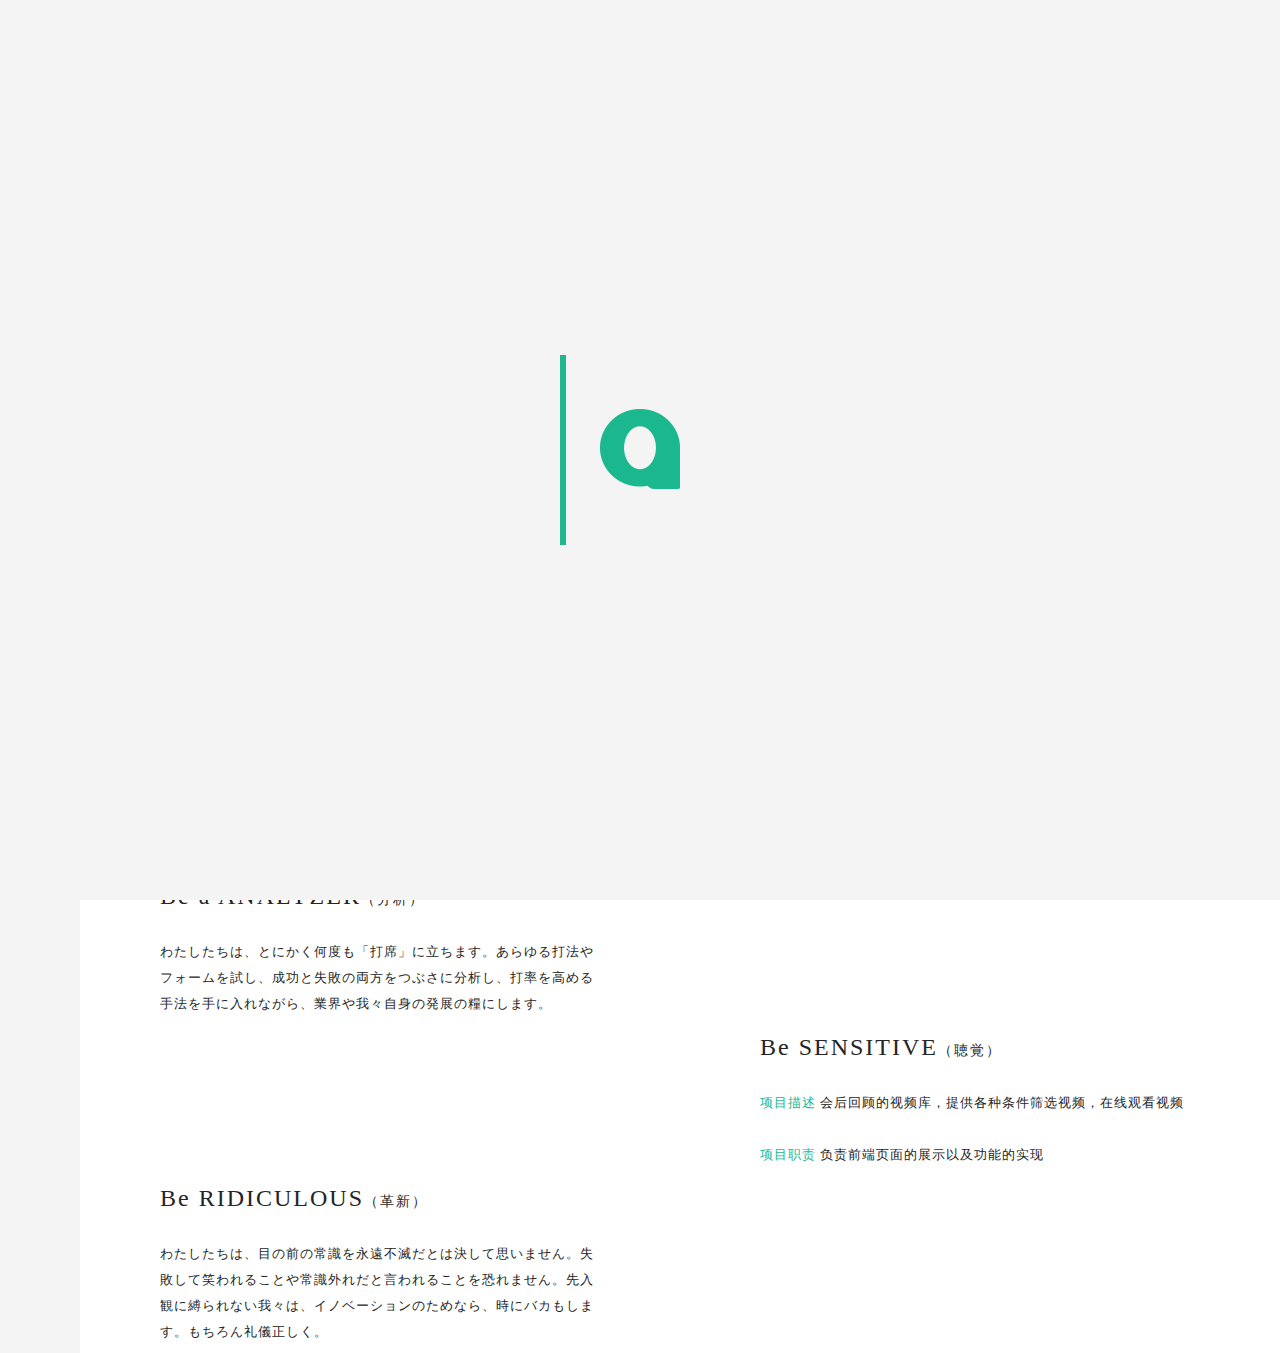
==== experience.html @ 64245abb "init" ====
<!DOCTYPE html>
<html>

	<head>
		<meta charset="UTF-8">
		<title>仇学宁的个人网站</title>
		<link rel="icon" href="img/favicon.ico" />
		<script src="js/jquery-2.1.1.min.js" type="text/javascript"></script>
		<link href="css/common.min.css" rel="stylesheet" />
		<link href="css/reset.min.css" rel="stylesheet" />
		<link href="css/experience.min.css" rel="stylesheet" />

	</head>

	<body>
		<!--loader-->
		<div class="m-loader" id="m-loader">
			<div class="loader_img-outer">
				<p class="loader_img loader_img--first">
					<img src="img/logo_g.png" width="80" height="80" alt="">
				</p>
				<p class="loader_img loader_img--last" style="">
					<img src="img/logo_w.png" width="80" height="80" alt="">
				</p>
			</div>
		</div>
		<!--/loader-->
		<!--g-content-->
		<div class="g-wrap">
			<!--site-content-->
			<div class="site-content">
				<!--sec-->
				<section id="04" class="sec">
					<div class="sec_inner">

						<!--sec_head-->
						<div class="js-lazy sec_head" style="transition-timing-function: cubic-bezier(0.41, 0, 0.18, 1); -webkit-transition-timing-function: cubic-bezier(0.41, 0, 0.18, 1); transition-property: opacity, transform; -webkit-transition-property: opacity, transform; opacity: 1; transform: translateY(0px) scale(1);">
							<p class="sec_ttl">2015~2016年</p>
							<h2 class="sec_subttl">从实习到工作的项目经验</h2>
						</div>
						<!--/sec_head-->

						<!--sec_body-->
						<div class="sec_body">
							<!--<p class="js-lazy philosophy_ttl philosophy_ttl--credo" style="transition-timing-function: cubic-bezier(0.41, 0, 0.18, 1); -webkit-transition-timing-function: cubic-bezier(0.41, 0, 0.18, 1); transition-property: opacity, transform; -webkit-transition-property: opacity, transform; opacity: 1; transform: translateY(0px) scale(1);">
							わたしたちは、こう生きる。
						</p>-->

							<div class="featrue">

								<div id="kv01" class="credo_row">
									<div class="js-lazy credo_img" data-delay="0.00" style="transition-timing-function: cubic-bezier(0.41, 0, 0.18, 1); -webkit-transition-timing-function: cubic-bezier(0.41, 0, 0.18, 1); transition-property: opacity, transform; -webkit-transition-property: opacity, transform; opacity: 1; transform: translateY(0px) scale(1);"><img src="http://unimedia.co.jp/wp_corporate/wp-content/themes/unimedia/assets/images/philosophy/credo01.jpg" alt=""></div>
									<div class="js-lazy credo_caption" data-delay="0.1" style="transition-timing-function: cubic-bezier(0.41, 0, 0.18, 1); -webkit-transition-timing-function: cubic-bezier(0.41, 0, 0.18, 1); transition-property: opacity, transform; -webkit-transition-property: opacity, transform; opacity: 1; transform: translateY(0px) scale(1); transition-delay: 0.1s; -webkit-transition-delay: 0.1s;">

										<h3 class="credo_ttl">视频网站<span>（2016.05）</span></h3>
										<p class="credo_txt">
											<span>项目描述</span>&nbsp;会后回顾的视频库，提供各种条件筛选视频，在线观看视频<br><br>
											<span>项目职责</span>&nbsp;负责前端页面的展示以及功能的实现
										</p>
									</div>
								</div>
								<div id="kv02" class="credo_row">
									<div class="js-lazy credo_caption" data-delay="0.00" style="transition-timing-function: cubic-bezier(0.41, 0, 0.18, 1); -webkit-transition-timing-function: cubic-bezier(0.41, 0, 0.18, 1); transition-property: opacity, transform; -webkit-transition-property: opacity, transform; opacity: 1; transform: translateY(0px) scale(1);">
										<h3 class="credo_ttl">CIT App<span>（2015.12~2016.03）</span></h3>
										<p class="credo_txt">
											<span>项目描述</span>&nbsp;CIT App<br><br>
											<span>项目职责</span>&nbsp; a).项目核心开发人员，采用Android WebView + HTML5 + JavaScript混合开发模式开发学会易APP； b).Android与JavaScript之间互相调用，实现页面UI使用HTML5+CSS3，接口调用、部分功能实现采用Android原生； c).JavaScript + Ajax，实现客户录入信息的校验、友善地用户操作提示； d).以Ajax + JSON调用服务端数据，完成和服务器端的数据交互，根据后台数据和业务逻辑将数据展示到手机端；
										</p>
									</div>
									<div class="js-lazy credo_img" data-delay="0.1" style="transition-timing-function: cubic-bezier(0.41, 0, 0.18, 1); -webkit-transition-timing-function: cubic-bezier(0.41, 0, 0.18, 1); transition-property: opacity, transform; -webkit-transition-property: opacity, transform; opacity: 1; transform: translateY(0px) scale(1); transition-delay: 0.1s; -webkit-transition-delay: 0.1s;"><img src="http://unimedia.co.jp/wp_corporate/wp-content/themes/unimedia/assets/images/philosophy/credo02.jpg" alt=""></div>
								</div>
								<div id="kv03" class="credo_row">
									<div class="js-lazy credo_img" data-delay="0.00" style="transition-timing-function: cubic-bezier(0.41, 0, 0.18, 1); -webkit-transition-timing-function: cubic-bezier(0.41, 0, 0.18, 1); transition-property: opacity, transform; -webkit-transition-property: opacity, transform; opacity: 1; transform: translateY(0px) scale(1);"><img src="http://unimedia.co.jp/wp_corporate/wp-content/themes/unimedia/assets/images/philosophy/credo03.jpg" alt=""></div>
									<div class="js-lazy credo_caption" data-delay="0.1" style="transition-timing-function: cubic-bezier(0.41, 0, 0.18, 1); -webkit-transition-timing-function: cubic-bezier(0.41, 0, 0.18, 1); transition-property: opacity, transform; -webkit-transition-property: opacity, transform; opacity: 1; transform: translateY(0px) scale(1); transition-delay: 0.1s; -webkit-transition-delay: 0.1s;">
										<h3 class="credo_ttl">参会易微网站<span>（2016.04）</span></h3>
										<p class="credo_txt">
											<span>项目描述</span>&nbsp;会后回顾的视频库，提供各种条件筛选视频，在线观看视频<br><br>
											<span>项目职责</span>&nbsp;负责前端页面的展示以及功能的实现
										</p>
									</div>
								</div>
								<div id="kv04" class="credo_row">
									<div class="js-lazy credo_caption" data-delay="0.00" style="transition-timing-function: cubic-bezier(0.41, 0, 0.18, 1); -webkit-transition-timing-function: cubic-bezier(0.41, 0, 0.18, 1); transition-property: opacity, transform; -webkit-transition-property: opacity, transform; opacity: 1; transform: translateY(0px) scale(1);">
										<h3 class="credo_ttl">Be a ANALYZER<span>（分析）</span></h3>
										<p class="credo_txt">わたしたちは、とにかく何度も「打席」に立ちます。あらゆる打法やフォームを試し、成功と失敗の両方をつぶさに分析し、打率を高める手法を手に入れながら、業界や我々自身の発展の糧にします。</p>
									</div>
									<div class="js-lazy credo_img" data-delay="0.1" style="transition-timing-function: cubic-bezier(0.41, 0, 0.18, 1); -webkit-transition-timing-function: cubic-bezier(0.41, 0, 0.18, 1); transition-property: opacity, transform; -webkit-transition-property: opacity, transform; opacity: 1; transform: translateY(0px) scale(1); transition-delay: 0.1s; -webkit-transition-delay: 0.1s;"><img src="http://unimedia.co.jp/wp_corporate/wp-content/themes/unimedia/assets/images/philosophy/credo04.jpg" alt=""></div>
								</div>
								<div id="kv05" class="credo_row">
									<div class="js-lazy credo_img" data-delay="0.00" style="transition-timing-function: cubic-bezier(0.41, 0, 0.18, 1); -webkit-transition-timing-function: cubic-bezier(0.41, 0, 0.18, 1); transition-property: opacity, transform; -webkit-transition-property: opacity, transform; opacity: 1; transform: translateY(0px) scale(1);"><img src="http://unimedia.co.jp/wp_corporate/wp-content/themes/unimedia/assets/images/philosophy/credo05.jpg" alt=""></div>
									<div class="js-lazy credo_caption" data-delay="0.1" style="transition-timing-function: cubic-bezier(0.41, 0, 0.18, 1); -webkit-transition-timing-function: cubic-bezier(0.41, 0, 0.18, 1); transition-property: opacity, transform; -webkit-transition-property: opacity, transform; opacity: 1; transform: translateY(0px) scale(1); transition-delay: 0.1s; -webkit-transition-delay: 0.1s;">
										<h3 class="credo_ttl">Be SENSITIVE<span>（聴覚）</span></h3>
										<p class="credo_txt">
											<span>项目描述</span>&nbsp;会后回顾的视频库，提供各种条件筛选视频，在线观看视频<br><br>
											<span>项目职责</span>&nbsp;负责前端页面的展示以及功能的实现
										</p>
									</div>
								</div>
								<div id="kv06" class="credo_row">
									<div class="js-lazy credo_caption" data-delay="0.00" style="transition-timing-function: cubic-bezier(0.41, 0, 0.18, 1); -webkit-transition-timing-function: cubic-bezier(0.41, 0, 0.18, 1); transition-property: opacity, transform; -webkit-transition-property: opacity, transform; opacity: 1; transform: translateY(0px) scale(1);">
										<h3 class="credo_ttl">Be RIDICULOUS<span>（革新）</span></h3>
										<p class="credo_txt">
											わたしたちは、目の前の常識を永遠不滅だとは決して思いません。失敗して笑われることや常識外れだと言われることを恐れません。先入観に縛られない我々は、イノベーションのためなら、時にバカもします。もちろん礼儀正しく。
										</p>
									</div>
									<div class="js-lazy credo_img" data-delay="0.1" style="transition-timing-function: cubic-bezier(0.41, 0, 0.18, 1); -webkit-transition-timing-function: cubic-bezier(0.41, 0, 0.18, 1); transition-property: opacity, transform; -webkit-transition-property: opacity, transform; opacity: 1; transform: translateY(0px) scale(1); transition-delay: 0.1s; -webkit-transition-delay: 0.1s;"><img src="http://unimedia.co.jp/wp_corporate/wp-content/themes/unimedia/assets/images/philosophy/credo06.jpg" alt=""></div>
								</div>

							</div>

						</div>

						<!--/sec_body-->
					</div>
				</section>
				<!--/sec-->
			</div>
			<!--/site-content-->
			<!--site-header-->
			<header class="site-header" style="">

				<a href="index.html" class="h_logo">
					<span class="h_logo_img"></span>
				</a>

				<div class="h_nav-outer">
					<nav class="h_nav ">
						<a href="#" class="h_link " style="transition-delay: 0ms; -webkit-transition-delay: 0ms;">个人简介</a>
						<a href="experience.html" class="h_link " style="transition-delay: 22ms; -webkit-transition-delay: 22ms;">工作经历</a>
						<a href="javascript:void(0)" class="js-h-link h_link" data-target=".nav--01" style="transition-delay: 44ms; -webkit-transition-delay: 44ms;">专业技能</a>
						<!--<a href="http://unimedia.co.jp/news/" class="h_link " style="transition-delay: 66ms; -webkit-transition-delay: 66ms;">ニュース</a>
				<a href="http://unimedia.co.jp/csr/" class="h_link " style="transition-delay: 88ms; -webkit-transition-delay: 88ms;">CSR活動</a>
				<a href="javascript:void(0)" class="js-h-link h_link " data-target=".nav--recruit" style="transition-delay: 110ms; -webkit-transition-delay: 110ms;">採用情報</a>
				<a href="https://ssl.unimedia.co.jp/contact/inquiry/" class="js-nopjax h_link " style="transition-delay: 132ms; -webkit-transition-delay: 132ms;">お問合せ</a>-->
					</nav>
				</div>

			</header>
			<!--/site-header-->
		</div>
		<!--/g-content-->
		<!--side_contact-->
		<aside class="g-contact show" style="">
			<a href="#contact" class="js-side-contact side_btn side_btn-contact" data-open=".search">
				<div class="i_contact">
					<p>联系我</p>
					<p>contact</p>
				</div>
			</a>
			<div class="contact_info-outer">

			</div>
		</aside>
		<!--/side_contact-->
		<!--side_overlay-->
		<div class="js-side-overlay side_overlay"></div>
		<!--/side_overlay-->
		<script>
			/**
			 * Created by QiuXuening on 2016/5/16.
			 */

			$(function() {
				//loading
				loading('5%');
				loading('20%');
				loading('40%');
				loading('70%');
				loading('100%');
				setTimeout(function() {
					$(".m-kv-caption").addClass("show");
					$(".js-kv-slide").addClass("show");
					$(".site-header").css({
						'opacity': 1,
						'transform': 'matrix(1, 0, 0, 1, 0, 0)'
					})
					$(".g-contact").css({
						'opacity': 1,
						'transform': 'matrix(1, 0, 0, 1, 0, 0)'
					})
				}, 6800);
				var h_height = $(window).height();
				var h_width = $(window).width();
				var top_halfheight = h_height / 2 + "px";
				$(".m-kv,.js-kv-slide").height(h_height);
				$(".m-kv,.js-kv-slide").width(h_width);
				$(".m-kv-caption").css("top", top_halfheight);
				//展开联系我
				$(".js-side-contact").click(function() {
					$(".g-wrap").toggleClass("overlay");
					$(".g-wrap").css("transform-origin","50% 13% 0px");
					$(".g-contact").toggleClass("open");
					$(".js-side-overlay").toggleClass("open");
					$(".g-contact").css({
						'z-index': 2200,
					});
				})
				//关闭遮罩层
				$(".js-side-overlay").click(function() {
					$(".g-wrap").removeClass("overlay");
					$(".g-contact").removeClass("open");
					$(".js-side-overlay").removeClass("open");
					setTimeout(function() {
						$(".g-contact").css({
							'z-index': 2100,
						});
					}, 1000);
				})
				//resize
				$(window).resize(function () {
					init();
				})
			})
			function loading(percent) {
				$('.loader_img--last').animate({
					width: percent
				}, 1000, function() {
					if (percent == '100%') {
						setTimeout(function() {
							$('.loader_img--last').animate({
								opacity: "0"
							}, 100);
							$("#m-loader").addClass("hide");
							$('.loader_img--last').css("width", "0");
						}, 1000);
					}
				})
			}
			function init() {
				var h_height = $(window).height();
				var h_width = $(window).width();
				var top_halfheight = h_height / 2 + "px";
				$(".m-kv,.js-kv-slide").height(h_height);
				$(".m-kv,.js-kv-slide").width(h_width);
				$(".m-kv-caption").css("top", top_halfheight);
			}
		</script>
	</body>

</html>
---- css/common.min.css ----
.loader,.m-loader,.side_overlay{min-width:100%;min-height:100%}.loader,.loader_img--last,.nav_btn_border,.search,.side_overlay,.side_page-nav{-webkit-backface-visibility:hidden}.active .h_logo_ttl02,.active .h_nav-outer,.hide,.loader.hide,.side_overlay,.sns-expand{visibility:hidden}.side_btn-contact,a{text-decoration:none}.m-loader{z-index:9999;width:100%;height:100%;position:fixed;top:0;left:0;background-color:#f4f4f4}.m-loader .loader_img-outer .loader_img{overflow:hidden}.m-loader .loader_img-outer .loader_img img{position:relative;top:54px;left:40px;-webkit-transition:opacity .15s cubic-bezier(.5,0,1,.6);transition:opacity .15s cubic-bezier(.5,0,1,.6)}.m-loader .loader_img-outer .loader_img--first{position:absolute;left:0;width:160px;height:190px}.m-loader .loader_img-outer .loader_img--last{position:absolute;left:0;width:0;height:190px;background-color:#21b78e}.loader_img-outer{background:#f4f4f4;position:absolute;top:0;left:0;bottom:0;right:0;width:160px;height:190px;margin:auto;text-align:left;opacity:1}.hide .loader_img-outer{height:1px;width:80%;opacity:0;-webkit-transition:height .33s cubic-bezier(.5,0,1,.6),width .26s cubic-bezier(.755,0,.8,1) .4s,opacity .3s ease .56s;transition:height .33s cubic-bezier(.5,0,1,.6),width .26s cubic-bezier(.755,0,.8,1) .4s,opacity .3s ease .56s}.hide .loader_img-outer .loader_img img{opacity:0}.hide .loader_img-outer .loader_img--last{width:0}.m-loader.hide{opacity:0;-webkit-transition:.3s cubic-bezier(.9,.1,0,1) .66s;transition:.3s cubic-bezier(.9,.1,0,1) .66s}.site-header{z-index:2100;position:fixed;width:100%;top:0;left:0;height:0}.h_logo{z-index:30;position:absolute;top:0;left:0;display:block;width:160px;height:190px;line-height:1;text-align:left;-webkit-transition:height .22s cubic-bezier(.77,0,.175,1) 0s,width .14s cubic-bezier(.77,0,.175,1) .18s;transition:height .22s cubic-bezier(.77,0,.175,1) 0s,width .14s cubic-bezier(.77,0,.175,1) .18s}.h_logo,.hide .loader_img-outer,.loader_img--last{background-color:#21b78e;color:#fff}.h_logo_img{left:50%;top:54px;margin-left:-25px;width:50px;height:58px;background:url(../img/logo_w.png) 50% no-repeat;background-size:contain;-webkit-transition:.16s cubic-bezier(.785,.135,.15,.86) .12s;transition:.16s cubic-bezier(.785,.135,.15,.86) .12s}.h_logo_ttl{font-size:14px;left:50%;margin-left:-44px;bottom:54px;width:90px;height:10px;-webkit-transition:.4s ease .5s;transition:.4s ease .5s}.h_nav{background-color:transparent;display:block;padding-right:60px;width:100%;text-align:right;height:80px;line-height:80px;-webkit-transform-origin:100%;-ms-transform-origin:100%;transform-origin:100%}.h_link,.side_btn{display:inline-block}.h_link{position:relative;margin:0 13px;color:#252525;font-size:13px;-webkit-transition:-webkit-transform .4s cubic-bezier(.77,0,.175,1),opacity .4s cubic-bezier(.77,0,.175,1);-webkit-transition:opacity .4s cubic-bezier(.77,0,.175,1),-webkit-transform .4s cubic-bezier(.77,0,.175,1);transition:opacity .4s cubic-bezier(.77,0,.175,1),-webkit-transform .4s cubic-bezier(.77,0,.175,1);transition:transform .4s cubic-bezier(.77,0,.175,1),opacity .4s cubic-bezier(.77,0,.175,1);transition:transform .4s cubic-bezier(.77,0,.175,1),opacity .4s cubic-bezier(.77,0,.175,1),-webkit-transform .4s cubic-bezier(.77,0,.175,1)}.h_link:before{-webkit-transform-origin:0;-ms-transform-origin:0;transform-origin:0;backface-visibility:hidden;-webkit-transform:scaleX(0);-ms-transform:scaleX(0);transform:scaleX(0);filter:alpha(opacity=000);-webkit-transition:-webkit-transform .9s cubic-bezier(.075,.82,.165,1);transition:-webkit-transform .9s cubic-bezier(.075,.82,.165,1);transition:transform .9s cubic-bezier(.075,.82,.165,1);transition:transform .9s cubic-bezier(.075,.82,.165,1),-webkit-transform .9s cubic-bezier(.075,.82,.165,1)}.h_link:after{-webkit-transform-origin:100%;-ms-transform-origin:100%;transform-origin:100%;backface-visibility:hidden;-webkit-transform:scaleX(0);-ms-transform:scaleX(0);transform:scaleX(0);-webkit-transition:-webkit-transform .5s cubic-bezier(.075,.82,.165,1);transition:-webkit-transform .5s cubic-bezier(.075,.82,.165,1);transition:transform .5s cubic-bezier(.075,.82,.165,1);transition:transform .5s cubic-bezier(.075,.82,.165,1),-webkit-transform .5s cubic-bezier(.075,.82,.165,1)}.g-contact,.h_link:after,.h_link:before{-webkit-backface-visibility:hidden;left:0}.h_link:after,.h_link:before{content:'';width:100%;height:1px;bottom:50%;margin-bottom:-1.4em;background-color:#252525;position:absolute}.g-contact,.side_btn{width:80px;height:80px}.h_link.active:after,.h_link:hover:after{-webkit-transform:scaleX(1);-ms-transform:scaleX(1);transform:scaleX(1);filter:alpha(opacity=100)}.h_nav.white .h_link{color:#fff}.h_nav.white .h_link:after{background-color:#fff}.h_logo_img,.h_logo_ttl,.h_logo_ttl02{position:absolute;display:inline-block}.g-contact{z-index:2100;position:fixed;bottom:0;backface-visibility:hidden;-webkit-transform:translateZ(0);-webkit-transition:height .16s cubic-bezier(.67,.01,.18,.99) .24s,width .24s cubic-bezier(.67,.01,.18,.99);transition:height .16s cubic-bezier(.67,.01,.18,.99) .24s,width .24s cubic-bezier(.67,.01,.18,.99)}.side_btn{z-index:100;position:relative}.side_btn-contact{font-family:"微软雅黑";background-color:#21b78e;position:absolute;top:0;left:0;height:100%;-webkit-transition:.2s ease;transition:.2s ease}.side_btn-contact .i_contact{color:#fff;font-size:14px;line-height:18px;text-align:center;height:36px;position:relative;top:50%;margin-top:-18px}.i_contact{-webkit-transition:.2s ease;transition:.2s ease}.open.g-contact{width:100%;height:160px;-webkit-transition:height .18s cubic-bezier(.67,.01,.18,.99),width .22s cubic-bezier(.67,.01,.18,.99) .14s;transition:height .18s cubic-bezier(.67,.01,.18,.99),width .22s cubic-bezier(.67,.01,.18,.99) .14s}.contact_info-outer{background-color:#F4F4F4;padding-left:80px;vertical-align:bottom;width:100%;height:100%}.open .contact_info-outer{display:block;width:100%}.overlay.g-wrap{-webkit-transform:scale(.9) translateZ(0);transform:scale(.9) translateZ(0)}.open.side_overlay{visibility:visible;display:block;opacity:1;filter:alpha(opacity=100)}.side_overlay{z-index:2100;position:fixed;top:0;left:0;width:100%;height:100%;background:rgba(0,0,0,.8);cursor:url(../img/cursor_close.png),auto;opacity:0;filter:alpha(opacity=0);-webkit-transform:translateZ(0);transform:translateZ(0);-webkit-backface-visibility:hidden;backface-visibility:hidden;-webkit-transition:.6s ease;transition:.6s ease}
---- css/experience.min.css ----
.sec_subttl,.sec_ttl{line-height:1.2;font-size:20px}body{overflow:auto}.g-wrap{overflow:hidden;-webkit-transform-origin:50% 50% 0;-ms-transform-origin:50% 50% 0;transform-origin:50% 50% 0;-webkit-transition:-webkit-transform .5s cubic-bezier(.67,.01,.18,.99) 0s;transition:-webkit-transform .5s cubic-bezier(.67,.01,.18,.99) 0s;transition:transform .5s cubic-bezier(.67,.01,.18,.99) 0s;transition:transform .5s cubic-bezier(.67,.01,.18,.99) 0s,-webkit-transform .5s cubic-bezier(.67,.01,.18,.99) 0s}.site-content{margin:0 auto;padding-left:80px;background:#F4F4F4}.sec{clear:both;text-align:center;background-color:#fff}.sec_inner{padding-top:120px}.sec_head{margin-bottom:92px}.sec_ttl{margin-bottom:32px}.sec_subttl{letter-spacing:2px}.philosophy_ttl--credo{padding-bottom:100px}.philosophy_ttl{padding-bottom:20px;line-height:1.92;font-size:40px}.credo_row{display:table-row}.credo_img{width:50%;display:table-cell;vertical-align:top;font-size:0}.credo_img img{width:100%;height:auto}.js-lazy{opacity:0;-webkit-transform:translateY(50px) scale(.94);-ms-transform:translateY(50px) scale(.94);transform:translateY(50px) scale(.94);-webkit-transition-timing-function:cubic-bezier(.41,0,.18,1);transition-timing-function:cubic-bezier(.41,0,.18,1);-webkit-transition-property:opacity,-webkit-transform;transition-property:opacity,-webkit-transform;transition-property:opacity,transform;transition-property:opacity,transform,-webkit-transform;-webkit-transition-duration:.8s;transition-duration:.8s}.credo_caption{padding:8px 80px;width:50%;display:table-cell;vertical-align:middle;text-align:left}.credo_ttl{margin-bottom:28px;font-size:24px;line-height:1.2;letter-spacing:2px}.credo_ttl span{font-size:14px}.credo_txt{line-height:2;font-size:13px}.credo_txt span{color:#21b78e}.h_logo{width:80px;height:80px}.h_logo .h_logo_img{top:25px;margin-left:-15px;width:30px;height:30px}.g-contact,.side_btn{width:80px;height:80px}.g-contact{z-index:2100;position:fixed;left:0;bottom:0;-webkit-backface-visibility:hidden;backface-visibility:hidden;-webkit-transform:translateZ(0);-webkit-transition:height .16s cubic-bezier(.67,.01,.18,.99) .24s,width .24s cubic-bezier(.67,.01,.18,.99);transition:height .16s cubic-bezier(.67,.01,.18,.99) .24s,width .24s cubic-bezier(.67,.01,.18,.99)}.side_btn{z-index:100;position:relative;display:inline-block}.side_btn-contact{font-family:"微软雅黑";text-decoration:none;background-color:#21b78e;position:absolute;top:0;left:0;height:100%;-webkit-transition:.2s ease;transition:.2s ease}.side_btn-contact .i_contact{color:#fff;font-size:14px;line-height:18px;text-align:center;height:36px;position:relative;top:50%;margin-top:-18px}.i_contact{-webkit-transition:.2s ease;transition:.2s ease}.open.g-contact{width:100%;height:160px;-webkit-transition:height .18s cubic-bezier(.67,.01,.18,.99),width .22s cubic-bezier(.67,.01,.18,.99) .14s;transition:height .18s cubic-bezier(.67,.01,.18,.99),width .22s cubic-bezier(.67,.01,.18,.99) .14s}.contact_info-outer{background-color:#F4F4F4;padding-left:80px;vertical-align:bottom;width:100%;height:100%}.open .contact_info-outer{display:block;width:100%}.overlay.g-wrap{-webkit-transform:scale(.9) translateZ(0);transform:scale(.9) translateZ(0)}.open.side_overlay{visibility:visible;display:block;opacity:1;filter:alpha(opacity=100)}.side_overlay{z-index:2100;position:fixed;top:0;left:0;width:100%;height:100%;background:rgba(0,0,0,.8);cursor:url(../img/cursor_close.png),auto;opacity:0;filter:alpha(opacity=0);-webkit-transform:translateZ(0);transform:translateZ(0);-webkit-backface-visibility:hidden;backface-visibility:hidden;-webkit-transition:.6s ease;transition:.6s ease}
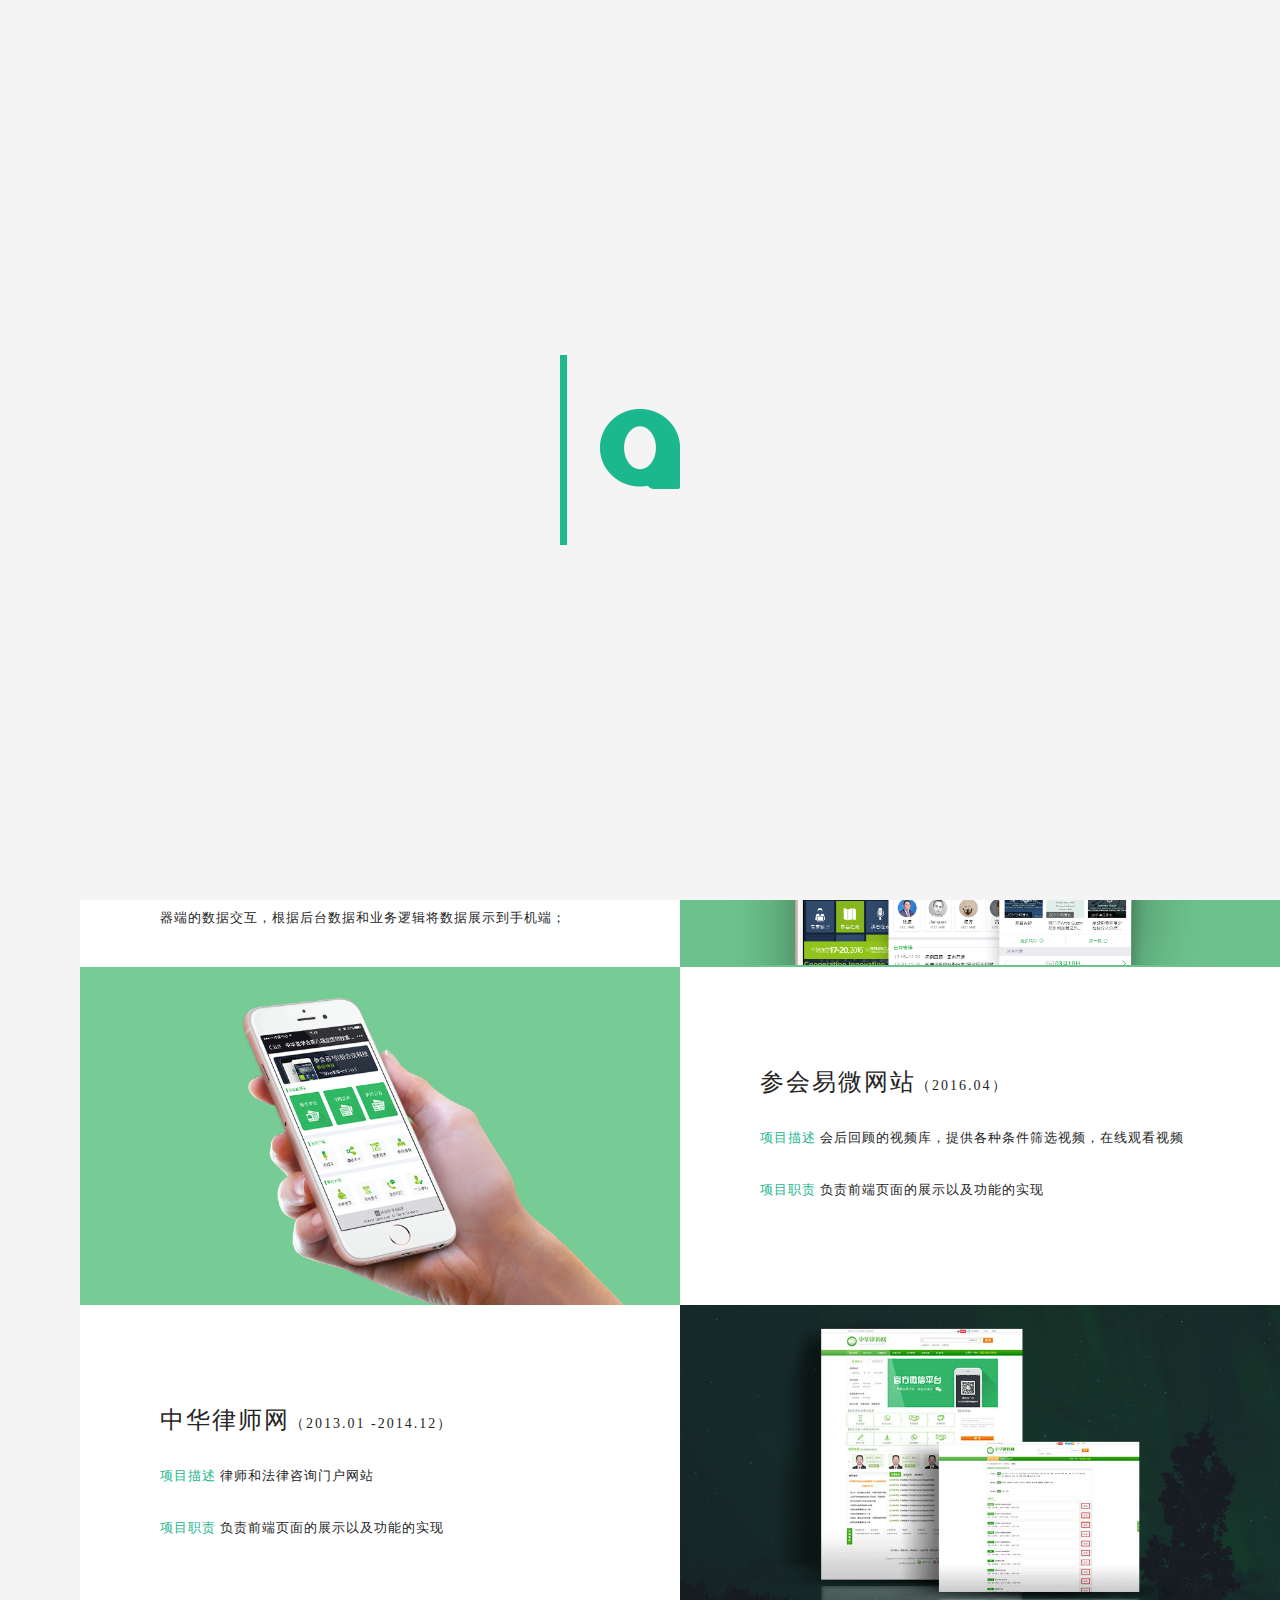
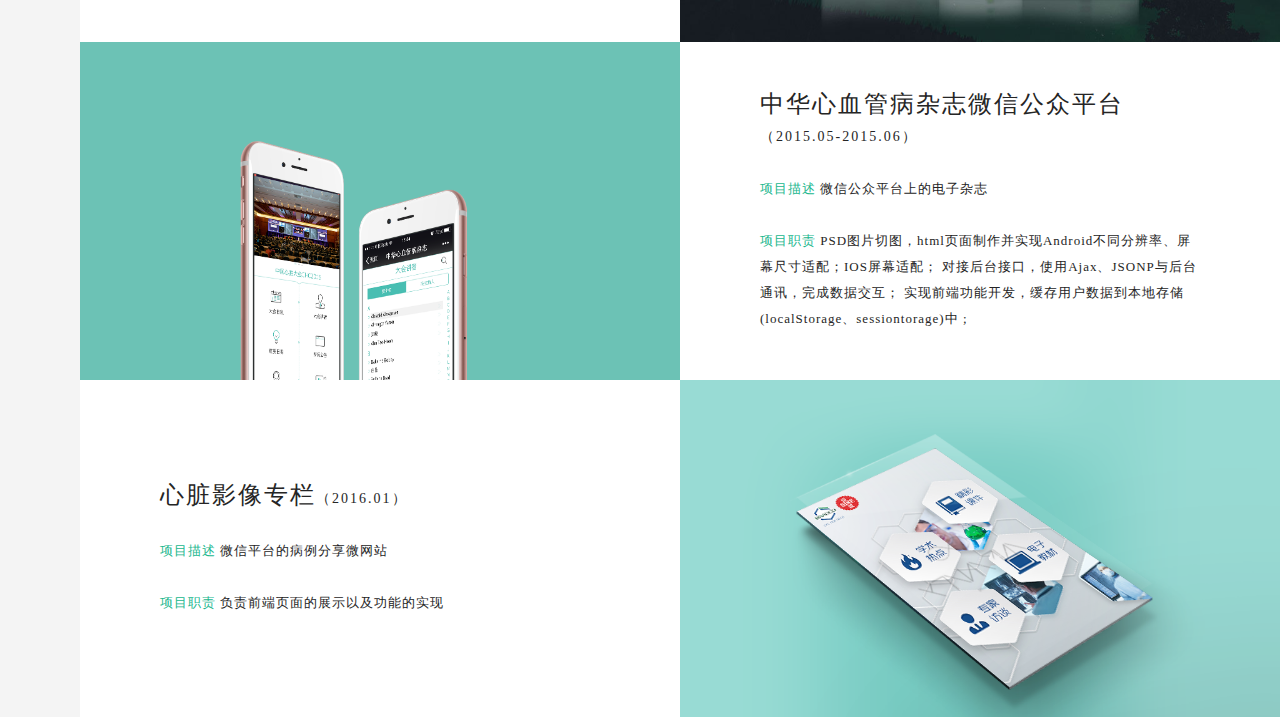
==== commit 646ea472: "init" ====
--- a/experience.html
+++ b/experience.html
@@ -1,240 +1 @@
-<!DOCTYPE html>
-<html>
-
-	<head>
-		<meta charset="UTF-8">
-		<title>仇学宁的个人网站</title>
-		<link rel="icon" href="img/favicon.ico" />
-		<script src="js/jquery-2.1.1.min.js" type="text/javascript"></script>
-		<link href="css/common.min.css" rel="stylesheet" />
-		<link href="css/reset.min.css" rel="stylesheet" />
-		<link href="css/experience.min.css" rel="stylesheet" />
-
-	</head>
-
-	<body>
-		<!--loader-->
-		<div class="m-loader" id="m-loader">
-			<div class="loader_img-outer">
-				<p class="loader_img loader_img--first">
-					<img src="img/logo_g.png" width="80" height="80" alt="">
-				</p>
-				<p class="loader_img loader_img--last" style="">
-					<img src="img/logo_w.png" width="80" height="80" alt="">
-				</p>
-			</div>
-		</div>
-		<!--/loader-->
-		<!--g-content-->
-		<div class="g-wrap">
-			<!--site-content-->
-			<div class="site-content">
-				<!--sec-->
-				<section id="04" class="sec">
-					<div class="sec_inner">
-
-						<!--sec_head-->
-						<div class="js-lazy sec_head" style="transition-timing-function: cubic-bezier(0.41, 0, 0.18, 1); -webkit-transition-timing-function: cubic-bezier(0.41, 0, 0.18, 1); transition-property: opacity, transform; -webkit-transition-property: opacity, transform; opacity: 1; transform: translateY(0px) scale(1);">
-							<p class="sec_ttl">2015~2016年</p>
-							<h2 class="sec_subttl">从实习到工作的项目经验</h2>
-						</div>
-						<!--/sec_head-->
-
-						<!--sec_body-->
-						<div class="sec_body">
-							<!--<p class="js-lazy philosophy_ttl philosophy_ttl--credo" style="transition-timing-function: cubic-bezier(0.41, 0, 0.18, 1); -webkit-transition-timing-function: cubic-bezier(0.41, 0, 0.18, 1); transition-property: opacity, transform; -webkit-transition-property: opacity, transform; opacity: 1; transform: translateY(0px) scale(1);">
-							わたしたちは、こう生きる。
-						</p>-->
-
-							<div class="featrue">
-
-								<div id="kv01" class="credo_row">
-									<div class="js-lazy credo_img" data-delay="0.00" style="transition-timing-function: cubic-bezier(0.41, 0, 0.18, 1); -webkit-transition-timing-function: cubic-bezier(0.41, 0, 0.18, 1); transition-property: opacity, transform; -webkit-transition-property: opacity, transform; opacity: 1; transform: translateY(0px) scale(1);"><img src="http://unimedia.co.jp/wp_corporate/wp-content/themes/unimedia/assets/images/philosophy/credo01.jpg" alt=""></div>
-									<div class="js-lazy credo_caption" data-delay="0.1" style="transition-timing-function: cubic-bezier(0.41, 0, 0.18, 1); -webkit-transition-timing-function: cubic-bezier(0.41, 0, 0.18, 1); transition-property: opacity, transform; -webkit-transition-property: opacity, transform; opacity: 1; transform: translateY(0px) scale(1); transition-delay: 0.1s; -webkit-transition-delay: 0.1s;">
-
-										<h3 class="credo_ttl">视频网站<span>（2016.05）</span></h3>
-										<p class="credo_txt">
-											<span>项目描述</span>&nbsp;会后回顾的视频库，提供各种条件筛选视频，在线观看视频<br><br>
-											<span>项目职责</span>&nbsp;负责前端页面的展示以及功能的实现
-										</p>
-									</div>
-								</div>
-								<div id="kv02" class="credo_row">
-									<div class="js-lazy credo_caption" data-delay="0.00" style="transition-timing-function: cubic-bezier(0.41, 0, 0.18, 1); -webkit-transition-timing-function: cubic-bezier(0.41, 0, 0.18, 1); transition-property: opacity, transform; -webkit-transition-property: opacity, transform; opacity: 1; transform: translateY(0px) scale(1);">
-										<h3 class="credo_ttl">CIT App<span>（2015.12~2016.03）</span></h3>
-										<p class="credo_txt">
-											<span>项目描述</span>&nbsp;CIT App<br><br>
-											<span>项目职责</span>&nbsp; a).项目核心开发人员，采用Android WebView + HTML5 + JavaScript混合开发模式开发学会易APP； b).Android与JavaScript之间互相调用，实现页面UI使用HTML5+CSS3，接口调用、部分功能实现采用Android原生； c).JavaScript + Ajax，实现客户录入信息的校验、友善地用户操作提示； d).以Ajax + JSON调用服务端数据，完成和服务器端的数据交互，根据后台数据和业务逻辑将数据展示到手机端；
-										</p>
-									</div>
-									<div class="js-lazy credo_img" data-delay="0.1" style="transition-timing-function: cubic-bezier(0.41, 0, 0.18, 1); -webkit-transition-timing-function: cubic-bezier(0.41, 0, 0.18, 1); transition-property: opacity, transform; -webkit-transition-property: opacity, transform; opacity: 1; transform: translateY(0px) scale(1); transition-delay: 0.1s; -webkit-transition-delay: 0.1s;"><img src="http://unimedia.co.jp/wp_corporate/wp-content/themes/unimedia/assets/images/philosophy/credo02.jpg" alt=""></div>
-								</div>
-								<div id="kv03" class="credo_row">
-									<div class="js-lazy credo_img" data-delay="0.00" style="transition-timing-function: cubic-bezier(0.41, 0, 0.18, 1); -webkit-transition-timing-function: cubic-bezier(0.41, 0, 0.18, 1); transition-property: opacity, transform; -webkit-transition-property: opacity, transform; opacity: 1; transform: translateY(0px) scale(1);"><img src="http://unimedia.co.jp/wp_corporate/wp-content/themes/unimedia/assets/images/philosophy/credo03.jpg" alt=""></div>
-									<div class="js-lazy credo_caption" data-delay="0.1" style="transition-timing-function: cubic-bezier(0.41, 0, 0.18, 1); -webkit-transition-timing-function: cubic-bezier(0.41, 0, 0.18, 1); transition-property: opacity, transform; -webkit-transition-property: opacity, transform; opacity: 1; transform: translateY(0px) scale(1); transition-delay: 0.1s; -webkit-transition-delay: 0.1s;">
-										<h3 class="credo_ttl">参会易微网站<span>（2016.04）</span></h3>
-										<p class="credo_txt">
-											<span>项目描述</span>&nbsp;会后回顾的视频库，提供各种条件筛选视频，在线观看视频<br><br>
-											<span>项目职责</span>&nbsp;负责前端页面的展示以及功能的实现
-										</p>
-									</div>
-								</div>
-								<div id="kv04" class="credo_row">
-									<div class="js-lazy credo_caption" data-delay="0.00" style="transition-timing-function: cubic-bezier(0.41, 0, 0.18, 1); -webkit-transition-timing-function: cubic-bezier(0.41, 0, 0.18, 1); transition-property: opacity, transform; -webkit-transition-property: opacity, transform; opacity: 1; transform: translateY(0px) scale(1);">
-										<h3 class="credo_ttl">Be a ANALYZER<span>（分析）</span></h3>
-										<p class="credo_txt">わたしたちは、とにかく何度も「打席」に立ちます。あらゆる打法やフォームを試し、成功と失敗の両方をつぶさに分析し、打率を高める手法を手に入れながら、業界や我々自身の発展の糧にします。</p>
-									</div>
-									<div class="js-lazy credo_img" data-delay="0.1" style="transition-timing-function: cubic-bezier(0.41, 0, 0.18, 1); -webkit-transition-timing-function: cubic-bezier(0.41, 0, 0.18, 1); transition-property: opacity, transform; -webkit-transition-property: opacity, transform; opacity: 1; transform: translateY(0px) scale(1); transition-delay: 0.1s; -webkit-transition-delay: 0.1s;"><img src="http://unimedia.co.jp/wp_corporate/wp-content/themes/unimedia/assets/images/philosophy/credo04.jpg" alt=""></div>
-								</div>
-								<div id="kv05" class="credo_row">
-									<div class="js-lazy credo_img" data-delay="0.00" style="transition-timing-function: cubic-bezier(0.41, 0, 0.18, 1); -webkit-transition-timing-function: cubic-bezier(0.41, 0, 0.18, 1); transition-property: opacity, transform; -webkit-transition-property: opacity, transform; opacity: 1; transform: translateY(0px) scale(1);"><img src="http://unimedia.co.jp/wp_corporate/wp-content/themes/unimedia/assets/images/philosophy/credo05.jpg" alt=""></div>
-									<div class="js-lazy credo_caption" data-delay="0.1" style="transition-timing-function: cubic-bezier(0.41, 0, 0.18, 1); -webkit-transition-timing-function: cubic-bezier(0.41, 0, 0.18, 1); transition-property: opacity, transform; -webkit-transition-property: opacity, transform; opacity: 1; transform: translateY(0px) scale(1); transition-delay: 0.1s; -webkit-transition-delay: 0.1s;">
-										<h3 class="credo_ttl">Be SENSITIVE<span>（聴覚）</span></h3>
-										<p class="credo_txt">
-											<span>项目描述</span>&nbsp;会后回顾的视频库，提供各种条件筛选视频，在线观看视频<br><br>
-											<span>项目职责</span>&nbsp;负责前端页面的展示以及功能的实现
-										</p>
-									</div>
-								</div>
-								<div id="kv06" class="credo_row">
-									<div class="js-lazy credo_caption" data-delay="0.00" style="transition-timing-function: cubic-bezier(0.41, 0, 0.18, 1); -webkit-transition-timing-function: cubic-bezier(0.41, 0, 0.18, 1); transition-property: opacity, transform; -webkit-transition-property: opacity, transform; opacity: 1; transform: translateY(0px) scale(1);">
-										<h3 class="credo_ttl">Be RIDICULOUS<span>（革新）</span></h3>
-										<p class="credo_txt">
-											わたしたちは、目の前の常識を永遠不滅だとは決して思いません。失敗して笑われることや常識外れだと言われることを恐れません。先入観に縛られない我々は、イノベーションのためなら、時にバカもします。もちろん礼儀正しく。
-										</p>
-									</div>
-									<div class="js-lazy credo_img" data-delay="0.1" style="transition-timing-function: cubic-bezier(0.41, 0, 0.18, 1); -webkit-transition-timing-function: cubic-bezier(0.41, 0, 0.18, 1); transition-property: opacity, transform; -webkit-transition-property: opacity, transform; opacity: 1; transform: translateY(0px) scale(1); transition-delay: 0.1s; -webkit-transition-delay: 0.1s;"><img src="http://unimedia.co.jp/wp_corporate/wp-content/themes/unimedia/assets/images/philosophy/credo06.jpg" alt=""></div>
-								</div>
-
-							</div>
-
-						</div>
-
-						<!--/sec_body-->
-					</div>
-				</section>
-				<!--/sec-->
-			</div>
-			<!--/site-content-->
-			<!--site-header-->
-			<header class="site-header" style="">
-
-				<a href="index.html" class="h_logo">
-					<span class="h_logo_img"></span>
-				</a>
-
-				<div class="h_nav-outer">
-					<nav class="h_nav ">
-						<a href="#" class="h_link " style="transition-delay: 0ms; -webkit-transition-delay: 0ms;">个人简介</a>
-						<a href="experience.html" class="h_link " style="transition-delay: 22ms; -webkit-transition-delay: 22ms;">工作经历</a>
-						<a href="javascript:void(0)" class="js-h-link h_link" data-target=".nav--01" style="transition-delay: 44ms; -webkit-transition-delay: 44ms;">专业技能</a>
-						<!--<a href="http://unimedia.co.jp/news/" class="h_link " style="transition-delay: 66ms; -webkit-transition-delay: 66ms;">ニュース</a>
-				<a href="http://unimedia.co.jp/csr/" class="h_link " style="transition-delay: 88ms; -webkit-transition-delay: 88ms;">CSR活動</a>
-				<a href="javascript:void(0)" class="js-h-link h_link " data-target=".nav--recruit" style="transition-delay: 110ms; -webkit-transition-delay: 110ms;">採用情報</a>
-				<a href="https://ssl.unimedia.co.jp/contact/inquiry/" class="js-nopjax h_link " style="transition-delay: 132ms; -webkit-transition-delay: 132ms;">お問合せ</a>-->
-					</nav>
-				</div>
-
-			</header>
-			<!--/site-header-->
-		</div>
-		<!--/g-content-->
-		<!--side_contact-->
-		<aside class="g-contact show" style="">
-			<a href="#contact" class="js-side-contact side_btn side_btn-contact" data-open=".search">
-				<div class="i_contact">
-					<p>联系我</p>
-					<p>contact</p>
-				</div>
-			</a>
-			<div class="contact_info-outer">
-
-			</div>
-		</aside>
-		<!--/side_contact-->
-		<!--side_overlay-->
-		<div class="js-side-overlay side_overlay"></div>
-		<!--/side_overlay-->
-		<script>
-			/**
-			 * Created by QiuXuening on 2016/5/16.
-			 */
-
-			$(function() {
-				//loading
-				loading('5%');
-				loading('20%');
-				loading('40%');
-				loading('70%');
-				loading('100%');
-				setTimeout(function() {
-					$(".m-kv-caption").addClass("show");
-					$(".js-kv-slide").addClass("show");
-					$(".site-header").css({
-						'opacity': 1,
-						'transform': 'matrix(1, 0, 0, 1, 0, 0)'
-					})
-					$(".g-contact").css({
-						'opacity': 1,
-						'transform': 'matrix(1, 0, 0, 1, 0, 0)'
-					})
-				}, 6800);
-				var h_height = $(window).height();
-				var h_width = $(window).width();
-				var top_halfheight = h_height / 2 + "px";
-				$(".m-kv,.js-kv-slide").height(h_height);
-				$(".m-kv,.js-kv-slide").width(h_width);
-				$(".m-kv-caption").css("top", top_halfheight);
-				//展开联系我
-				$(".js-side-contact").click(function() {
-					$(".g-wrap").toggleClass("overlay");
-					$(".g-wrap").css("transform-origin","50% 13% 0px");
-					$(".g-contact").toggleClass("open");
-					$(".js-side-overlay").toggleClass("open");
-					$(".g-contact").css({
-						'z-index': 2200,
-					});
-				})
-				//关闭遮罩层
-				$(".js-side-overlay").click(function() {
-					$(".g-wrap").removeClass("overlay");
-					$(".g-contact").removeClass("open");
-					$(".js-side-overlay").removeClass("open");
-					setTimeout(function() {
-						$(".g-contact").css({
-							'z-index': 2100,
-						});
-					}, 1000);
-				})
-				//resize
-				$(window).resize(function () {
-					init();
-				})
-			})
-			function loading(percent) {
-				$('.loader_img--last').animate({
-					width: percent
-				}, 1000, function() {
-					if (percent == '100%') {
-						setTimeout(function() {
-							$('.loader_img--last').animate({
-								opacity: "0"
-							}, 100);
-							$("#m-loader").addClass("hide");
-							$('.loader_img--last').css("width", "0");
-						}, 1000);
-					}
-				})
-			}
-			function init() {
-				var h_height = $(window).height();
-				var h_width = $(window).width();
-				var top_halfheight = h_height / 2 + "px";
-				$(".m-kv,.js-kv-slide").height(h_height);
-				$(".m-kv,.js-kv-slide").width(h_width);
-				$(".m-kv-caption").css("top", top_halfheight);
-			}
-		</script>
-	</body>
-
-</html>+<!DOCTYPE html><html><head><meta charset="UTF-8"><title>仇学宁的个人网站</title><link rel="icon" href="img/favicon.ico"><script src="js/jquery-2.1.1.min.js" type="text/javascript"></script><script src="js/experience.min.js" type="text/javascript"></script><link href="css/common.min.css" rel="stylesheet"><link href="css/reset.min.css" rel="stylesheet"><link href="css/experience.min.css" rel="stylesheet"></head><body><div class="m-loader" id="m-loader"><div class="loader_img-outer"><p class="loader_img loader_img--first"><img src="img/logo_g.png" width="80" height="80" alt=""></p><p class="loader_img loader_img--last" style=""><img src="img/logo_w.png" width="80" height="80" alt=""></p></div></div><div class="g-wrap"><div class="site-content"><section id="04" class="sec"><div class="sec_inner"><div class="js-lazy sec_head" style="transition-timing-function: cubic-bezier(0.41, 0, 0.18, 1); -webkit-transition-timing-function: cubic-bezier(0.41, 0, 0.18, 1); transition-property: opacity, transform; -webkit-transition-property: opacity, transform; opacity: 1; transform: translateY(0px) scale(1)"><p class="sec_ttl">2015~2016年</p><h2 class="sec_subttl">从实习到工作的部分项目经验</h2></div><div class="sec_body"><div class="featrue"><div id="kv01" class="credo_row"><div class="js-lazy credo_img" data-delay="0.00" style="transition-timing-function: cubic-bezier(0.41, 0, 0.18, 1); -webkit-transition-timing-function: cubic-bezier(0.41, 0, 0.18, 1); transition-property: opacity, transform; -webkit-transition-property: opacity, transform; opacity: 1; transform: translateY(0px) scale(1)"><img src="img/credo01.jpg" alt=""></div><div class="js-lazy credo_caption" data-delay="0.1" style="transition-timing-function: cubic-bezier(0.41, 0, 0.18, 1); -webkit-transition-timing-function: cubic-bezier(0.41, 0, 0.18, 1); transition-property: opacity, transform; -webkit-transition-property: opacity, transform; opacity: 1; transform: translateY(0px) scale(1); transition-delay: 0.1s; -webkit-transition-delay: 0.1s"><h3 class="credo_ttl">视频网站<span>（2016.05）</span></h3><p class="credo_txt"><span>项目描述</span>&nbsp;会后回顾的视频库，提供各种条件筛选视频，在线观看视频<br><br><span>项目职责</span>&nbsp;负责前端页面的展示以及功能的实现</p></div></div><div id="kv02" class="credo_row"><div class="js-lazy credo_caption" data-delay="0.00" style="transition-timing-function: cubic-bezier(0.41, 0, 0.18, 1); -webkit-transition-timing-function: cubic-bezier(0.41, 0, 0.18, 1); transition-property: opacity, transform; -webkit-transition-property: opacity, transform; opacity: 1; transform: translateY(0px) scale(1)"><h3 class="credo_ttl">CIT App<span>（2015.12~2016.03）</span></h3><p class="credo_txt"><span>项目描述</span>&nbsp;CIT App<br><br><span>项目职责</span>&nbsp; a).项目核心开发人员，采用Android WebView + HTML5 + JavaScript混合开发模式开发学会易APP； b).Android与JavaScript之间互相调用，实现页面UI使用HTML5+CSS3，接口调用、部分功能实现采用Android原生； c).JavaScript + Ajax，实现客户录入信息的校验、友善地用户操作提示； d).以Ajax + JSON调用服务端数据，完成和服务器端的数据交互，根据后台数据和业务逻辑将数据展示到手机端；</p></div><div class="js-lazy credo_img" data-delay="0.1" style="transition-timing-function: cubic-bezier(0.41, 0, 0.18, 1); -webkit-transition-timing-function: cubic-bezier(0.41, 0, 0.18, 1); transition-property: opacity, transform; -webkit-transition-property: opacity, transform; opacity: 1; transform: translateY(0px) scale(1); transition-delay: 0.1s; -webkit-transition-delay: 0.1s"><img src="img/kv02.png" alt=""></div></div><div id="kv03" class="credo_row"><div class="js-lazy credo_img" data-delay="0.00" style="transition-timing-function: cubic-bezier(0.41, 0, 0.18, 1); -webkit-transition-timing-function: cubic-bezier(0.41, 0, 0.18, 1); transition-property: opacity, transform; -webkit-transition-property: opacity, transform; opacity: 1; transform: translateY(0px) scale(1)"><img src="img/kv03.png" alt=""></div><div class="js-lazy credo_caption" data-delay="0.1" style="transition-timing-function: cubic-bezier(0.41, 0, 0.18, 1); -webkit-transition-timing-function: cubic-bezier(0.41, 0, 0.18, 1); transition-property: opacity, transform; -webkit-transition-property: opacity, transform; opacity: 1; transform: translateY(0px) scale(1); transition-delay: 0.1s; -webkit-transition-delay: 0.1s"><h3 class="credo_ttl">参会易微网站<span>（2016.04）</span></h3><p class="credo_txt"><span>项目描述</span>&nbsp;会后回顾的视频库，提供各种条件筛选视频，在线观看视频<br><br><span>项目职责</span>&nbsp;负责前端页面的展示以及功能的实现</p></div></div><div id="kv04" class="credo_row"><div class="js-lazy credo_caption" data-delay="0.00" style="transition-timing-function: cubic-bezier(0.41, 0, 0.18, 1); -webkit-transition-timing-function: cubic-bezier(0.41, 0, 0.18, 1); transition-property: opacity, transform; -webkit-transition-property: opacity, transform; opacity: 1; transform: translateY(0px) scale(1)"><h3 class="credo_ttl">中华律师网<span>（2013.01 -2014.12）</span></h3><p class="credo_txt"><span>项目描述</span>&nbsp;律师和法律咨询门户网站<br><br><span>项目职责</span>&nbsp;负责前端页面的展示以及功能的实现</p></div><div class="js-lazy credo_img" data-delay="0.1" style="transition-timing-function: cubic-bezier(0.41, 0, 0.18, 1); -webkit-transition-timing-function: cubic-bezier(0.41, 0, 0.18, 1); transition-property: opacity, transform; -webkit-transition-property: opacity, transform; opacity: 1; transform: translateY(0px) scale(1); transition-delay: 0.1s; -webkit-transition-delay: 0.1s"><img src="img/credo04.jpg" alt=""></div></div><div id="kv05" class="credo_row"><div class="js-lazy credo_img" data-delay="0.00" style="transition-timing-function: cubic-bezier(0.41, 0, 0.18, 1); -webkit-transition-timing-function: cubic-bezier(0.41, 0, 0.18, 1); transition-property: opacity, transform; -webkit-transition-property: opacity, transform; opacity: 1; transform: translateY(0px) scale(1)"><img src="img/kv05.png" alt=""></div><div class="js-lazy credo_caption" data-delay="0.1" style="transition-timing-function: cubic-bezier(0.41, 0, 0.18, 1); -webkit-transition-timing-function: cubic-bezier(0.41, 0, 0.18, 1); transition-property: opacity, transform; -webkit-transition-property: opacity, transform; opacity: 1; transform: translateY(0px) scale(1); transition-delay: 0.1s; -webkit-transition-delay: 0.1s"><h3 class="credo_ttl">中华心血管病杂志微信公众平台<span>（2015.05-2015.06）</span></h3><p class="credo_txt"><span>项目描述</span>&nbsp;微信公众平台上的电子杂志<br><br><span>项目职责</span>&nbsp;PSD图片切图，html页面制作并实现Android不同分辨率、屏幕尺寸适配；IOS屏幕适配； 对接后台接口，使用Ajax、JSONP与后台通讯，完成数据交互； 实现前端功能开发，缓存用户数据到本地存储(localStorage、sessiontorage)中 ;</p></div></div><div id="kv06" class="credo_row"><div class="js-lazy credo_caption" data-delay="0.00" style="transition-timing-function: cubic-bezier(0.41, 0, 0.18, 1); -webkit-transition-timing-function: cubic-bezier(0.41, 0, 0.18, 1); transition-property: opacity, transform; -webkit-transition-property: opacity, transform; opacity: 1; transform: translateY(0px) scale(1)"><h3 class="credo_ttl">心脏影像专栏<span>（2016.01）</span></h3><p class="credo_txt"><span>项目描述</span>&nbsp;微信平台的病例分享微网站<br><br><span>项目职责</span>&nbsp;负责前端页面的展示以及功能的实现</p></div><div class="js-lazy credo_img" data-delay="0.1" style="transition-timing-function: cubic-bezier(0.41, 0, 0.18, 1); -webkit-transition-timing-function: cubic-bezier(0.41, 0, 0.18, 1); transition-property: opacity, transform; -webkit-transition-property: opacity, transform; opacity: 1; transform: translateY(0px) scale(1); transition-delay: 0.1s; -webkit-transition-delay: 0.1s"><img src="img/kv06.png" alt=""></div></div></div></div></div></section></div><header class="site-header" style=""><a href="index.html" class="h_logo"><span class="h_logo_img"></span></a><div class="h_nav-outer"><nav class="h_nav"><a href="#" class="h_link" style="transition-delay: 0ms; -webkit-transition-delay: 0ms">个人简介</a> <a href="experience.html" class="h_link" style="transition-delay: 22ms; -webkit-transition-delay: 22ms">工作经历</a> <a href="#" class="js-h-link h_link" data-target=".nav--01" style="transition-delay: 44ms; -webkit-transition-delay: 44ms">专业技能</a></nav></div></header></div><aside class="g-contact show" style=""><a href="#contact" class="js-side-contact side_btn side_btn-contact" data-open=".contact"><div class="i_contact"><p>联系我</p><p>contact</p></div></a><div class="contact_info-outer"><div class="contact_info contact_info-inner"><p class="contact_info-title">01/<span>工作地点</span></p><p class="contact_info-msg">仅限杭州市区</p></div><div class="contact_info contact_info-inner"><p class="contact_info-title">02/<span>邮箱地址</span></p><p class="contact_info-msg">499561967@qq.com</p></div><div class="contact_info contact_info-inner"><p class="contact_info-title">03/<span>手机号</span></p><p class="contact_info-msg">18268932173</p></div></div></aside><div class="js-side-overlay side_overlay"></div></body></html>--- a/css/common.min.css
+++ b/css/common.min.css
@@ -1 +1 @@
-.loader,.m-loader,.side_overlay{min-width:100%;min-height:100%}.loader,.loader_img--last,.nav_btn_border,.search,.side_overlay,.side_page-nav{-webkit-backface-visibility:hidden}.active .h_logo_ttl02,.active .h_nav-outer,.hide,.loader.hide,.side_overlay,.sns-expand{visibility:hidden}.side_btn-contact,a{text-decoration:none}.m-loader{z-index:9999;width:100%;height:100%;position:fixed;top:0;left:0;background-color:#f4f4f4}.m-loader .loader_img-outer .loader_img{overflow:hidden}.m-loader .loader_img-outer .loader_img img{position:relative;top:54px;left:40px;-webkit-transition:opacity .15s cubic-bezier(.5,0,1,.6);transition:opacity .15s cubic-bezier(.5,0,1,.6)}.m-loader .loader_img-outer .loader_img--first{position:absolute;left:0;width:160px;height:190px}.m-loader .loader_img-outer .loader_img--last{position:absolute;left:0;width:0;height:190px;background-color:#21b78e}.loader_img-outer{background:#f4f4f4;position:absolute;top:0;left:0;bottom:0;right:0;width:160px;height:190px;margin:auto;text-align:left;opacity:1}.hide .loader_img-outer{height:1px;width:80%;opacity:0;-webkit-transition:height .33s cubic-bezier(.5,0,1,.6),width .26s cubic-bezier(.755,0,.8,1) .4s,opacity .3s ease .56s;transition:height .33s cubic-bezier(.5,0,1,.6),width .26s cubic-bezier(.755,0,.8,1) .4s,opacity .3s ease .56s}.hide .loader_img-outer .loader_img img{opacity:0}.hide .loader_img-outer .loader_img--last{width:0}.m-loader.hide{opacity:0;-webkit-transition:.3s cubic-bezier(.9,.1,0,1) .66s;transition:.3s cubic-bezier(.9,.1,0,1) .66s}.site-header{z-index:2100;position:fixed;width:100%;top:0;left:0;height:0}.h_logo{z-index:30;position:absolute;top:0;left:0;display:block;width:160px;height:190px;line-height:1;text-align:left;-webkit-transition:height .22s cubic-bezier(.77,0,.175,1) 0s,width .14s cubic-bezier(.77,0,.175,1) .18s;transition:height .22s cubic-bezier(.77,0,.175,1) 0s,width .14s cubic-bezier(.77,0,.175,1) .18s}.h_logo,.hide .loader_img-outer,.loader_img--last{background-color:#21b78e;color:#fff}.h_logo_img{left:50%;top:54px;margin-left:-25px;width:50px;height:58px;background:url(../img/logo_w.png) 50% no-repeat;background-size:contain;-webkit-transition:.16s cubic-bezier(.785,.135,.15,.86) .12s;transition:.16s cubic-bezier(.785,.135,.15,.86) .12s}.h_logo_ttl{font-size:14px;left:50%;margin-left:-44px;bottom:54px;width:90px;height:10px;-webkit-transition:.4s ease .5s;transition:.4s ease .5s}.h_nav{background-color:transparent;display:block;padding-right:60px;width:100%;text-align:right;height:80px;line-height:80px;-webkit-transform-origin:100%;-ms-transform-origin:100%;transform-origin:100%}.h_link,.side_btn{display:inline-block}.h_link{position:relative;margin:0 13px;color:#252525;font-size:13px;-webkit-transition:-webkit-transform .4s cubic-bezier(.77,0,.175,1),opacity .4s cubic-bezier(.77,0,.175,1);-webkit-transition:opacity .4s cubic-bezier(.77,0,.175,1),-webkit-transform .4s cubic-bezier(.77,0,.175,1);transition:opacity .4s cubic-bezier(.77,0,.175,1),-webkit-transform .4s cubic-bezier(.77,0,.175,1);transition:transform .4s cubic-bezier(.77,0,.175,1),opacity .4s cubic-bezier(.77,0,.175,1);transition:transform .4s cubic-bezier(.77,0,.175,1),opacity .4s cubic-bezier(.77,0,.175,1),-webkit-transform .4s cubic-bezier(.77,0,.175,1)}.h_link:before{-webkit-transform-origin:0;-ms-transform-origin:0;transform-origin:0;backface-visibility:hidden;-webkit-transform:scaleX(0);-ms-transform:scaleX(0);transform:scaleX(0);filter:alpha(opacity=000);-webkit-transition:-webkit-transform .9s cubic-bezier(.075,.82,.165,1);transition:-webkit-transform .9s cubic-bezier(.075,.82,.165,1);transition:transform .9s cubic-bezier(.075,.82,.165,1);transition:transform .9s cubic-bezier(.075,.82,.165,1),-webkit-transform .9s cubic-bezier(.075,.82,.165,1)}.h_link:after{-webkit-transform-origin:100%;-ms-transform-origin:100%;transform-origin:100%;backface-visibility:hidden;-webkit-transform:scaleX(0);-ms-transform:scaleX(0);transform:scaleX(0);-webkit-transition:-webkit-transform .5s cubic-bezier(.075,.82,.165,1);transition:-webkit-transform .5s cubic-bezier(.075,.82,.165,1);transition:transform .5s cubic-bezier(.075,.82,.165,1);transition:transform .5s cubic-bezier(.075,.82,.165,1),-webkit-transform .5s cubic-bezier(.075,.82,.165,1)}.g-contact,.h_link:after,.h_link:before{-webkit-backface-visibility:hidden;left:0}.h_link:after,.h_link:before{content:'';width:100%;height:1px;bottom:50%;margin-bottom:-1.4em;background-color:#252525;position:absolute}.g-contact,.side_btn{width:80px;height:80px}.h_link.active:after,.h_link:hover:after{-webkit-transform:scaleX(1);-ms-transform:scaleX(1);transform:scaleX(1);filter:alpha(opacity=100)}.h_nav.white .h_link{color:#fff}.h_nav.white .h_link:after{background-color:#fff}.h_logo_img,.h_logo_ttl,.h_logo_ttl02{position:absolute;display:inline-block}.g-contact{z-index:2100;position:fixed;bottom:0;backface-visibility:hidden;-webkit-transform:translateZ(0);-webkit-transition:height .16s cubic-bezier(.67,.01,.18,.99) .24s,width .24s cubic-bezier(.67,.01,.18,.99);transition:height .16s cubic-bezier(.67,.01,.18,.99) .24s,width .24s cubic-bezier(.67,.01,.18,.99)}.side_btn{z-index:100;position:relative}.side_btn-contact{font-family:"微软雅黑";background-color:#21b78e;position:absolute;top:0;left:0;height:100%;-webkit-transition:.2s ease;transition:.2s ease}.side_btn-contact .i_contact{color:#fff;font-size:14px;line-height:18px;text-align:center;height:36px;position:relative;top:50%;margin-top:-18px}.i_contact{-webkit-transition:.2s ease;transition:.2s ease}.open.g-contact{width:100%;height:160px;-webkit-transition:height .18s cubic-bezier(.67,.01,.18,.99),width .22s cubic-bezier(.67,.01,.18,.99) .14s;transition:height .18s cubic-bezier(.67,.01,.18,.99),width .22s cubic-bezier(.67,.01,.18,.99) .14s}.contact_info-outer{background-color:#F4F4F4;padding-left:80px;vertical-align:bottom;width:100%;height:100%}.open .contact_info-outer{display:block;width:100%}.overlay.g-wrap{-webkit-transform:scale(.9) translateZ(0);transform:scale(.9) translateZ(0)}.open.side_overlay{visibility:visible;display:block;opacity:1;filter:alpha(opacity=100)}.side_overlay{z-index:2100;position:fixed;top:0;left:0;width:100%;height:100%;background:rgba(0,0,0,.8);cursor:url(../img/cursor_close.png),auto;opacity:0;filter:alpha(opacity=0);-webkit-transform:translateZ(0);transform:translateZ(0);-webkit-backface-visibility:hidden;backface-visibility:hidden;-webkit-transition:.6s ease;transition:.6s ease}+.loader,.m-loader,.side_overlay{min-width:100%;min-height:100%}.loader,.loader_img--last,.nav_btn_border,.search,.side_overlay,.side_page-nav{-webkit-backface-visibility:hidden}.active .h_logo_ttl02,.active .h_nav-outer,.hide,.loader.hide,.side_overlay,.sns-expand{visibility:hidden}.side_btn-contact,a{text-decoration:none}.m-loader{z-index:9999;width:100%;height:100%;position:fixed;top:0;left:0;background-color:#f4f4f4}.m-loader .loader_img-outer .loader_img{overflow:hidden}.m-loader .loader_img-outer .loader_img img{position:relative;top:54px;left:40px;-webkit-transition:opacity .15s cubic-bezier(.5,0,1,.6);transition:opacity .15s cubic-bezier(.5,0,1,.6)}.m-loader .loader_img-outer .loader_img--first{position:absolute;left:0;width:160px;height:190px}.m-loader .loader_img-outer .loader_img--last{position:absolute;left:0;width:0;height:190px;background-color:#21b78e}.loader_img-outer{background:#f4f4f4;position:absolute;top:0;left:0;bottom:0;right:0;width:160px;height:190px;margin:auto;text-align:left;opacity:1}.hide .loader_img-outer{height:1px;width:80%;opacity:0;-webkit-transition:height .33s cubic-bezier(.5,0,1,.6),width .26s cubic-bezier(.755,0,.8,1) .4s,opacity .3s ease .56s;transition:height .33s cubic-bezier(.5,0,1,.6),width .26s cubic-bezier(.755,0,.8,1) .4s,opacity .3s ease .56s}.hide .loader_img-outer .loader_img img{opacity:0}.hide .loader_img-outer .loader_img--last{width:0}.m-loader.hide{opacity:0;-webkit-transition:.3s cubic-bezier(.9,.1,0,1) .66s;transition:.3s cubic-bezier(.9,.1,0,1) .66s}.site-header{z-index:2100;position:fixed;width:100%;top:0;left:0;height:0}.h_logo{z-index:30;position:absolute;top:0;left:0;display:block;width:160px;height:190px;line-height:1;text-align:left;-webkit-transition:height .22s cubic-bezier(.77,0,.175,1) 0s,width .14s cubic-bezier(.77,0,.175,1) .18s;transition:height .22s cubic-bezier(.77,0,.175,1) 0s,width .14s cubic-bezier(.77,0,.175,1) .18s}.h_logo,.hide .loader_img-outer,.loader_img--last{background-color:#21b78e;color:#fff}.h_logo_img{left:50%;top:54px;margin-left:-25px;width:50px;height:58px;background:url(../img/logo_w.png) 50% no-repeat;background-size:contain;-webkit-transition:.16s cubic-bezier(.785,.135,.15,.86) .12s;transition:.16s cubic-bezier(.785,.135,.15,.86) .12s}.h_logo_ttl{font-size:14px;left:50%;margin-left:-44px;bottom:54px;width:90px;height:10px;-webkit-transition:.4s ease .5s;transition:.4s ease .5s}.h_nav{background-color:transparent;display:block;padding-right:60px;width:100%;text-align:right;height:80px;line-height:80px;-webkit-transform-origin:100%;-ms-transform-origin:100%;transform-origin:100%}.h_link,.side_btn{display:inline-block}.h_link{position:relative;margin:0 13px;color:#252525;font-size:13px;-webkit-transition:-webkit-transform .4s cubic-bezier(.77,0,.175,1),opacity .4s cubic-bezier(.77,0,.175,1);-webkit-transition:opacity .4s cubic-bezier(.77,0,.175,1),-webkit-transform .4s cubic-bezier(.77,0,.175,1);transition:opacity .4s cubic-bezier(.77,0,.175,1),-webkit-transform .4s cubic-bezier(.77,0,.175,1);transition:transform .4s cubic-bezier(.77,0,.175,1),opacity .4s cubic-bezier(.77,0,.175,1);transition:transform .4s cubic-bezier(.77,0,.175,1),opacity .4s cubic-bezier(.77,0,.175,1),-webkit-transform .4s cubic-bezier(.77,0,.175,1)}.h_link:before{-webkit-transform-origin:0;-ms-transform-origin:0;transform-origin:0;backface-visibility:hidden;-webkit-transform:scaleX(0);-ms-transform:scaleX(0);transform:scaleX(0);filter:alpha(opacity=000);-webkit-transition:-webkit-transform .9s cubic-bezier(.075,.82,.165,1);transition:-webkit-transform .9s cubic-bezier(.075,.82,.165,1);transition:transform .9s cubic-bezier(.075,.82,.165,1);transition:transform .9s cubic-bezier(.075,.82,.165,1),-webkit-transform .9s cubic-bezier(.075,.82,.165,1)}.h_link:after{-webkit-transform-origin:100%;-ms-transform-origin:100%;transform-origin:100%;backface-visibility:hidden;-webkit-transform:scaleX(0);-ms-transform:scaleX(0);transform:scaleX(0);-webkit-transition:-webkit-transform .5s cubic-bezier(.075,.82,.165,1);transition:-webkit-transform .5s cubic-bezier(.075,.82,.165,1);transition:transform .5s cubic-bezier(.075,.82,.165,1);transition:transform .5s cubic-bezier(.075,.82,.165,1),-webkit-transform .5s cubic-bezier(.075,.82,.165,1)}.g-contact,.h_link:after,.h_link:before{-webkit-backface-visibility:hidden;left:0}.h_link:after,.h_link:before{content:'';width:100%;height:1px;bottom:50%;margin-bottom:-1.4em;background-color:#252525;position:absolute}.g-contact,.side_btn{width:80px;height:80px}.h_link.active:after,.h_link:hover:after{-webkit-transform:scaleX(1);-ms-transform:scaleX(1);transform:scaleX(1);filter:alpha(opacity=100)}.h_nav.white .h_link{color:#fff}.h_nav.white .h_link:after{background-color:#fff}.h_logo_img,.h_logo_ttl,.h_logo_ttl02{position:absolute;display:inline-block}.g-contact{z-index:2100;position:fixed;bottom:0;backface-visibility:hidden;-webkit-transform:translateZ(0);-webkit-transition:height .16s cubic-bezier(.67,.01,.18,.99) .24s,width .24s cubic-bezier(.67,.01,.18,.99);transition:height .16s cubic-bezier(.67,.01,.18,.99) .24s,width .24s cubic-bezier(.67,.01,.18,.99)}.side_btn{z-index:100;position:relative}.side_btn-contact{font-family:"微软雅黑";background-color:#21b78e;position:absolute;top:0;left:0;height:100%;-webkit-transition:.2s ease;transition:.2s ease}.side_btn-contact .i_contact{color:#fff;font-size:14px;line-height:18px;text-align:center;height:36px;position:relative;top:50%;margin-top:-18px}.i_contact{-webkit-transition:.2s ease;transition:.2s ease}.open.g-contact{width:100%;height:160px;-webkit-transition:height .18s cubic-bezier(.67,.01,.18,.99),width .22s cubic-bezier(.67,.01,.18,.99) .14s;transition:height .18s cubic-bezier(.67,.01,.18,.99),width .22s cubic-bezier(.67,.01,.18,.99) .14s}.contact_info-outer{background-color:#F4F4F4;padding-left:80px;vertical-align:bottom;width:100%;height:100%;display:-moz-box;display:-webkit-box;display:box}.contact_info{opacity:0;padding:50px;-webkit-transform:translateX(-30%);-ms-transform:translateX(-30%);transform:translateX(-30%);-webkit-box-flex:1;box-flex:1}.contact_info-title{font-size:24px;font-weight:900;color:#21b78e}.contact_info-title span{font-size:16px;font-weight:400}.contact_info-msg{font-size:14px}.open .contact_info-outer{display:block;display:-moz-box;display:-webkit-box;display:box;width:100%}.open .contact_info{opacity:1;-webkit-transform:translateX(0);-ms-transform:translateX(0);transform:translateX(0)}.open .contact_info:nth-child(1){-webkit-transition:.5s cubic-bezier(.85,.01,.26,1.01) .2s;-webkit-transition:.5s cubic-bezier(.85,.01,.26,1.01) .3s;transition:.5s cubic-bezier(.85,.01,.26,1.01) .3s}.open .contact_info:nth-child(2){-webkit-transition:.5s cubic-bezier(.85,.01,.26,1.01) .3s;-webkit-transition:.5s cubic-bezier(.85,.01,.26,1.01) .4s;transition:.5s cubic-bezier(.85,.01,.26,1.01) .4s}.open .contact_info:nth-child(3){-webkit-transition:.5s cubic-bezier(.85,.01,.26,1.01) .4s;-webkit-transition:.5s cubic-bezier(.85,.01,.26,1.01) .5s;transition:.5s cubic-bezier(.85,.01,.26,1.01) .5s}.overlay.g-wrap{-webkit-transform:scale(.9) translateZ(0);transform:scale(.9) translateZ(0)}.open.side_overlay{visibility:visible;display:block;opacity:1;filter:alpha(opacity=100)}.side_overlay{z-index:2100;position:fixed;top:0;left:0;width:100%;height:100%;background:rgba(0,0,0,.8);cursor:url(../img/cursor_close.png),auto;opacity:0;filter:alpha(opacity=0);-webkit-transform:translateZ(0);transform:translateZ(0);-webkit-backface-visibility:hidden;backface-visibility:hidden;-webkit-transition:.6s ease;transition:.6s ease}--- a/css/experience.min.css
+++ b/css/experience.min.css
@@ -1 +1 @@
-.sec_subttl,.sec_ttl{line-height:1.2;font-size:20px}body{overflow:auto}.g-wrap{overflow:hidden;-webkit-transform-origin:50% 50% 0;-ms-transform-origin:50% 50% 0;transform-origin:50% 50% 0;-webkit-transition:-webkit-transform .5s cubic-bezier(.67,.01,.18,.99) 0s;transition:-webkit-transform .5s cubic-bezier(.67,.01,.18,.99) 0s;transition:transform .5s cubic-bezier(.67,.01,.18,.99) 0s;transition:transform .5s cubic-bezier(.67,.01,.18,.99) 0s,-webkit-transform .5s cubic-bezier(.67,.01,.18,.99) 0s}.site-content{margin:0 auto;padding-left:80px;background:#F4F4F4}.sec{clear:both;text-align:center;background-color:#fff}.sec_inner{padding-top:120px}.sec_head{margin-bottom:92px}.sec_ttl{margin-bottom:32px}.sec_subttl{letter-spacing:2px}.philosophy_ttl--credo{padding-bottom:100px}.philosophy_ttl{padding-bottom:20px;line-height:1.92;font-size:40px}.credo_row{display:table-row}.credo_img{width:50%;display:table-cell;vertical-align:top;font-size:0}.credo_img img{width:100%;height:auto}.js-lazy{opacity:0;-webkit-transform:translateY(50px) scale(.94);-ms-transform:translateY(50px) scale(.94);transform:translateY(50px) scale(.94);-webkit-transition-timing-function:cubic-bezier(.41,0,.18,1);transition-timing-function:cubic-bezier(.41,0,.18,1);-webkit-transition-property:opacity,-webkit-transform;transition-property:opacity,-webkit-transform;transition-property:opacity,transform;transition-property:opacity,transform,-webkit-transform;-webkit-transition-duration:.8s;transition-duration:.8s}.credo_caption{padding:8px 80px;width:50%;display:table-cell;vertical-align:middle;text-align:left}.credo_ttl{margin-bottom:28px;font-size:24px;line-height:1.2;letter-spacing:2px}.credo_ttl span{font-size:14px}.credo_txt{line-height:2;font-size:13px}.credo_txt span{color:#21b78e}.h_logo{width:80px;height:80px}.h_logo .h_logo_img{top:25px;margin-left:-15px;width:30px;height:30px}.g-contact,.side_btn{width:80px;height:80px}.g-contact{z-index:2100;position:fixed;left:0;bottom:0;-webkit-backface-visibility:hidden;backface-visibility:hidden;-webkit-transform:translateZ(0);-webkit-transition:height .16s cubic-bezier(.67,.01,.18,.99) .24s,width .24s cubic-bezier(.67,.01,.18,.99);transition:height .16s cubic-bezier(.67,.01,.18,.99) .24s,width .24s cubic-bezier(.67,.01,.18,.99)}.side_btn{z-index:100;position:relative;display:inline-block}.side_btn-contact{font-family:"微软雅黑";text-decoration:none;background-color:#21b78e;position:absolute;top:0;left:0;height:100%;-webkit-transition:.2s ease;transition:.2s ease}.side_btn-contact .i_contact{color:#fff;font-size:14px;line-height:18px;text-align:center;height:36px;position:relative;top:50%;margin-top:-18px}.i_contact{-webkit-transition:.2s ease;transition:.2s ease}.open.g-contact{width:100%;height:160px;-webkit-transition:height .18s cubic-bezier(.67,.01,.18,.99),width .22s cubic-bezier(.67,.01,.18,.99) .14s;transition:height .18s cubic-bezier(.67,.01,.18,.99),width .22s cubic-bezier(.67,.01,.18,.99) .14s}.contact_info-outer{background-color:#F4F4F4;padding-left:80px;vertical-align:bottom;width:100%;height:100%}.open .contact_info-outer{display:block;width:100%}.overlay.g-wrap{-webkit-transform:scale(.9) translateZ(0);transform:scale(.9) translateZ(0)}.open.side_overlay{visibility:visible;display:block;opacity:1;filter:alpha(opacity=100)}.side_overlay{z-index:2100;position:fixed;top:0;left:0;width:100%;height:100%;background:rgba(0,0,0,.8);cursor:url(../img/cursor_close.png),auto;opacity:0;filter:alpha(opacity=0);-webkit-transform:translateZ(0);transform:translateZ(0);-webkit-backface-visibility:hidden;backface-visibility:hidden;-webkit-transition:.6s ease;transition:.6s ease}+.sec_subttl,.sec_ttl{line-height:1.2;font-size:20px}body{overflow:auto}.g-wrap{overflow:hidden;-webkit-transform-origin:50% 50% 0;-ms-transform-origin:50% 50% 0;transform-origin:50% 50% 0;-webkit-transition:-webkit-transform .5s cubic-bezier(.67,.01,.18,.99) 0s;transition:-webkit-transform .5s cubic-bezier(.67,.01,.18,.99) 0s;transition:transform .5s cubic-bezier(.67,.01,.18,.99) 0s;transition:transform .5s cubic-bezier(.67,.01,.18,.99) 0s,-webkit-transform .5s cubic-bezier(.67,.01,.18,.99) 0s}.site-content{margin:0 auto;padding-left:80px;background:#F4F4F4}.sec{clear:both;text-align:center;background-color:#fff}.sec_inner{padding-top:120px}.sec_head{margin-bottom:92px}.sec_ttl{margin-bottom:32px}.sec_subttl{letter-spacing:2px}.philosophy_ttl--credo{padding-bottom:100px}.philosophy_ttl{padding-bottom:20px;line-height:1.92;font-size:40px}.credo_row{display:table-row}.credo_img{width:50%;display:table-cell;vertical-align:top;font-size:0}.credo_img img{width:100%;height:auto}.js-lazy{opacity:0;-webkit-transform:translateY(50px) scale(.94);-ms-transform:translateY(50px) scale(.94);transform:translateY(50px) scale(.94);-webkit-transition-timing-function:cubic-bezier(.41,0,.18,1);transition-timing-function:cubic-bezier(.41,0,.18,1);-webkit-transition-property:opacity,-webkit-transform;transition-property:opacity,-webkit-transform;transition-property:opacity,transform;transition-property:opacity,transform,-webkit-transform;-webkit-transition-duration:.8s;transition-duration:.8s}.credo_caption{padding:8px 80px;width:50%;display:table-cell;vertical-align:middle;text-align:left}.credo_ttl{margin-bottom:28px;font-size:24px;line-height:1.2;letter-spacing:2px}.credo_ttl span{font-size:14px}.credo_txt{line-height:2;font-size:13px}.credo_txt span{color:#21b78e}.h_logo{width:80px;height:80px}.h_logo .h_logo_img{top:25px;margin-left:-15px;width:30px;height:30px}.overlay.g-wrap{-webkit-transform:scale(.9) translateZ(0);transform:scale(.9) translateZ(0)}.open.side_overlay{visibility:visible;display:block;opacity:1;filter:alpha(opacity=100)}.side_overlay{z-index:2100;position:fixed;top:0;left:0;width:100%;height:100%;background:rgba(0,0,0,.8);cursor:url(../img/cursor_close.png),auto;opacity:0;filter:alpha(opacity=0);-webkit-transform:translateZ(0);transform:translateZ(0);-webkit-backface-visibility:hidden;backface-visibility:hidden;-webkit-transition:.6s ease;transition:.6s ease}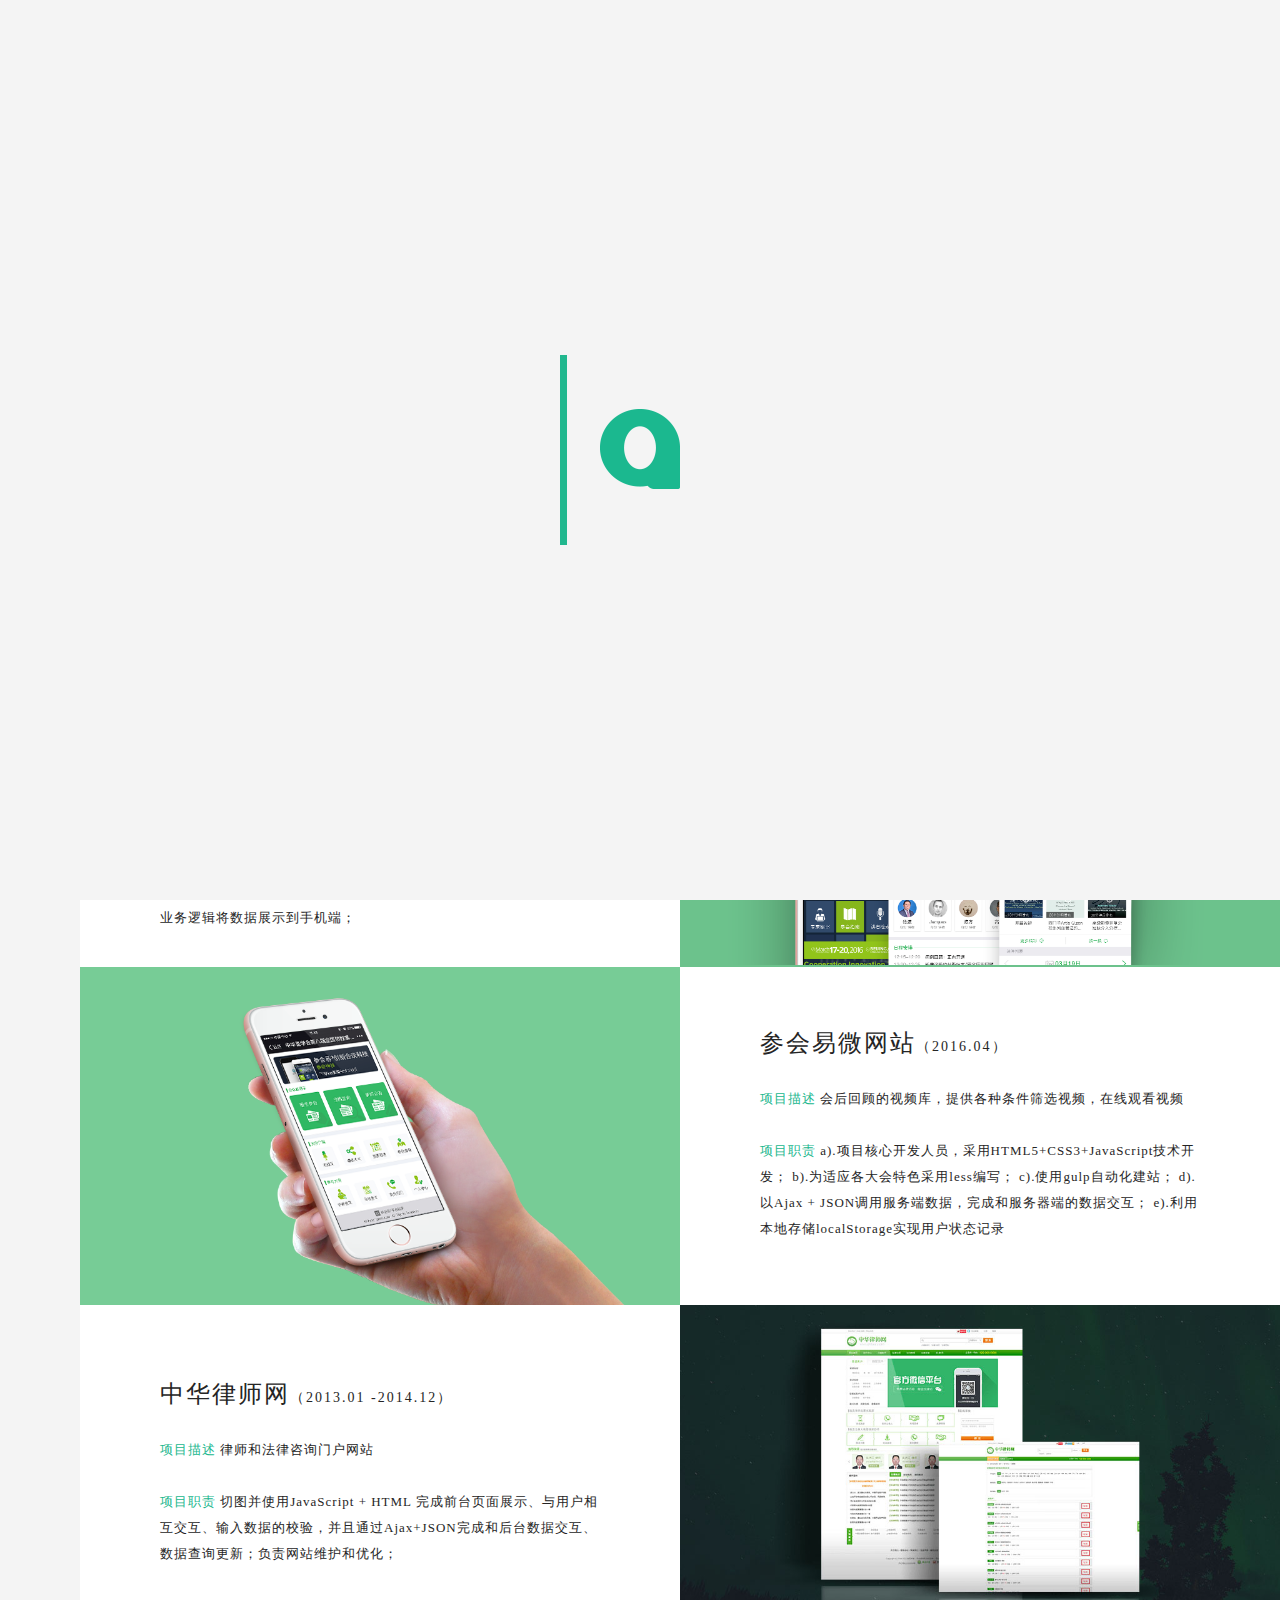
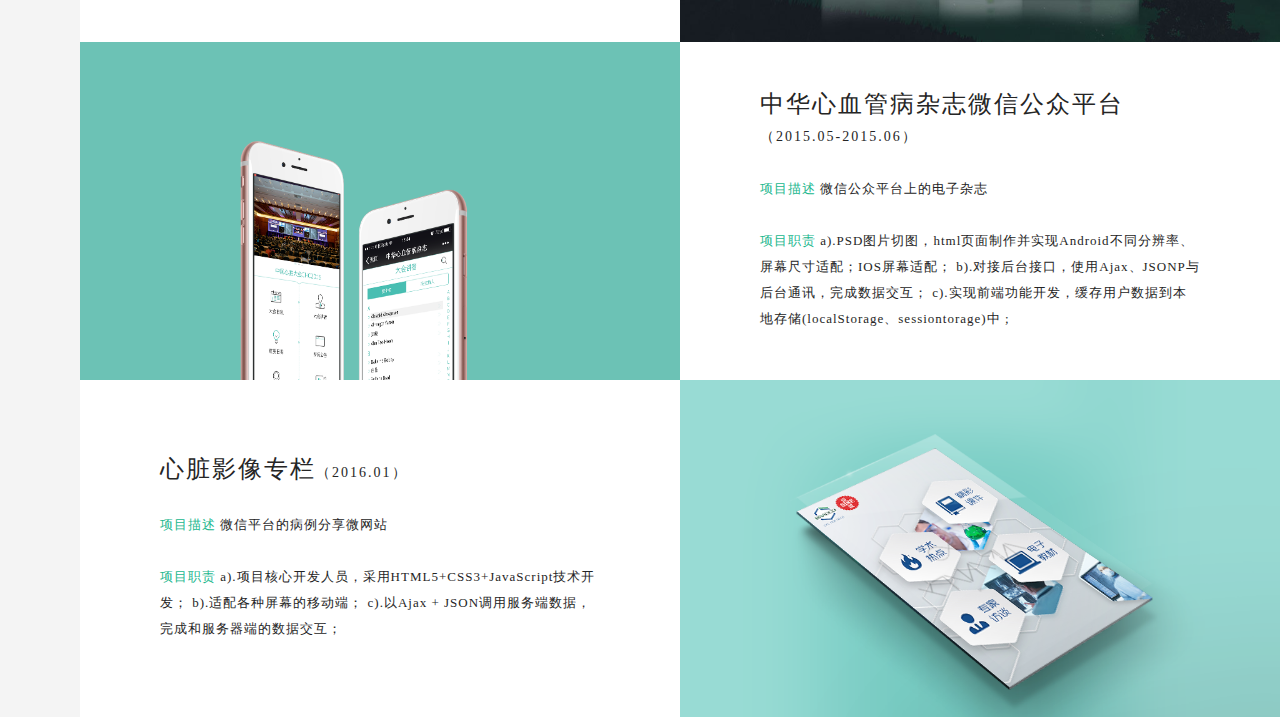
==== commit a357d9ed: "init" ====
--- a/experience.html
+++ b/experience.html
@@ -1 +1 @@
-<!DOCTYPE html><html><head><meta charset="UTF-8"><title>仇学宁的个人网站</title><link rel="icon" href="img/favicon.ico"><script src="js/jquery-2.1.1.min.js" type="text/javascript"></script><script src="js/experience.min.js" type="text/javascript"></script><link href="css/common.min.css" rel="stylesheet"><link href="css/reset.min.css" rel="stylesheet"><link href="css/experience.min.css" rel="stylesheet"></head><body><div class="m-loader" id="m-loader"><div class="loader_img-outer"><p class="loader_img loader_img--first"><img src="img/logo_g.png" width="80" height="80" alt=""></p><p class="loader_img loader_img--last" style=""><img src="img/logo_w.png" width="80" height="80" alt=""></p></div></div><div class="g-wrap"><div class="site-content"><section id="04" class="sec"><div class="sec_inner"><div class="js-lazy sec_head" style="transition-timing-function: cubic-bezier(0.41, 0, 0.18, 1); -webkit-transition-timing-function: cubic-bezier(0.41, 0, 0.18, 1); transition-property: opacity, transform; -webkit-transition-property: opacity, transform; opacity: 1; transform: translateY(0px) scale(1)"><p class="sec_ttl">2015~2016年</p><h2 class="sec_subttl">从实习到工作的部分项目经验</h2></div><div class="sec_body"><div class="featrue"><div id="kv01" class="credo_row"><div class="js-lazy credo_img" data-delay="0.00" style="transition-timing-function: cubic-bezier(0.41, 0, 0.18, 1); -webkit-transition-timing-function: cubic-bezier(0.41, 0, 0.18, 1); transition-property: opacity, transform; -webkit-transition-property: opacity, transform; opacity: 1; transform: translateY(0px) scale(1)"><img src="img/credo01.jpg" alt=""></div><div class="js-lazy credo_caption" data-delay="0.1" style="transition-timing-function: cubic-bezier(0.41, 0, 0.18, 1); -webkit-transition-timing-function: cubic-bezier(0.41, 0, 0.18, 1); transition-property: opacity, transform; -webkit-transition-property: opacity, transform; opacity: 1; transform: translateY(0px) scale(1); transition-delay: 0.1s; -webkit-transition-delay: 0.1s"><h3 class="credo_ttl">视频网站<span>（2016.05）</span></h3><p class="credo_txt"><span>项目描述</span>&nbsp;会后回顾的视频库，提供各种条件筛选视频，在线观看视频<br><br><span>项目职责</span>&nbsp;负责前端页面的展示以及功能的实现</p></div></div><div id="kv02" class="credo_row"><div class="js-lazy credo_caption" data-delay="0.00" style="transition-timing-function: cubic-bezier(0.41, 0, 0.18, 1); -webkit-transition-timing-function: cubic-bezier(0.41, 0, 0.18, 1); transition-property: opacity, transform; -webkit-transition-property: opacity, transform; opacity: 1; transform: translateY(0px) scale(1)"><h3 class="credo_ttl">CIT App<span>（2015.12~2016.03）</span></h3><p class="credo_txt"><span>项目描述</span>&nbsp;CIT App<br><br><span>项目职责</span>&nbsp; a).项目核心开发人员，采用Android WebView + HTML5 + JavaScript混合开发模式开发学会易APP； b).Android与JavaScript之间互相调用，实现页面UI使用HTML5+CSS3，接口调用、部分功能实现采用Android原生； c).JavaScript + Ajax，实现客户录入信息的校验、友善地用户操作提示； d).以Ajax + JSON调用服务端数据，完成和服务器端的数据交互，根据后台数据和业务逻辑将数据展示到手机端；</p></div><div class="js-lazy credo_img" data-delay="0.1" style="transition-timing-function: cubic-bezier(0.41, 0, 0.18, 1); -webkit-transition-timing-function: cubic-bezier(0.41, 0, 0.18, 1); transition-property: opacity, transform; -webkit-transition-property: opacity, transform; opacity: 1; transform: translateY(0px) scale(1); transition-delay: 0.1s; -webkit-transition-delay: 0.1s"><img src="img/kv02.png" alt=""></div></div><div id="kv03" class="credo_row"><div class="js-lazy credo_img" data-delay="0.00" style="transition-timing-function: cubic-bezier(0.41, 0, 0.18, 1); -webkit-transition-timing-function: cubic-bezier(0.41, 0, 0.18, 1); transition-property: opacity, transform; -webkit-transition-property: opacity, transform; opacity: 1; transform: translateY(0px) scale(1)"><img src="img/kv03.png" alt=""></div><div class="js-lazy credo_caption" data-delay="0.1" style="transition-timing-function: cubic-bezier(0.41, 0, 0.18, 1); -webkit-transition-timing-function: cubic-bezier(0.41, 0, 0.18, 1); transition-property: opacity, transform; -webkit-transition-property: opacity, transform; opacity: 1; transform: translateY(0px) scale(1); transition-delay: 0.1s; -webkit-transition-delay: 0.1s"><h3 class="credo_ttl">参会易微网站<span>（2016.04）</span></h3><p class="credo_txt"><span>项目描述</span>&nbsp;会后回顾的视频库，提供各种条件筛选视频，在线观看视频<br><br><span>项目职责</span>&nbsp;负责前端页面的展示以及功能的实现</p></div></div><div id="kv04" class="credo_row"><div class="js-lazy credo_caption" data-delay="0.00" style="transition-timing-function: cubic-bezier(0.41, 0, 0.18, 1); -webkit-transition-timing-function: cubic-bezier(0.41, 0, 0.18, 1); transition-property: opacity, transform; -webkit-transition-property: opacity, transform; opacity: 1; transform: translateY(0px) scale(1)"><h3 class="credo_ttl">中华律师网<span>（2013.01 -2014.12）</span></h3><p class="credo_txt"><span>项目描述</span>&nbsp;律师和法律咨询门户网站<br><br><span>项目职责</span>&nbsp;负责前端页面的展示以及功能的实现</p></div><div class="js-lazy credo_img" data-delay="0.1" style="transition-timing-function: cubic-bezier(0.41, 0, 0.18, 1); -webkit-transition-timing-function: cubic-bezier(0.41, 0, 0.18, 1); transition-property: opacity, transform; -webkit-transition-property: opacity, transform; opacity: 1; transform: translateY(0px) scale(1); transition-delay: 0.1s; -webkit-transition-delay: 0.1s"><img src="img/credo04.jpg" alt=""></div></div><div id="kv05" class="credo_row"><div class="js-lazy credo_img" data-delay="0.00" style="transition-timing-function: cubic-bezier(0.41, 0, 0.18, 1); -webkit-transition-timing-function: cubic-bezier(0.41, 0, 0.18, 1); transition-property: opacity, transform; -webkit-transition-property: opacity, transform; opacity: 1; transform: translateY(0px) scale(1)"><img src="img/kv05.png" alt=""></div><div class="js-lazy credo_caption" data-delay="0.1" style="transition-timing-function: cubic-bezier(0.41, 0, 0.18, 1); -webkit-transition-timing-function: cubic-bezier(0.41, 0, 0.18, 1); transition-property: opacity, transform; -webkit-transition-property: opacity, transform; opacity: 1; transform: translateY(0px) scale(1); transition-delay: 0.1s; -webkit-transition-delay: 0.1s"><h3 class="credo_ttl">中华心血管病杂志微信公众平台<span>（2015.05-2015.06）</span></h3><p class="credo_txt"><span>项目描述</span>&nbsp;微信公众平台上的电子杂志<br><br><span>项目职责</span>&nbsp;PSD图片切图，html页面制作并实现Android不同分辨率、屏幕尺寸适配；IOS屏幕适配； 对接后台接口，使用Ajax、JSONP与后台通讯，完成数据交互； 实现前端功能开发，缓存用户数据到本地存储(localStorage、sessiontorage)中 ;</p></div></div><div id="kv06" class="credo_row"><div class="js-lazy credo_caption" data-delay="0.00" style="transition-timing-function: cubic-bezier(0.41, 0, 0.18, 1); -webkit-transition-timing-function: cubic-bezier(0.41, 0, 0.18, 1); transition-property: opacity, transform; -webkit-transition-property: opacity, transform; opacity: 1; transform: translateY(0px) scale(1)"><h3 class="credo_ttl">心脏影像专栏<span>（2016.01）</span></h3><p class="credo_txt"><span>项目描述</span>&nbsp;微信平台的病例分享微网站<br><br><span>项目职责</span>&nbsp;负责前端页面的展示以及功能的实现</p></div><div class="js-lazy credo_img" data-delay="0.1" style="transition-timing-function: cubic-bezier(0.41, 0, 0.18, 1); -webkit-transition-timing-function: cubic-bezier(0.41, 0, 0.18, 1); transition-property: opacity, transform; -webkit-transition-property: opacity, transform; opacity: 1; transform: translateY(0px) scale(1); transition-delay: 0.1s; -webkit-transition-delay: 0.1s"><img src="img/kv06.png" alt=""></div></div></div></div></div></section></div><header class="site-header" style=""><a href="index.html" class="h_logo"><span class="h_logo_img"></span></a><div class="h_nav-outer"><nav class="h_nav"><a href="#" class="h_link" style="transition-delay: 0ms; -webkit-transition-delay: 0ms">个人简介</a> <a href="experience.html" class="h_link" style="transition-delay: 22ms; -webkit-transition-delay: 22ms">工作经历</a> <a href="#" class="js-h-link h_link" data-target=".nav--01" style="transition-delay: 44ms; -webkit-transition-delay: 44ms">专业技能</a></nav></div></header></div><aside class="g-contact show" style=""><a href="#contact" class="js-side-contact side_btn side_btn-contact" data-open=".contact"><div class="i_contact"><p>联系我</p><p>contact</p></div></a><div class="contact_info-outer"><div class="contact_info contact_info-inner"><p class="contact_info-title">01/<span>工作地点</span></p><p class="contact_info-msg">仅限杭州市区</p></div><div class="contact_info contact_info-inner"><p class="contact_info-title">02/<span>邮箱地址</span></p><p class="contact_info-msg">499561967@qq.com</p></div><div class="contact_info contact_info-inner"><p class="contact_info-title">03/<span>手机号</span></p><p class="contact_info-msg">18268932173</p></div></div></aside><div class="js-side-overlay side_overlay"></div></body></html>+<!DOCTYPE html><html><head><meta charset="UTF-8"><title>仇学宁的个人网站</title><link rel="icon" href="img/favicon.ico"><script src="js/jquery-2.1.1.min.js" type="text/javascript"></script><script src="js/experience.min.js" type="text/javascript"></script><link href="css/common.min.css" rel="stylesheet"><link href="css/reset.min.css" rel="stylesheet"><link href="css/experience.min.css" rel="stylesheet"></head><body><div class="m-loader" id="m-loader"><div class="loader_img-outer"><p class="loader_img loader_img--first"><img src="img/logo_g.png" width="80" height="80" alt=""></p><p class="loader_img loader_img--last" style=""><img src="img/logo_w.png" width="80" height="80" alt=""></p></div></div><div class="g-wrap"><div class="site-content"><section id="04" class="sec"><div class="sec_inner"><div class="js-lazy sec_head" style="transition-timing-function: cubic-bezier(0.41, 0, 0.18, 1); -webkit-transition-timing-function: cubic-bezier(0.41, 0, 0.18, 1); transition-property: opacity, transform; -webkit-transition-property: opacity, transform; opacity: 1; transform: translateY(0px) scale(1)"><p class="sec_ttl">2015~2016年</p><h2 class="sec_subttl">从实习到工作的部分项目经验</h2></div><div class="sec_body"><div class="featrue"><div id="kv01" class="credo_row"><div class="js-lazy credo_img" data-delay="0.00" style="transition-timing-function: cubic-bezier(0.41, 0, 0.18, 1); -webkit-transition-timing-function: cubic-bezier(0.41, 0, 0.18, 1); transition-property: opacity, transform; -webkit-transition-property: opacity, transform; opacity: 1; transform: translateY(0px) scale(1)"><img src="img/credo01.jpg" alt=""></div><div class="js-lazy credo_caption" data-delay="0.1" style="transition-timing-function: cubic-bezier(0.41, 0, 0.18, 1); -webkit-transition-timing-function: cubic-bezier(0.41, 0, 0.18, 1); transition-property: opacity, transform; -webkit-transition-property: opacity, transform; opacity: 1; transform: translateY(0px) scale(1); transition-delay: 0.1s; -webkit-transition-delay: 0.1s"><h3 class="credo_ttl">视频网站<span>（2016.05）</span></h3><p class="credo_txt"><span>项目描述</span>&nbsp;会后回顾的视频库，提供各种条件筛选视频，在线观看视频<br><br><span>项目职责</span>&nbsp;a).项目核心开发人员，采用HTML5+CSS3+JavaScript技术开发； b).以Ajax + JSON调用服务端数据，完成和服务器端的数据交互； c).使用Video.js开发播放组件</p></div></div><div id="kv02" class="credo_row"><div class="js-lazy credo_caption" data-delay="0.00" style="transition-timing-function: cubic-bezier(0.41, 0, 0.18, 1); -webkit-transition-timing-function: cubic-bezier(0.41, 0, 0.18, 1); transition-property: opacity, transform; -webkit-transition-property: opacity, transform; opacity: 1; transform: translateY(0px) scale(1)"><h3 class="credo_ttl">CIT App<span>（2015.12~2016.03）</span></h3><p class="credo_txt"><span>项目描述</span>&nbsp;CIT App<br><br><span>项目职责</span>&nbsp; a).项目开发人员，采用WebView + HTML5 + JavaScript混合开发模式开发； b).实现页面UI使用HTML5+CSS3实现接近原生App的界面及用户体验，接口调用、部分功能实现采用ajax； c).JavaScript + Ajax，实现客户录入信息的校验、友善地用户操作提示； d).以Ajax + JSON调用服务端数据，完成和服务器端的数据交互，根据后台数据和业务逻辑将数据展示到手机端；</p></div><div class="js-lazy credo_img" data-delay="0.1" style="transition-timing-function: cubic-bezier(0.41, 0, 0.18, 1); -webkit-transition-timing-function: cubic-bezier(0.41, 0, 0.18, 1); transition-property: opacity, transform; -webkit-transition-property: opacity, transform; opacity: 1; transform: translateY(0px) scale(1); transition-delay: 0.1s; -webkit-transition-delay: 0.1s"><img src="img/kv02.png" alt=""></div></div><div id="kv03" class="credo_row"><div class="js-lazy credo_img" data-delay="0.00" style="transition-timing-function: cubic-bezier(0.41, 0, 0.18, 1); -webkit-transition-timing-function: cubic-bezier(0.41, 0, 0.18, 1); transition-property: opacity, transform; -webkit-transition-property: opacity, transform; opacity: 1; transform: translateY(0px) scale(1)"><img src="img/kv03.png" alt=""></div><div class="js-lazy credo_caption" data-delay="0.1" style="transition-timing-function: cubic-bezier(0.41, 0, 0.18, 1); -webkit-transition-timing-function: cubic-bezier(0.41, 0, 0.18, 1); transition-property: opacity, transform; -webkit-transition-property: opacity, transform; opacity: 1; transform: translateY(0px) scale(1); transition-delay: 0.1s; -webkit-transition-delay: 0.1s"><h3 class="credo_ttl">参会易微网站<span>（2016.04）</span></h3><p class="credo_txt"><span>项目描述</span>&nbsp;会后回顾的视频库，提供各种条件筛选视频，在线观看视频<br><br><span>项目职责</span>&nbsp;a).项目核心开发人员，采用HTML5+CSS3+JavaScript技术开发； b).为适应各大会特色采用less编写； c).使用gulp自动化建站； d).以Ajax + JSON调用服务端数据，完成和服务器端的数据交互； e).利用本地存储localStorage实现用户状态记录</p></div></div><div id="kv04" class="credo_row"><div class="js-lazy credo_caption" data-delay="0.00" style="transition-timing-function: cubic-bezier(0.41, 0, 0.18, 1); -webkit-transition-timing-function: cubic-bezier(0.41, 0, 0.18, 1); transition-property: opacity, transform; -webkit-transition-property: opacity, transform; opacity: 1; transform: translateY(0px) scale(1)"><h3 class="credo_ttl">中华律师网<span>（2013.01 -2014.12）</span></h3><p class="credo_txt"><span>项目描述</span>&nbsp;律师和法律咨询门户网站<br><br><span>项目职责</span>&nbsp;切图并使用JavaScript + HTML 完成前台页面展示、与用户相互交互、输入数据的校验，并且通过Ajax+JSON完成和后台数据交互、数据查询更新；负责网站维护和优化；</p></div><div class="js-lazy credo_img" data-delay="0.1" style="transition-timing-function: cubic-bezier(0.41, 0, 0.18, 1); -webkit-transition-timing-function: cubic-bezier(0.41, 0, 0.18, 1); transition-property: opacity, transform; -webkit-transition-property: opacity, transform; opacity: 1; transform: translateY(0px) scale(1); transition-delay: 0.1s; -webkit-transition-delay: 0.1s"><img src="img/credo04.jpg" alt=""></div></div><div id="kv05" class="credo_row"><div class="js-lazy credo_img" data-delay="0.00" style="transition-timing-function: cubic-bezier(0.41, 0, 0.18, 1); -webkit-transition-timing-function: cubic-bezier(0.41, 0, 0.18, 1); transition-property: opacity, transform; -webkit-transition-property: opacity, transform; opacity: 1; transform: translateY(0px) scale(1)"><img src="img/kv05.png" alt=""></div><div class="js-lazy credo_caption" data-delay="0.1" style="transition-timing-function: cubic-bezier(0.41, 0, 0.18, 1); -webkit-transition-timing-function: cubic-bezier(0.41, 0, 0.18, 1); transition-property: opacity, transform; -webkit-transition-property: opacity, transform; opacity: 1; transform: translateY(0px) scale(1); transition-delay: 0.1s; -webkit-transition-delay: 0.1s"><h3 class="credo_ttl">中华心血管病杂志微信公众平台<span>（2015.05-2015.06）</span></h3><p class="credo_txt"><span>项目描述</span>&nbsp;微信公众平台上的电子杂志<br><br><span>项目职责</span>&nbsp;a).PSD图片切图，html页面制作并实现Android不同分辨率、屏幕尺寸适配；IOS屏幕适配； b).对接后台接口，使用Ajax、JSONP与后台通讯，完成数据交互； c).实现前端功能开发，缓存用户数据到本地存储(localStorage、sessiontorage)中 ;</p></div></div><div id="kv06" class="credo_row"><div class="js-lazy credo_caption" data-delay="0.00" style="transition-timing-function: cubic-bezier(0.41, 0, 0.18, 1); -webkit-transition-timing-function: cubic-bezier(0.41, 0, 0.18, 1); transition-property: opacity, transform; -webkit-transition-property: opacity, transform; opacity: 1; transform: translateY(0px) scale(1)"><h3 class="credo_ttl">心脏影像专栏<span>（2016.01）</span></h3><p class="credo_txt"><span>项目描述</span>&nbsp;微信平台的病例分享微网站<br><br><span>项目职责</span>&nbsp;a).项目核心开发人员，采用HTML5+CSS3+JavaScript技术开发； b).适配各种屏幕的移动端； c).以Ajax + JSON调用服务端数据，完成和服务器端的数据交互；</p></div><div class="js-lazy credo_img" data-delay="0.1" style="transition-timing-function: cubic-bezier(0.41, 0, 0.18, 1); -webkit-transition-timing-function: cubic-bezier(0.41, 0, 0.18, 1); transition-property: opacity, transform; -webkit-transition-property: opacity, transform; opacity: 1; transform: translateY(0px) scale(1); transition-delay: 0.1s; -webkit-transition-delay: 0.1s"><img src="img/kv06.png" alt=""></div></div></div></div></div></section></div><header class="site-header" style=""><a href="index.html" class="h_logo"><span class="h_logo_img"></span></a><div class="h_nav-outer"><nav class="h_nav"><a href="#" class="h_link" style="transition-delay: 0ms; -webkit-transition-delay: 0ms">个人简介</a> <a href="experience.html" class="h_link" style="transition-delay: 22ms; -webkit-transition-delay: 22ms">工作经历</a> <a href="#" class="js-h-link h_link" data-target=".nav--01" style="transition-delay: 44ms; -webkit-transition-delay: 44ms">专业技能</a></nav></div></header></div><aside class="g-contact show" style=""><a href="#contact" class="js-side-contact side_btn side_btn-contact" data-open=".contact"><div class="i_contact"><p>联系我</p><p>contact</p></div></a><div class="contact_info-outer"><div class="contact_info contact_info-inner"><p class="contact_info-title">01/<span>工作地点</span></p><p class="contact_info-msg">仅限杭州市区</p></div><div class="contact_info contact_info-inner"><p class="contact_info-title">02/<span>邮箱地址</span></p><p class="contact_info-msg">499561967@qq.com</p></div><div class="contact_info contact_info-inner"><p class="contact_info-title">03/<span>手机号</span></p><p class="contact_info-msg">18268932173</p></div></div></aside><div class="js-side-overlay side_overlay"></div></body></html>--- a/css/common.min.css
+++ b/css/common.min.css
@@ -1 +1 @@
-.loader,.m-loader,.side_overlay{min-width:100%;min-height:100%}.loader,.loader_img--last,.nav_btn_border,.search,.side_overlay,.side_page-nav{-webkit-backface-visibility:hidden}.active .h_logo_ttl02,.active .h_nav-outer,.hide,.loader.hide,.side_overlay,.sns-expand{visibility:hidden}.side_btn-contact,a{text-decoration:none}.m-loader{z-index:9999;width:100%;height:100%;position:fixed;top:0;left:0;background-color:#f4f4f4}.m-loader .loader_img-outer .loader_img{overflow:hidden}.m-loader .loader_img-outer .loader_img img{position:relative;top:54px;left:40px;-webkit-transition:opacity .15s cubic-bezier(.5,0,1,.6);transition:opacity .15s cubic-bezier(.5,0,1,.6)}.m-loader .loader_img-outer .loader_img--first{position:absolute;left:0;width:160px;height:190px}.m-loader .loader_img-outer .loader_img--last{position:absolute;left:0;width:0;height:190px;background-color:#21b78e}.loader_img-outer{background:#f4f4f4;position:absolute;top:0;left:0;bottom:0;right:0;width:160px;height:190px;margin:auto;text-align:left;opacity:1}.hide .loader_img-outer{height:1px;width:80%;opacity:0;-webkit-transition:height .33s cubic-bezier(.5,0,1,.6),width .26s cubic-bezier(.755,0,.8,1) .4s,opacity .3s ease .56s;transition:height .33s cubic-bezier(.5,0,1,.6),width .26s cubic-bezier(.755,0,.8,1) .4s,opacity .3s ease .56s}.hide .loader_img-outer .loader_img img{opacity:0}.hide .loader_img-outer .loader_img--last{width:0}.m-loader.hide{opacity:0;-webkit-transition:.3s cubic-bezier(.9,.1,0,1) .66s;transition:.3s cubic-bezier(.9,.1,0,1) .66s}.site-header{z-index:2100;position:fixed;width:100%;top:0;left:0;height:0}.h_logo{z-index:30;position:absolute;top:0;left:0;display:block;width:160px;height:190px;line-height:1;text-align:left;-webkit-transition:height .22s cubic-bezier(.77,0,.175,1) 0s,width .14s cubic-bezier(.77,0,.175,1) .18s;transition:height .22s cubic-bezier(.77,0,.175,1) 0s,width .14s cubic-bezier(.77,0,.175,1) .18s}.h_logo,.hide .loader_img-outer,.loader_img--last{background-color:#21b78e;color:#fff}.h_logo_img{left:50%;top:54px;margin-left:-25px;width:50px;height:58px;background:url(../img/logo_w.png) 50% no-repeat;background-size:contain;-webkit-transition:.16s cubic-bezier(.785,.135,.15,.86) .12s;transition:.16s cubic-bezier(.785,.135,.15,.86) .12s}.h_logo_ttl{font-size:14px;left:50%;margin-left:-44px;bottom:54px;width:90px;height:10px;-webkit-transition:.4s ease .5s;transition:.4s ease .5s}.h_nav{background-color:transparent;display:block;padding-right:60px;width:100%;text-align:right;height:80px;line-height:80px;-webkit-transform-origin:100%;-ms-transform-origin:100%;transform-origin:100%}.h_link,.side_btn{display:inline-block}.h_link{position:relative;margin:0 13px;color:#252525;font-size:13px;-webkit-transition:-webkit-transform .4s cubic-bezier(.77,0,.175,1),opacity .4s cubic-bezier(.77,0,.175,1);-webkit-transition:opacity .4s cubic-bezier(.77,0,.175,1),-webkit-transform .4s cubic-bezier(.77,0,.175,1);transition:opacity .4s cubic-bezier(.77,0,.175,1),-webkit-transform .4s cubic-bezier(.77,0,.175,1);transition:transform .4s cubic-bezier(.77,0,.175,1),opacity .4s cubic-bezier(.77,0,.175,1);transition:transform .4s cubic-bezier(.77,0,.175,1),opacity .4s cubic-bezier(.77,0,.175,1),-webkit-transform .4s cubic-bezier(.77,0,.175,1)}.h_link:before{-webkit-transform-origin:0;-ms-transform-origin:0;transform-origin:0;backface-visibility:hidden;-webkit-transform:scaleX(0);-ms-transform:scaleX(0);transform:scaleX(0);filter:alpha(opacity=000);-webkit-transition:-webkit-transform .9s cubic-bezier(.075,.82,.165,1);transition:-webkit-transform .9s cubic-bezier(.075,.82,.165,1);transition:transform .9s cubic-bezier(.075,.82,.165,1);transition:transform .9s cubic-bezier(.075,.82,.165,1),-webkit-transform .9s cubic-bezier(.075,.82,.165,1)}.h_link:after{-webkit-transform-origin:100%;-ms-transform-origin:100%;transform-origin:100%;backface-visibility:hidden;-webkit-transform:scaleX(0);-ms-transform:scaleX(0);transform:scaleX(0);-webkit-transition:-webkit-transform .5s cubic-bezier(.075,.82,.165,1);transition:-webkit-transform .5s cubic-bezier(.075,.82,.165,1);transition:transform .5s cubic-bezier(.075,.82,.165,1);transition:transform .5s cubic-bezier(.075,.82,.165,1),-webkit-transform .5s cubic-bezier(.075,.82,.165,1)}.g-contact,.h_link:after,.h_link:before{-webkit-backface-visibility:hidden;left:0}.h_link:after,.h_link:before{content:'';width:100%;height:1px;bottom:50%;margin-bottom:-1.4em;background-color:#252525;position:absolute}.g-contact,.side_btn{width:80px;height:80px}.h_link.active:after,.h_link:hover:after{-webkit-transform:scaleX(1);-ms-transform:scaleX(1);transform:scaleX(1);filter:alpha(opacity=100)}.h_nav.white .h_link{color:#fff}.h_nav.white .h_link:after{background-color:#fff}.h_logo_img,.h_logo_ttl,.h_logo_ttl02{position:absolute;display:inline-block}.g-contact{z-index:2100;position:fixed;bottom:0;backface-visibility:hidden;-webkit-transform:translateZ(0);-webkit-transition:height .16s cubic-bezier(.67,.01,.18,.99) .24s,width .24s cubic-bezier(.67,.01,.18,.99);transition:height .16s cubic-bezier(.67,.01,.18,.99) .24s,width .24s cubic-bezier(.67,.01,.18,.99)}.side_btn{z-index:100;position:relative}.side_btn-contact{font-family:"微软雅黑";background-color:#21b78e;position:absolute;top:0;left:0;height:100%;-webkit-transition:.2s ease;transition:.2s ease}.side_btn-contact .i_contact{color:#fff;font-size:14px;line-height:18px;text-align:center;height:36px;position:relative;top:50%;margin-top:-18px}.i_contact{-webkit-transition:.2s ease;transition:.2s ease}.open.g-contact{width:100%;height:160px;-webkit-transition:height .18s cubic-bezier(.67,.01,.18,.99),width .22s cubic-bezier(.67,.01,.18,.99) .14s;transition:height .18s cubic-bezier(.67,.01,.18,.99),width .22s cubic-bezier(.67,.01,.18,.99) .14s}.contact_info-outer{background-color:#F4F4F4;padding-left:80px;vertical-align:bottom;width:100%;height:100%;display:-moz-box;display:-webkit-box;display:box}.contact_info{opacity:0;padding:50px;-webkit-transform:translateX(-30%);-ms-transform:translateX(-30%);transform:translateX(-30%);-webkit-box-flex:1;box-flex:1}.contact_info-title{font-size:24px;font-weight:900;color:#21b78e}.contact_info-title span{font-size:16px;font-weight:400}.contact_info-msg{font-size:14px}.open .contact_info-outer{display:block;display:-moz-box;display:-webkit-box;display:box;width:100%}.open .contact_info{opacity:1;-webkit-transform:translateX(0);-ms-transform:translateX(0);transform:translateX(0)}.open .contact_info:nth-child(1){-webkit-transition:.5s cubic-bezier(.85,.01,.26,1.01) .2s;-webkit-transition:.5s cubic-bezier(.85,.01,.26,1.01) .3s;transition:.5s cubic-bezier(.85,.01,.26,1.01) .3s}.open .contact_info:nth-child(2){-webkit-transition:.5s cubic-bezier(.85,.01,.26,1.01) .3s;-webkit-transition:.5s cubic-bezier(.85,.01,.26,1.01) .4s;transition:.5s cubic-bezier(.85,.01,.26,1.01) .4s}.open .contact_info:nth-child(3){-webkit-transition:.5s cubic-bezier(.85,.01,.26,1.01) .4s;-webkit-transition:.5s cubic-bezier(.85,.01,.26,1.01) .5s;transition:.5s cubic-bezier(.85,.01,.26,1.01) .5s}.overlay.g-wrap{-webkit-transform:scale(.9) translateZ(0);transform:scale(.9) translateZ(0)}.open.side_overlay{visibility:visible;display:block;opacity:1;filter:alpha(opacity=100)}.side_overlay{z-index:2100;position:fixed;top:0;left:0;width:100%;height:100%;background:rgba(0,0,0,.8);cursor:url(../img/cursor_close.png),auto;opacity:0;filter:alpha(opacity=0);-webkit-transform:translateZ(0);transform:translateZ(0);-webkit-backface-visibility:hidden;backface-visibility:hidden;-webkit-transition:.6s ease;transition:.6s ease}+.loader,.m-loader,.side_overlay{min-width:100%;min-height:100%}.loader,.loader_img--last,.nav_btn_border,.search,.side_overlay,.side_page-nav{-webkit-backface-visibility:hidden}.active .h_logo_ttl02,.active .h_nav-outer,.hide,.loader.hide,.side_overlay,.sns-expand{visibility:hidden}.side_btn-contact,a{text-decoration:none}.m-loader{z-index:9999;width:100%;height:100%;position:fixed;top:0;left:0;background-color:#f4f4f4}.m-loader .loader_img-outer .loader_img{overflow:hidden}.m-loader .loader_img-outer .loader_img img{position:relative;top:54px;left:40px;-webkit-transition:opacity .15s cubic-bezier(.5,0,1,.6);transition:opacity .15s cubic-bezier(.5,0,1,.6)}.m-loader .loader_img-outer .loader_img--first{position:absolute;left:0;width:160px;height:190px}.m-loader .loader_img-outer .loader_img--last{position:absolute;left:0;width:0;height:190px;background-color:#21b78e}.loader_img-outer{background:#f4f4f4;position:absolute;top:0;left:0;bottom:0;right:0;width:160px;height:190px;margin:auto;text-align:left;opacity:1}.hide .loader_img-outer{height:1px;width:80%;opacity:0;-webkit-transition:height .33s cubic-bezier(.5,0,1,.6),width .26s cubic-bezier(.755,0,.8,1) .4s,opacity .3s ease .56s;transition:height .33s cubic-bezier(.5,0,1,.6),width .26s cubic-bezier(.755,0,.8,1) .4s,opacity .3s ease .56s}.hide .loader_img-outer .loader_img img{opacity:0}.hide .loader_img-outer .loader_img--last{width:0}.m-loader.hide{opacity:0;-webkit-transition:.3s cubic-bezier(.9,.1,0,1) .66s;transition:.3s cubic-bezier(.9,.1,0,1) .66s}.site-header{z-index:2100;position:fixed;width:100%;top:0;left:0;height:0}.h_logo{z-index:30;position:absolute;top:0;left:0;display:block;width:160px;height:190px;line-height:1;text-align:left;-webkit-transition:height .22s cubic-bezier(.77,0,.175,1) 0s,width .14s cubic-bezier(.77,0,.175,1) .18s;transition:height .22s cubic-bezier(.77,0,.175,1) 0s,width .14s cubic-bezier(.77,0,.175,1) .18s}.h_logo,.hide .loader_img-outer,.loader_img--last{background-color:#21b78e;color:#fff}.h_logo_img{left:50%;top:54px;margin-left:-25px;width:50px;height:58px;background:url(../img/logo_w.png) 50% no-repeat;background-size:contain;-webkit-transition:.16s cubic-bezier(.785,.135,.15,.86) .12s;transition:.16s cubic-bezier(.785,.135,.15,.86) .12s}.h_logo_ttl{font-size:14px;left:50%;margin-left:-44px;bottom:54px;width:90px;height:10px;-webkit-transition:.4s ease .5s;transition:.4s ease .5s}.h_nav{background-color:transparent;display:block;padding-right:60px;width:100%;text-align:right;height:80px;line-height:80px;-webkit-transform-origin:100%;-ms-transform-origin:100%;transform-origin:100%}.h_link,.side_btn{display:inline-block}.h_link{position:relative;margin:0 13px;color:#252525;font-size:13px;-webkit-transition:-webkit-transform .4s cubic-bezier(.77,0,.175,1),opacity .4s cubic-bezier(.77,0,.175,1);-webkit-transition:opacity .4s cubic-bezier(.77,0,.175,1),-webkit-transform .4s cubic-bezier(.77,0,.175,1);transition:opacity .4s cubic-bezier(.77,0,.175,1),-webkit-transform .4s cubic-bezier(.77,0,.175,1);transition:transform .4s cubic-bezier(.77,0,.175,1),opacity .4s cubic-bezier(.77,0,.175,1);transition:transform .4s cubic-bezier(.77,0,.175,1),opacity .4s cubic-bezier(.77,0,.175,1),-webkit-transform .4s cubic-bezier(.77,0,.175,1)}.h_link:before{-webkit-transform-origin:0;-ms-transform-origin:0;transform-origin:0;backface-visibility:hidden;-webkit-transform:scaleX(0);-ms-transform:scaleX(0);transform:scaleX(0);filter:alpha(opacity=000);-webkit-transition:-webkit-transform .9s cubic-bezier(.075,.82,.165,1);transition:-webkit-transform .9s cubic-bezier(.075,.82,.165,1);transition:transform .9s cubic-bezier(.075,.82,.165,1);transition:transform .9s cubic-bezier(.075,.82,.165,1),-webkit-transform .9s cubic-bezier(.075,.82,.165,1)}.h_link:after{-webkit-transform-origin:100%;-ms-transform-origin:100%;transform-origin:100%;backface-visibility:hidden;-webkit-transform:scaleX(0);-ms-transform:scaleX(0);transform:scaleX(0);-webkit-transition:-webkit-transform .5s cubic-bezier(.075,.82,.165,1);transition:-webkit-transform .5s cubic-bezier(.075,.82,.165,1);transition:transform .5s cubic-bezier(.075,.82,.165,1);transition:transform .5s cubic-bezier(.075,.82,.165,1),-webkit-transform .5s cubic-bezier(.075,.82,.165,1)}.g-contact,.h_link:after,.h_link:before{-webkit-backface-visibility:hidden;left:0}.h_link:after,.h_link:before{content:'';width:100%;height:1px;bottom:50%;margin-bottom:-1.4em;background-color:#252525;position:absolute}.g-contact,.side_btn{width:80px;height:80px}.h_link.active:after,.h_link:hover:after{-webkit-transform:scaleX(1);-ms-transform:scaleX(1);transform:scaleX(1);filter:alpha(opacity=100)}.h_nav.white .h_link{color:#fff}.h_nav.white .h_link:after{background-color:#fff}.h_logo_img,.h_logo_ttl,.h_logo_ttl02{position:absolute;display:inline-block}.g-contact{z-index:2100;position:fixed;bottom:0;backface-visibility:hidden;-webkit-transform:translateZ(0);-webkit-transition:height .16s cubic-bezier(.67,.01,.18,.99) .24s,width .24s cubic-bezier(.67,.01,.18,.99);transition:height .16s cubic-bezier(.67,.01,.18,.99) .24s,width .24s cubic-bezier(.67,.01,.18,.99)}.side_btn{z-index:100;position:relative}.side_btn-contact{font-family:"微软雅黑";background-color:#21b78e;position:absolute;top:0;left:0;height:100%;-webkit-transition:.2s ease;transition:.2s ease}.side_btn-contact .i_contact{color:#fff;font-size:14px;line-height:18px;text-align:center;height:36px;position:relative;top:50%;margin-top:-18px}.i_contact{-webkit-transition:.2s ease;transition:.2s ease}.open.g-contact{width:100%;height:160px;-webkit-transition:height .18s cubic-bezier(.67,.01,.18,.99),width .22s cubic-bezier(.67,.01,.18,.99) .14s;transition:height .18s cubic-bezier(.67,.01,.18,.99),width .22s cubic-bezier(.67,.01,.18,.99) .14s}.contact_info-outer{background-color:#F4F4F4;padding-left:80px;vertical-align:bottom;width:100%;height:100%;display:-moz-box;display:-webkit-box;display:box}.contact_info{opacity:0;padding:50px 10%;-webkit-transform:translateX(-30%);-ms-transform:translateX(-30%);transform:translateX(-30%);-webkit-box-flex:1;box-flex:1}.contact_info-title{font-size:24px;font-weight:900;color:#21b78e}.contact_info-title span{font-size:16px;font-weight:400}.contact_info-msg{font-size:14px}.open .contact_info-outer{display:block;display:-moz-box;display:-webkit-box;display:box;width:100%}.open .contact_info{opacity:1;-webkit-transform:translateX(0);-ms-transform:translateX(0);transform:translateX(0)}.open .contact_info:nth-child(1){-webkit-transition:.5s cubic-bezier(.85,.01,.26,1.01) .2s;transition:.5s cubic-bezier(.85,.01,.26,1.01) .2s}.open .contact_info:nth-child(2){-webkit-transition:.5s cubic-bezier(.85,.01,.26,1.01) .3s;transition:.5s cubic-bezier(.85,.01,.26,1.01) .3s}.open .contact_info:nth-child(3){-webkit-transition:.5s cubic-bezier(.85,.01,.26,1.01) .4s;transition:.5s cubic-bezier(.85,.01,.26,1.01) .4s}.overlay.g-wrap{-webkit-transform:scale(.9) translateZ(0);transform:scale(.9) translateZ(0)}.open.side_overlay{visibility:visible;display:block;opacity:1;filter:alpha(opacity=100)}.side_overlay{z-index:2100;position:fixed;top:0;left:0;width:100%;height:100%;background:rgba(0,0,0,.8);cursor:url(../img/cursor_close.png),auto;opacity:0;filter:alpha(opacity=0);-webkit-transform:translateZ(0);transform:translateZ(0);-webkit-backface-visibility:hidden;backface-visibility:hidden;-webkit-transition:.6s ease;transition:.6s ease}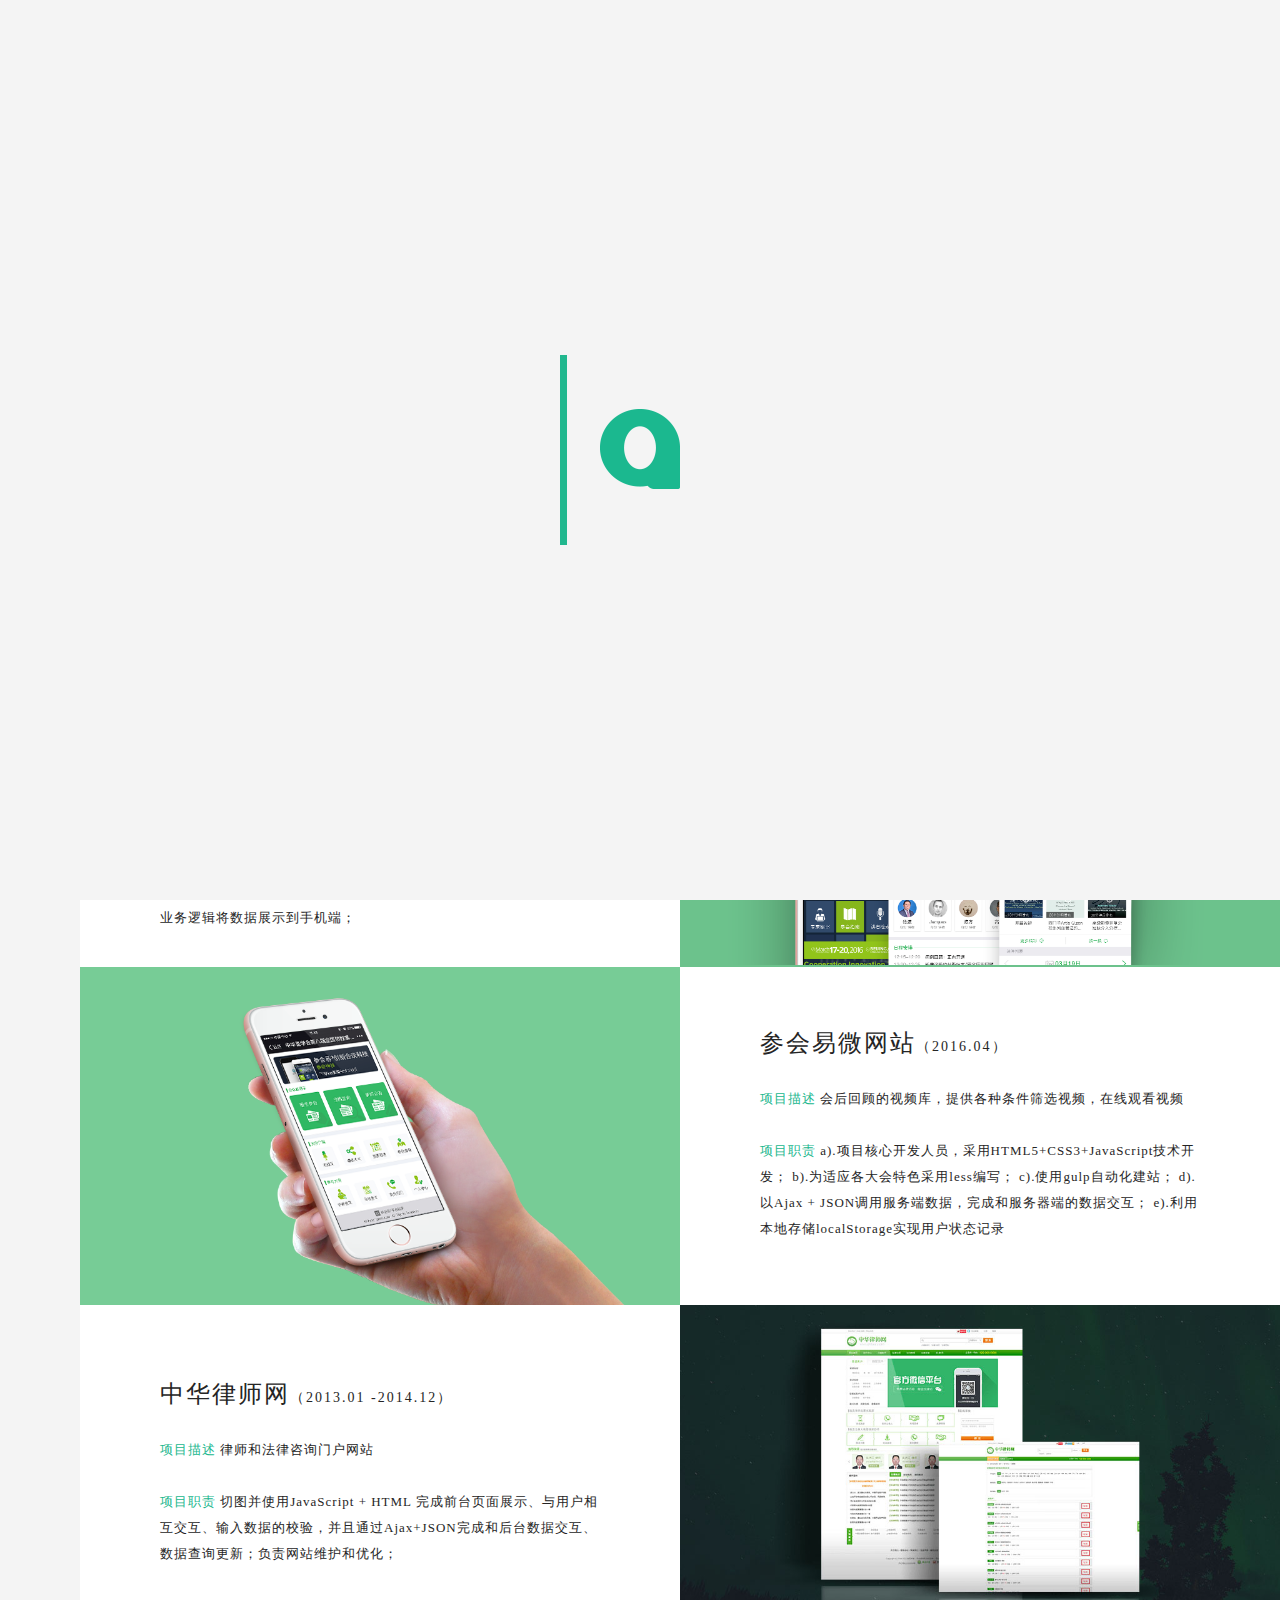
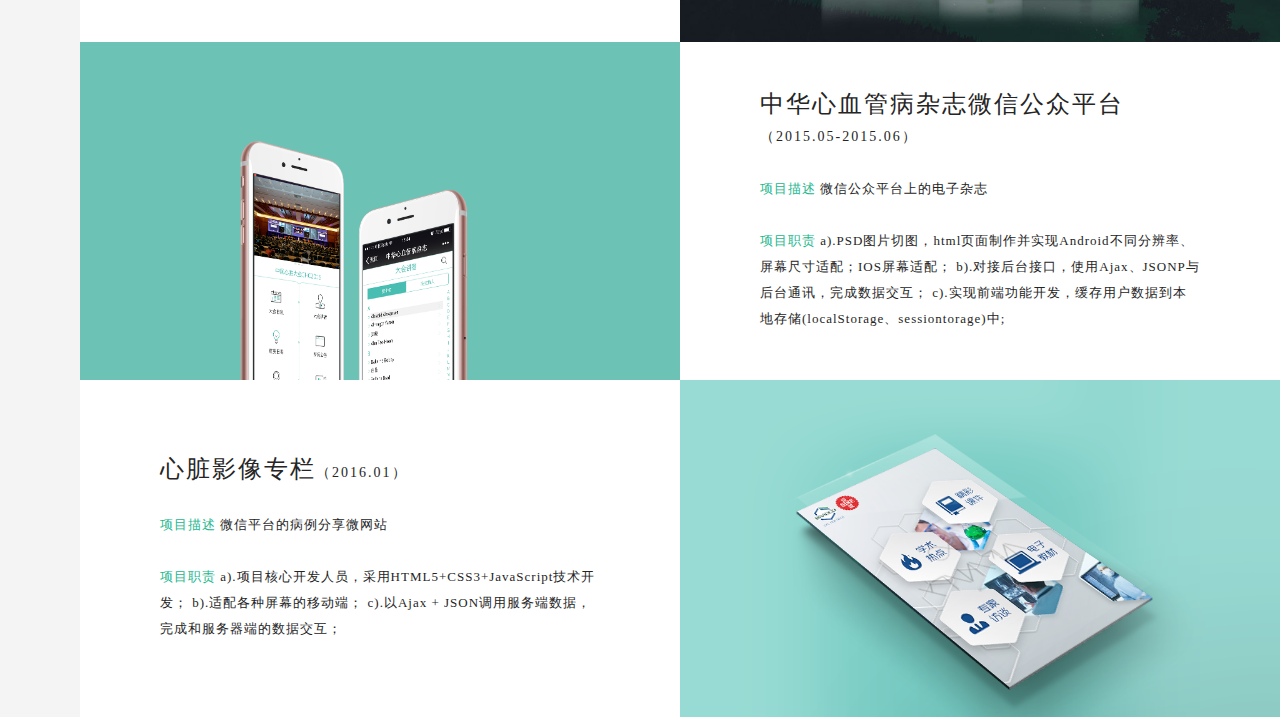
==== commit a2880e72: "init" ====
--- a/experience.html
+++ b/experience.html
@@ -1 +1 @@
-<!DOCTYPE html><html><head><meta charset="UTF-8"><title>仇学宁的个人网站</title><link rel="icon" href="img/favicon.ico"><script src="js/jquery-2.1.1.min.js" type="text/javascript"></script><script src="js/experience.min.js" type="text/javascript"></script><link href="css/common.min.css" rel="stylesheet"><link href="css/reset.min.css" rel="stylesheet"><link href="css/experience.min.css" rel="stylesheet"></head><body><div class="m-loader" id="m-loader"><div class="loader_img-outer"><p class="loader_img loader_img--first"><img src="img/logo_g.png" width="80" height="80" alt=""></p><p class="loader_img loader_img--last" style=""><img src="img/logo_w.png" width="80" height="80" alt=""></p></div></div><div class="g-wrap"><div class="site-content"><section id="04" class="sec"><div class="sec_inner"><div class="js-lazy sec_head" style="transition-timing-function: cubic-bezier(0.41, 0, 0.18, 1); -webkit-transition-timing-function: cubic-bezier(0.41, 0, 0.18, 1); transition-property: opacity, transform; -webkit-transition-property: opacity, transform; opacity: 1; transform: translateY(0px) scale(1)"><p class="sec_ttl">2015~2016年</p><h2 class="sec_subttl">从实习到工作的部分项目经验</h2></div><div class="sec_body"><div class="featrue"><div id="kv01" class="credo_row"><div class="js-lazy credo_img" data-delay="0.00" style="transition-timing-function: cubic-bezier(0.41, 0, 0.18, 1); -webkit-transition-timing-function: cubic-bezier(0.41, 0, 0.18, 1); transition-property: opacity, transform; -webkit-transition-property: opacity, transform; opacity: 1; transform: translateY(0px) scale(1)"><img src="img/credo01.jpg" alt=""></div><div class="js-lazy credo_caption" data-delay="0.1" style="transition-timing-function: cubic-bezier(0.41, 0, 0.18, 1); -webkit-transition-timing-function: cubic-bezier(0.41, 0, 0.18, 1); transition-property: opacity, transform; -webkit-transition-property: opacity, transform; opacity: 1; transform: translateY(0px) scale(1); transition-delay: 0.1s; -webkit-transition-delay: 0.1s"><h3 class="credo_ttl">视频网站<span>（2016.05）</span></h3><p class="credo_txt"><span>项目描述</span>&nbsp;会后回顾的视频库，提供各种条件筛选视频，在线观看视频<br><br><span>项目职责</span>&nbsp;a).项目核心开发人员，采用HTML5+CSS3+JavaScript技术开发； b).以Ajax + JSON调用服务端数据，完成和服务器端的数据交互； c).使用Video.js开发播放组件</p></div></div><div id="kv02" class="credo_row"><div class="js-lazy credo_caption" data-delay="0.00" style="transition-timing-function: cubic-bezier(0.41, 0, 0.18, 1); -webkit-transition-timing-function: cubic-bezier(0.41, 0, 0.18, 1); transition-property: opacity, transform; -webkit-transition-property: opacity, transform; opacity: 1; transform: translateY(0px) scale(1)"><h3 class="credo_ttl">CIT App<span>（2015.12~2016.03）</span></h3><p class="credo_txt"><span>项目描述</span>&nbsp;CIT App<br><br><span>项目职责</span>&nbsp; a).项目开发人员，采用WebView + HTML5 + JavaScript混合开发模式开发； b).实现页面UI使用HTML5+CSS3实现接近原生App的界面及用户体验，接口调用、部分功能实现采用ajax； c).JavaScript + Ajax，实现客户录入信息的校验、友善地用户操作提示； d).以Ajax + JSON调用服务端数据，完成和服务器端的数据交互，根据后台数据和业务逻辑将数据展示到手机端；</p></div><div class="js-lazy credo_img" data-delay="0.1" style="transition-timing-function: cubic-bezier(0.41, 0, 0.18, 1); -webkit-transition-timing-function: cubic-bezier(0.41, 0, 0.18, 1); transition-property: opacity, transform; -webkit-transition-property: opacity, transform; opacity: 1; transform: translateY(0px) scale(1); transition-delay: 0.1s; -webkit-transition-delay: 0.1s"><img src="img/kv02.png" alt=""></div></div><div id="kv03" class="credo_row"><div class="js-lazy credo_img" data-delay="0.00" style="transition-timing-function: cubic-bezier(0.41, 0, 0.18, 1); -webkit-transition-timing-function: cubic-bezier(0.41, 0, 0.18, 1); transition-property: opacity, transform; -webkit-transition-property: opacity, transform; opacity: 1; transform: translateY(0px) scale(1)"><img src="img/kv03.png" alt=""></div><div class="js-lazy credo_caption" data-delay="0.1" style="transition-timing-function: cubic-bezier(0.41, 0, 0.18, 1); -webkit-transition-timing-function: cubic-bezier(0.41, 0, 0.18, 1); transition-property: opacity, transform; -webkit-transition-property: opacity, transform; opacity: 1; transform: translateY(0px) scale(1); transition-delay: 0.1s; -webkit-transition-delay: 0.1s"><h3 class="credo_ttl">参会易微网站<span>（2016.04）</span></h3><p class="credo_txt"><span>项目描述</span>&nbsp;会后回顾的视频库，提供各种条件筛选视频，在线观看视频<br><br><span>项目职责</span>&nbsp;a).项目核心开发人员，采用HTML5+CSS3+JavaScript技术开发； b).为适应各大会特色采用less编写； c).使用gulp自动化建站； d).以Ajax + JSON调用服务端数据，完成和服务器端的数据交互； e).利用本地存储localStorage实现用户状态记录</p></div></div><div id="kv04" class="credo_row"><div class="js-lazy credo_caption" data-delay="0.00" style="transition-timing-function: cubic-bezier(0.41, 0, 0.18, 1); -webkit-transition-timing-function: cubic-bezier(0.41, 0, 0.18, 1); transition-property: opacity, transform; -webkit-transition-property: opacity, transform; opacity: 1; transform: translateY(0px) scale(1)"><h3 class="credo_ttl">中华律师网<span>（2013.01 -2014.12）</span></h3><p class="credo_txt"><span>项目描述</span>&nbsp;律师和法律咨询门户网站<br><br><span>项目职责</span>&nbsp;切图并使用JavaScript + HTML 完成前台页面展示、与用户相互交互、输入数据的校验，并且通过Ajax+JSON完成和后台数据交互、数据查询更新；负责网站维护和优化；</p></div><div class="js-lazy credo_img" data-delay="0.1" style="transition-timing-function: cubic-bezier(0.41, 0, 0.18, 1); -webkit-transition-timing-function: cubic-bezier(0.41, 0, 0.18, 1); transition-property: opacity, transform; -webkit-transition-property: opacity, transform; opacity: 1; transform: translateY(0px) scale(1); transition-delay: 0.1s; -webkit-transition-delay: 0.1s"><img src="img/credo04.jpg" alt=""></div></div><div id="kv05" class="credo_row"><div class="js-lazy credo_img" data-delay="0.00" style="transition-timing-function: cubic-bezier(0.41, 0, 0.18, 1); -webkit-transition-timing-function: cubic-bezier(0.41, 0, 0.18, 1); transition-property: opacity, transform; -webkit-transition-property: opacity, transform; opacity: 1; transform: translateY(0px) scale(1)"><img src="img/kv05.png" alt=""></div><div class="js-lazy credo_caption" data-delay="0.1" style="transition-timing-function: cubic-bezier(0.41, 0, 0.18, 1); -webkit-transition-timing-function: cubic-bezier(0.41, 0, 0.18, 1); transition-property: opacity, transform; -webkit-transition-property: opacity, transform; opacity: 1; transform: translateY(0px) scale(1); transition-delay: 0.1s; -webkit-transition-delay: 0.1s"><h3 class="credo_ttl">中华心血管病杂志微信公众平台<span>（2015.05-2015.06）</span></h3><p class="credo_txt"><span>项目描述</span>&nbsp;微信公众平台上的电子杂志<br><br><span>项目职责</span>&nbsp;a).PSD图片切图，html页面制作并实现Android不同分辨率、屏幕尺寸适配；IOS屏幕适配； b).对接后台接口，使用Ajax、JSONP与后台通讯，完成数据交互； c).实现前端功能开发，缓存用户数据到本地存储(localStorage、sessiontorage)中 ;</p></div></div><div id="kv06" class="credo_row"><div class="js-lazy credo_caption" data-delay="0.00" style="transition-timing-function: cubic-bezier(0.41, 0, 0.18, 1); -webkit-transition-timing-function: cubic-bezier(0.41, 0, 0.18, 1); transition-property: opacity, transform; -webkit-transition-property: opacity, transform; opacity: 1; transform: translateY(0px) scale(1)"><h3 class="credo_ttl">心脏影像专栏<span>（2016.01）</span></h3><p class="credo_txt"><span>项目描述</span>&nbsp;微信平台的病例分享微网站<br><br><span>项目职责</span>&nbsp;a).项目核心开发人员，采用HTML5+CSS3+JavaScript技术开发； b).适配各种屏幕的移动端； c).以Ajax + JSON调用服务端数据，完成和服务器端的数据交互；</p></div><div class="js-lazy credo_img" data-delay="0.1" style="transition-timing-function: cubic-bezier(0.41, 0, 0.18, 1); -webkit-transition-timing-function: cubic-bezier(0.41, 0, 0.18, 1); transition-property: opacity, transform; -webkit-transition-property: opacity, transform; opacity: 1; transform: translateY(0px) scale(1); transition-delay: 0.1s; -webkit-transition-delay: 0.1s"><img src="img/kv06.png" alt=""></div></div></div></div></div></section></div><header class="site-header" style=""><a href="index.html" class="h_logo"><span class="h_logo_img"></span></a><div class="h_nav-outer"><nav class="h_nav"><a href="#" class="h_link" style="transition-delay: 0ms; -webkit-transition-delay: 0ms">个人简介</a> <a href="experience.html" class="h_link" style="transition-delay: 22ms; -webkit-transition-delay: 22ms">工作经历</a> <a href="#" class="js-h-link h_link" data-target=".nav--01" style="transition-delay: 44ms; -webkit-transition-delay: 44ms">专业技能</a></nav></div></header></div><aside class="g-contact show" style=""><a href="#contact" class="js-side-contact side_btn side_btn-contact" data-open=".contact"><div class="i_contact"><p>联系我</p><p>contact</p></div></a><div class="contact_info-outer"><div class="contact_info contact_info-inner"><p class="contact_info-title">01/<span>工作地点</span></p><p class="contact_info-msg">仅限杭州市区</p></div><div class="contact_info contact_info-inner"><p class="contact_info-title">02/<span>邮箱地址</span></p><p class="contact_info-msg">499561967@qq.com</p></div><div class="contact_info contact_info-inner"><p class="contact_info-title">03/<span>手机号</span></p><p class="contact_info-msg">18268932173</p></div></div></aside><div class="js-side-overlay side_overlay"></div></body></html>+<!DOCTYPE html><html><head><meta charset="UTF-8"><title>仇学宁的个人网站</title><link rel="icon" href="img/favicon.ico"><script src="js/jquery-2.1.1.min.js" type="text/javascript"></script><script src="js/experience.min.js" type="text/javascript"></script><link href="css/common.min.css" rel="stylesheet"><link href="css/reset.min.css" rel="stylesheet"><link href="css/experience.min.css" rel="stylesheet"></head><body><div class="m-loader" id="m-loader"><div class="loader_img-outer"><p class="loader_img loader_img--first"><img src="img/logo_g.png" width="80" height="80" alt=""></p><p class="loader_img loader_img--last" style=""><img src="img/logo_w.png" width="80" height="80" alt=""></p></div></div><div class="g-wrap"><div class="site-content"><section id="04" class="sec"><div class="sec_inner"><div class="js-lazy sec_head" style="transition-timing-function: cubic-bezier(0.41, 0, 0.18, 1); -webkit-transition-timing-function: cubic-bezier(0.41, 0, 0.18, 1); transition-property: opacity, transform; -webkit-transition-property: opacity, transform; opacity: 1; transform: translateY(0px) scale(1)"><p class="sec_ttl">2015~2016年</p><h2 class="sec_subttl">从实习到工作的部分项目经验</h2></div><div class="sec_body"><div class="featrue"><div id="kv01" class="credo_row"><div class="js-lazy credo_img" data-delay="0.00" style="transition-timing-function: cubic-bezier(0.41, 0, 0.18, 1); -webkit-transition-timing-function: cubic-bezier(0.41, 0, 0.18, 1); transition-property: opacity, transform; -webkit-transition-property: opacity, transform; opacity: 1; transform: translateY(0px) scale(1)"><img src="img/credo01.jpg" alt=""></div><div class="js-lazy credo_caption" data-delay="0.1" style="transition-timing-function: cubic-bezier(0.41, 0, 0.18, 1); -webkit-transition-timing-function: cubic-bezier(0.41, 0, 0.18, 1); transition-property: opacity, transform; -webkit-transition-property: opacity, transform; opacity: 1; transform: translateY(0px) scale(1); transition-delay: 0.1s; -webkit-transition-delay: 0.1s"><h3 class="credo_ttl">视频网站<span>（2016.05）</span></h3><p class="credo_txt"><span>项目描述</span>&nbsp;会后回顾的视频库，提供各种条件筛选视频，在线观看视频<br><br><span>项目职责</span>&nbsp;a).项目核心开发人员，采用HTML5+CSS3+JavaScript技术开发； b).以Ajax + JSON调用服务端数据，完成和服务器端的数据交互； c).使用Video.js开发播放组件</p></div></div><div id="kv02" class="credo_row"><div class="js-lazy credo_caption" data-delay="0.00" style="transition-timing-function: cubic-bezier(0.41, 0, 0.18, 1); -webkit-transition-timing-function: cubic-bezier(0.41, 0, 0.18, 1); transition-property: opacity, transform; -webkit-transition-property: opacity, transform; opacity: 1; transform: translateY(0px) scale(1)"><h3 class="credo_ttl">CIT App<span>（2015.12~2016.03）</span></h3><p class="credo_txt"><span>项目描述</span>&nbsp;CIT App<br><br><span>项目职责</span>&nbsp; a).项目开发人员，采用WebView + HTML5 + JavaScript混合开发模式开发； b).实现页面UI使用HTML5+CSS3实现接近原生App的界面及用户体验，接口调用、部分功能实现采用ajax； c).JavaScript + Ajax，实现客户录入信息的校验、友善地用户操作提示； d).以Ajax + JSON调用服务端数据，完成和服务器端的数据交互，根据后台数据和业务逻辑将数据展示到手机端；</p></div><div class="js-lazy credo_img" data-delay="0.1" style="transition-timing-function: cubic-bezier(0.41, 0, 0.18, 1); -webkit-transition-timing-function: cubic-bezier(0.41, 0, 0.18, 1); transition-property: opacity, transform; -webkit-transition-property: opacity, transform; opacity: 1; transform: translateY(0px) scale(1); transition-delay: 0.1s; -webkit-transition-delay: 0.1s"><img src="img/kv02.png" alt=""></div></div><div id="kv03" class="credo_row"><div class="js-lazy credo_img" data-delay="0.00" style="transition-timing-function: cubic-bezier(0.41, 0, 0.18, 1); -webkit-transition-timing-function: cubic-bezier(0.41, 0, 0.18, 1); transition-property: opacity, transform; -webkit-transition-property: opacity, transform; opacity: 1; transform: translateY(0px) scale(1)"><img src="img/kv03.png" alt=""></div><div class="js-lazy credo_caption" data-delay="0.1" style="transition-timing-function: cubic-bezier(0.41, 0, 0.18, 1); -webkit-transition-timing-function: cubic-bezier(0.41, 0, 0.18, 1); transition-property: opacity, transform; -webkit-transition-property: opacity, transform; opacity: 1; transform: translateY(0px) scale(1); transition-delay: 0.1s; -webkit-transition-delay: 0.1s"><h3 class="credo_ttl">参会易微网站<span>（2016.04）</span></h3><p class="credo_txt"><span>项目描述</span>&nbsp;会后回顾的视频库，提供各种条件筛选视频，在线观看视频<br><br><span>项目职责</span>&nbsp;a).项目核心开发人员，采用HTML5+CSS3+JavaScript技术开发； b).为适应各大会特色采用less编写； c).使用gulp自动化建站； d).以Ajax + JSON调用服务端数据，完成和服务器端的数据交互； e).利用本地存储localStorage实现用户状态记录</p></div></div><div id="kv04" class="credo_row"><div class="js-lazy credo_caption" data-delay="0.00" style="transition-timing-function: cubic-bezier(0.41, 0, 0.18, 1); -webkit-transition-timing-function: cubic-bezier(0.41, 0, 0.18, 1); transition-property: opacity, transform; -webkit-transition-property: opacity, transform; opacity: 1; transform: translateY(0px) scale(1)"><h3 class="credo_ttl">中华律师网<span>（2013.01 -2014.12）</span></h3><p class="credo_txt"><span>项目描述</span>&nbsp;律师和法律咨询门户网站<br><br><span>项目职责</span>&nbsp;切图并使用JavaScript + HTML 完成前台页面展示、与用户相互交互、输入数据的校验，并且通过Ajax+JSON完成和后台数据交互、数据查询更新；负责网站维护和优化；</p></div><div class="js-lazy credo_img" data-delay="0.1" style="transition-timing-function: cubic-bezier(0.41, 0, 0.18, 1); -webkit-transition-timing-function: cubic-bezier(0.41, 0, 0.18, 1); transition-property: opacity, transform; -webkit-transition-property: opacity, transform; opacity: 1; transform: translateY(0px) scale(1); transition-delay: 0.1s; -webkit-transition-delay: 0.1s"><img src="img/credo04.jpg" alt=""></div></div><div id="kv05" class="credo_row"><div class="js-lazy credo_img" data-delay="0.00" style="transition-timing-function: cubic-bezier(0.41, 0, 0.18, 1); -webkit-transition-timing-function: cubic-bezier(0.41, 0, 0.18, 1); transition-property: opacity, transform; -webkit-transition-property: opacity, transform; opacity: 1; transform: translateY(0px) scale(1)"><img src="img/kv05.png" alt=""></div><div class="js-lazy credo_caption" data-delay="0.1" style="transition-timing-function: cubic-bezier(0.41, 0, 0.18, 1); -webkit-transition-timing-function: cubic-bezier(0.41, 0, 0.18, 1); transition-property: opacity, transform; -webkit-transition-property: opacity, transform; opacity: 1; transform: translateY(0px) scale(1); transition-delay: 0.1s; -webkit-transition-delay: 0.1s"><h3 class="credo_ttl">中华心血管病杂志微信公众平台<span>（2015.05-2015.06）</span></h3><p class="credo_txt"><span>项目描述</span>&nbsp;微信公众平台上的电子杂志<br><br><span>项目职责</span>&nbsp;a).PSD图片切图，html页面制作并实现Android不同分辨率、屏幕尺寸适配；IOS屏幕适配； b).对接后台接口，使用Ajax、JSONP与后台通讯，完成数据交互； c).实现前端功能开发，缓存用户数据到本地存储(localStorage、sessiontorage)中;</p></div></div><div id="kv06" class="credo_row"><div class="js-lazy credo_caption" data-delay="0.00" style="transition-timing-function: cubic-bezier(0.41, 0, 0.18, 1); -webkit-transition-timing-function: cubic-bezier(0.41, 0, 0.18, 1); transition-property: opacity, transform; -webkit-transition-property: opacity, transform; opacity: 1; transform: translateY(0px) scale(1)"><h3 class="credo_ttl">心脏影像专栏<span>（2016.01）</span></h3><p class="credo_txt"><span>项目描述</span>&nbsp;微信平台的病例分享微网站<br><br><span>项目职责</span>&nbsp;a).项目核心开发人员，采用HTML5+CSS3+JavaScript技术开发； b).适配各种屏幕的移动端； c).以Ajax + JSON调用服务端数据，完成和服务器端的数据交互；</p></div><div class="js-lazy credo_img" data-delay="0.1" style="transition-timing-function: cubic-bezier(0.41, 0, 0.18, 1); -webkit-transition-timing-function: cubic-bezier(0.41, 0, 0.18, 1); transition-property: opacity, transform; -webkit-transition-property: opacity, transform; opacity: 1; transform: translateY(0px) scale(1); transition-delay: 0.1s; -webkit-transition-delay: 0.1s"><img src="img/kv06.png" alt=""></div></div></div></div></div></section></div><header class="site-header" style=""><a href="index.html" class="h_logo"><span class="h_logo_img"></span></a><div class="h_nav-outer"><nav class="h_nav"><a href="#" class="h_link" style="transition-delay: 0ms; -webkit-transition-delay: 0ms">个人简介</a> <a href="experience.html" class="h_link" style="transition-delay: 22ms; -webkit-transition-delay: 22ms">工作经历</a> <a href="#" class="js-h-link h_link" data-target=".nav--01" style="transition-delay: 44ms; -webkit-transition-delay: 44ms">专业技能</a></nav></div></header></div><aside class="g-contact show" style=""><a href="#contact" class="js-side-contact side_btn side_btn-contact" data-open=".contact"><div class="i_contact"><p>联系我</p><p>contact</p></div></a><div class="contact_info-outer"><div class="contact_info contact_info-inner"><p class="contact_info-title">01/<span>工作地点</span></p><p class="contact_info-msg">仅限杭州市区</p></div><div class="contact_info contact_info-inner"><p class="contact_info-title">02/<span>邮箱地址</span></p><p class="contact_info-msg">499561967@qq.com</p></div><div class="contact_info contact_info-inner"><p class="contact_info-title">03/<span>手机号</span></p><p class="contact_info-msg">18268932173</p></div></div></aside><div class="js-side-overlay side_overlay"></div></body></html>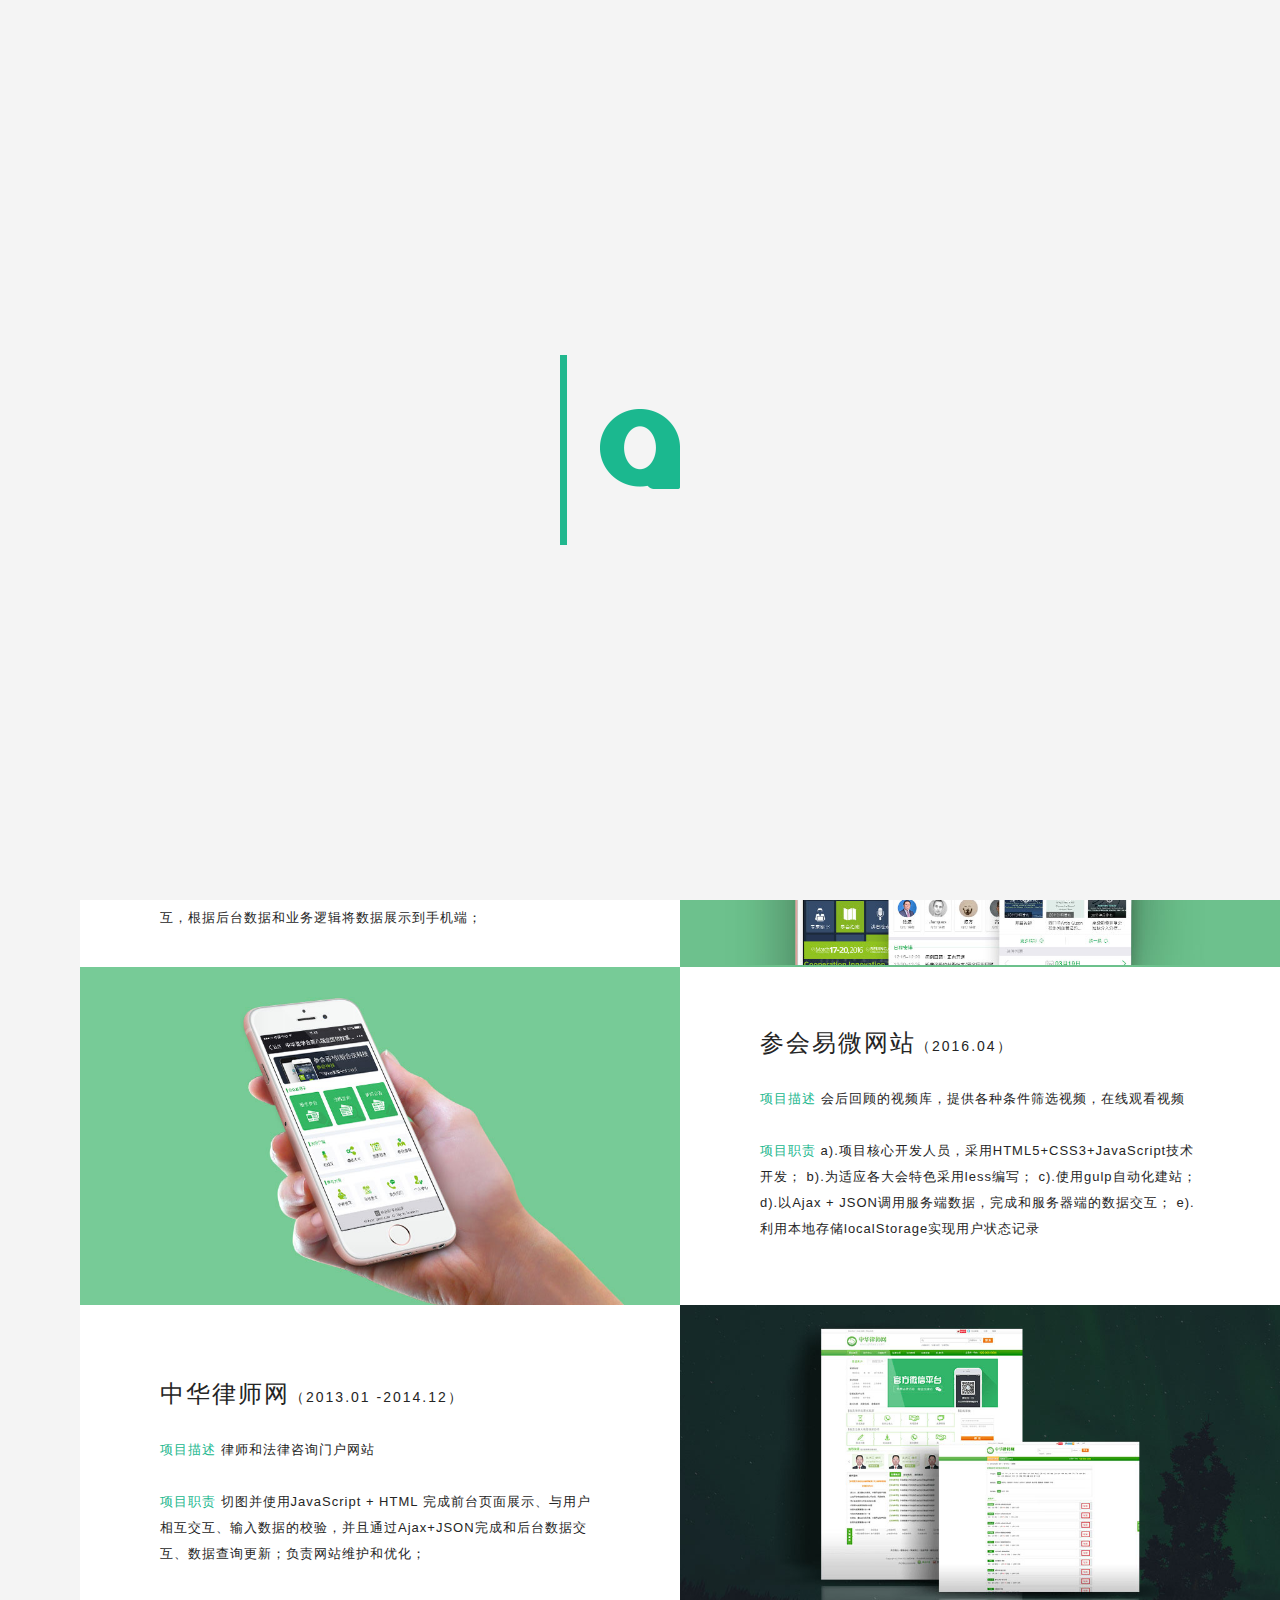
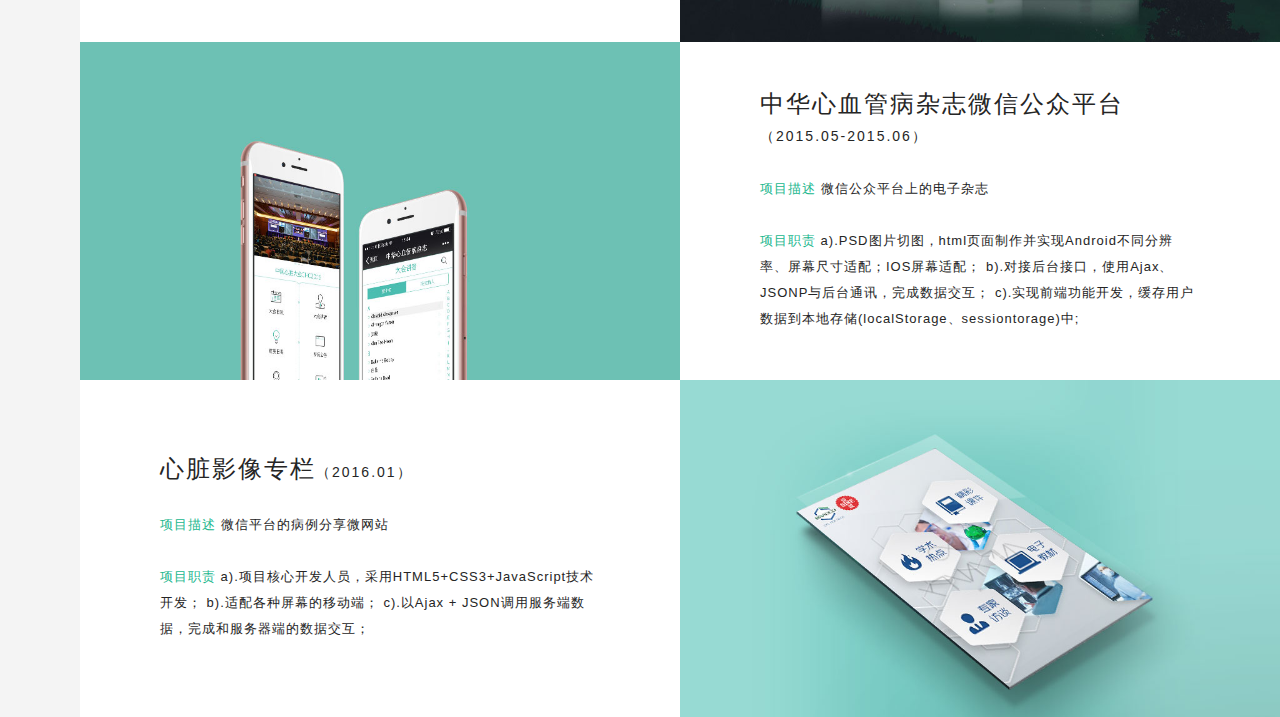
==== commit ff8e3d48: "init" ====
--- a/experience.html
+++ b/experience.html
@@ -1 +1 @@
-<!DOCTYPE html><html><head><meta charset="UTF-8"><title>仇学宁的个人网站</title><link rel="icon" href="img/favicon.ico"><script src="js/jquery-2.1.1.min.js" type="text/javascript"></script><script src="js/experience.min.js" type="text/javascript"></script><link href="css/common.min.css" rel="stylesheet"><link href="css/reset.min.css" rel="stylesheet"><link href="css/experience.min.css" rel="stylesheet"></head><body><div class="m-loader" id="m-loader"><div class="loader_img-outer"><p class="loader_img loader_img--first"><img src="img/logo_g.png" width="80" height="80" alt=""></p><p class="loader_img loader_img--last" style=""><img src="img/logo_w.png" width="80" height="80" alt=""></p></div></div><div class="g-wrap"><div class="site-content"><section id="04" class="sec"><div class="sec_inner"><div class="js-lazy sec_head" style="transition-timing-function: cubic-bezier(0.41, 0, 0.18, 1); -webkit-transition-timing-function: cubic-bezier(0.41, 0, 0.18, 1); transition-property: opacity, transform; -webkit-transition-property: opacity, transform; opacity: 1; transform: translateY(0px) scale(1)"><p class="sec_ttl">2015~2016年</p><h2 class="sec_subttl">从实习到工作的部分项目经验</h2></div><div class="sec_body"><div class="featrue"><div id="kv01" class="credo_row"><div class="js-lazy credo_img" data-delay="0.00" style="transition-timing-function: cubic-bezier(0.41, 0, 0.18, 1); -webkit-transition-timing-function: cubic-bezier(0.41, 0, 0.18, 1); transition-property: opacity, transform; -webkit-transition-property: opacity, transform; opacity: 1; transform: translateY(0px) scale(1)"><img src="img/credo01.jpg" alt=""></div><div class="js-lazy credo_caption" data-delay="0.1" style="transition-timing-function: cubic-bezier(0.41, 0, 0.18, 1); -webkit-transition-timing-function: cubic-bezier(0.41, 0, 0.18, 1); transition-property: opacity, transform; -webkit-transition-property: opacity, transform; opacity: 1; transform: translateY(0px) scale(1); transition-delay: 0.1s; -webkit-transition-delay: 0.1s"><h3 class="credo_ttl">视频网站<span>（2016.05）</span></h3><p class="credo_txt"><span>项目描述</span>&nbsp;会后回顾的视频库，提供各种条件筛选视频，在线观看视频<br><br><span>项目职责</span>&nbsp;a).项目核心开发人员，采用HTML5+CSS3+JavaScript技术开发； b).以Ajax + JSON调用服务端数据，完成和服务器端的数据交互； c).使用Video.js开发播放组件</p></div></div><div id="kv02" class="credo_row"><div class="js-lazy credo_caption" data-delay="0.00" style="transition-timing-function: cubic-bezier(0.41, 0, 0.18, 1); -webkit-transition-timing-function: cubic-bezier(0.41, 0, 0.18, 1); transition-property: opacity, transform; -webkit-transition-property: opacity, transform; opacity: 1; transform: translateY(0px) scale(1)"><h3 class="credo_ttl">CIT App<span>（2015.12~2016.03）</span></h3><p class="credo_txt"><span>项目描述</span>&nbsp;CIT App<br><br><span>项目职责</span>&nbsp; a).项目开发人员，采用WebView + HTML5 + JavaScript混合开发模式开发； b).实现页面UI使用HTML5+CSS3实现接近原生App的界面及用户体验，接口调用、部分功能实现采用ajax； c).JavaScript + Ajax，实现客户录入信息的校验、友善地用户操作提示； d).以Ajax + JSON调用服务端数据，完成和服务器端的数据交互，根据后台数据和业务逻辑将数据展示到手机端；</p></div><div class="js-lazy credo_img" data-delay="0.1" style="transition-timing-function: cubic-bezier(0.41, 0, 0.18, 1); -webkit-transition-timing-function: cubic-bezier(0.41, 0, 0.18, 1); transition-property: opacity, transform; -webkit-transition-property: opacity, transform; opacity: 1; transform: translateY(0px) scale(1); transition-delay: 0.1s; -webkit-transition-delay: 0.1s"><img src="img/kv02.png" alt=""></div></div><div id="kv03" class="credo_row"><div class="js-lazy credo_img" data-delay="0.00" style="transition-timing-function: cubic-bezier(0.41, 0, 0.18, 1); -webkit-transition-timing-function: cubic-bezier(0.41, 0, 0.18, 1); transition-property: opacity, transform; -webkit-transition-property: opacity, transform; opacity: 1; transform: translateY(0px) scale(1)"><img src="img/kv03.png" alt=""></div><div class="js-lazy credo_caption" data-delay="0.1" style="transition-timing-function: cubic-bezier(0.41, 0, 0.18, 1); -webkit-transition-timing-function: cubic-bezier(0.41, 0, 0.18, 1); transition-property: opacity, transform; -webkit-transition-property: opacity, transform; opacity: 1; transform: translateY(0px) scale(1); transition-delay: 0.1s; -webkit-transition-delay: 0.1s"><h3 class="credo_ttl">参会易微网站<span>（2016.04）</span></h3><p class="credo_txt"><span>项目描述</span>&nbsp;会后回顾的视频库，提供各种条件筛选视频，在线观看视频<br><br><span>项目职责</span>&nbsp;a).项目核心开发人员，采用HTML5+CSS3+JavaScript技术开发； b).为适应各大会特色采用less编写； c).使用gulp自动化建站； d).以Ajax + JSON调用服务端数据，完成和服务器端的数据交互； e).利用本地存储localStorage实现用户状态记录</p></div></div><div id="kv04" class="credo_row"><div class="js-lazy credo_caption" data-delay="0.00" style="transition-timing-function: cubic-bezier(0.41, 0, 0.18, 1); -webkit-transition-timing-function: cubic-bezier(0.41, 0, 0.18, 1); transition-property: opacity, transform; -webkit-transition-property: opacity, transform; opacity: 1; transform: translateY(0px) scale(1)"><h3 class="credo_ttl">中华律师网<span>（2013.01 -2014.12）</span></h3><p class="credo_txt"><span>项目描述</span>&nbsp;律师和法律咨询门户网站<br><br><span>项目职责</span>&nbsp;切图并使用JavaScript + HTML 完成前台页面展示、与用户相互交互、输入数据的校验，并且通过Ajax+JSON完成和后台数据交互、数据查询更新；负责网站维护和优化；</p></div><div class="js-lazy credo_img" data-delay="0.1" style="transition-timing-function: cubic-bezier(0.41, 0, 0.18, 1); -webkit-transition-timing-function: cubic-bezier(0.41, 0, 0.18, 1); transition-property: opacity, transform; -webkit-transition-property: opacity, transform; opacity: 1; transform: translateY(0px) scale(1); transition-delay: 0.1s; -webkit-transition-delay: 0.1s"><img src="img/credo04.jpg" alt=""></div></div><div id="kv05" class="credo_row"><div class="js-lazy credo_img" data-delay="0.00" style="transition-timing-function: cubic-bezier(0.41, 0, 0.18, 1); -webkit-transition-timing-function: cubic-bezier(0.41, 0, 0.18, 1); transition-property: opacity, transform; -webkit-transition-property: opacity, transform; opacity: 1; transform: translateY(0px) scale(1)"><img src="img/kv05.png" alt=""></div><div class="js-lazy credo_caption" data-delay="0.1" style="transition-timing-function: cubic-bezier(0.41, 0, 0.18, 1); -webkit-transition-timing-function: cubic-bezier(0.41, 0, 0.18, 1); transition-property: opacity, transform; -webkit-transition-property: opacity, transform; opacity: 1; transform: translateY(0px) scale(1); transition-delay: 0.1s; -webkit-transition-delay: 0.1s"><h3 class="credo_ttl">中华心血管病杂志微信公众平台<span>（2015.05-2015.06）</span></h3><p class="credo_txt"><span>项目描述</span>&nbsp;微信公众平台上的电子杂志<br><br><span>项目职责</span>&nbsp;a).PSD图片切图，html页面制作并实现Android不同分辨率、屏幕尺寸适配；IOS屏幕适配； b).对接后台接口，使用Ajax、JSONP与后台通讯，完成数据交互； c).实现前端功能开发，缓存用户数据到本地存储(localStorage、sessiontorage)中;</p></div></div><div id="kv06" class="credo_row"><div class="js-lazy credo_caption" data-delay="0.00" style="transition-timing-function: cubic-bezier(0.41, 0, 0.18, 1); -webkit-transition-timing-function: cubic-bezier(0.41, 0, 0.18, 1); transition-property: opacity, transform; -webkit-transition-property: opacity, transform; opacity: 1; transform: translateY(0px) scale(1)"><h3 class="credo_ttl">心脏影像专栏<span>（2016.01）</span></h3><p class="credo_txt"><span>项目描述</span>&nbsp;微信平台的病例分享微网站<br><br><span>项目职责</span>&nbsp;a).项目核心开发人员，采用HTML5+CSS3+JavaScript技术开发； b).适配各种屏幕的移动端； c).以Ajax + JSON调用服务端数据，完成和服务器端的数据交互；</p></div><div class="js-lazy credo_img" data-delay="0.1" style="transition-timing-function: cubic-bezier(0.41, 0, 0.18, 1); -webkit-transition-timing-function: cubic-bezier(0.41, 0, 0.18, 1); transition-property: opacity, transform; -webkit-transition-property: opacity, transform; opacity: 1; transform: translateY(0px) scale(1); transition-delay: 0.1s; -webkit-transition-delay: 0.1s"><img src="img/kv06.png" alt=""></div></div></div></div></div></section></div><header class="site-header" style=""><a href="index.html" class="h_logo"><span class="h_logo_img"></span></a><div class="h_nav-outer"><nav class="h_nav"><a href="#" class="h_link" style="transition-delay: 0ms; -webkit-transition-delay: 0ms">个人简介</a> <a href="experience.html" class="h_link" style="transition-delay: 22ms; -webkit-transition-delay: 22ms">工作经历</a> <a href="#" class="js-h-link h_link" data-target=".nav--01" style="transition-delay: 44ms; -webkit-transition-delay: 44ms">专业技能</a></nav></div></header></div><aside class="g-contact show" style=""><a href="#contact" class="js-side-contact side_btn side_btn-contact" data-open=".contact"><div class="i_contact"><p>联系我</p><p>contact</p></div></a><div class="contact_info-outer"><div class="contact_info contact_info-inner"><p class="contact_info-title">01/<span>工作地点</span></p><p class="contact_info-msg">仅限杭州市区</p></div><div class="contact_info contact_info-inner"><p class="contact_info-title">02/<span>邮箱地址</span></p><p class="contact_info-msg">499561967@qq.com</p></div><div class="contact_info contact_info-inner"><p class="contact_info-title">03/<span>手机号</span></p><p class="contact_info-msg">18268932173</p></div></div></aside><div class="js-side-overlay side_overlay"></div></body></html>+<!DOCTYPE html><html><head><meta charset="UTF-8"><title>仇学宁的个人网站</title><link rel="icon" href="img/favicon.ico"><script src="js/jquery-2.1.1.min.js" type="text/javascript"></script><script src="js/experience.min.js" type="text/javascript"></script><link href="css/common.min.css" rel="stylesheet"><link href="css/reset.min.css" rel="stylesheet"><link href="css/experience.min.css" rel="stylesheet"></head><body><div class="m-loader" id="m-loader"><div class="loader_img-outer"><p class="loader_img loader_img--first"><img src="img/logo_g.png" width="80" height="80" alt=""></p><p class="loader_img loader_img--last" style=""><img src="img/logo_w.png" width="80" height="80" alt=""></p></div></div><div class="g-wrap"><div class="site-content"><section id="04" class="sec"><div class="sec_inner"><div class="js-lazy sec_head" style="transition-timing-function: cubic-bezier(0.41, 0, 0.18, 1); -webkit-transition-timing-function: cubic-bezier(0.41, 0, 0.18, 1); transition-property: opacity, transform; -webkit-transition-property: opacity, transform; opacity: 1; transform: translateY(0px) scale(1)"><p class="sec_ttl">2015~2016年</p><h2 class="sec_subttl">从实习到工作的部分项目经验</h2></div><div class="sec_body"><div class="featrue"><div id="kv01" class="credo_row"><div class="js-lazy credo_img" data-delay="0.00" style="transition-timing-function: cubic-bezier(0.41, 0, 0.18, 1); -webkit-transition-timing-function: cubic-bezier(0.41, 0, 0.18, 1); transition-property: opacity, transform; -webkit-transition-property: opacity, transform; opacity: 1; transform: translateY(0px) scale(1)"><img src="img/credo01.jpg" alt=""></div><div class="js-lazy credo_caption" data-delay="0.1" style="transition-timing-function: cubic-bezier(0.41, 0, 0.18, 1); -webkit-transition-timing-function: cubic-bezier(0.41, 0, 0.18, 1); transition-property: opacity, transform; -webkit-transition-property: opacity, transform; opacity: 1; transform: translateY(0px) scale(1); transition-delay: 0.1s; -webkit-transition-delay: 0.1s"><h3 class="credo_ttl">视频网站<span>（2016.05）</span></h3><p class="credo_txt"><span>项目描述</span>&nbsp;会后回顾的视频库，提供各种条件筛选视频，在线观看视频<br><br><span>项目职责</span>&nbsp;a).项目核心开发人员，采用HTML5+CSS3+JavaScript技术开发； b).以Ajax + JSON调用服务端数据，完成和服务器端的数据交互； c).使用Video.js开发播放组件</p></div></div><div id="kv02" class="credo_row"><div class="js-lazy credo_caption" data-delay="0.00" style="transition-timing-function: cubic-bezier(0.41, 0, 0.18, 1); -webkit-transition-timing-function: cubic-bezier(0.41, 0, 0.18, 1); transition-property: opacity, transform; -webkit-transition-property: opacity, transform; opacity: 1; transform: translateY(0px) scale(1)"><h3 class="credo_ttl">CIT App<span>（2015.12~2016.03）</span></h3><p class="credo_txt"><span>项目描述</span>&nbsp;CIT App<br><br><span>项目职责</span>&nbsp; a).项目开发人员，采用WebView + HTML5 + JavaScript混合开发模式开发； b).实现页面UI使用HTML5+CSS3实现接近原生App的界面及用户体验，接口调用、部分功能实现采用ajax； c).JavaScript + Ajax，实现客户录入信息的校验、友善地用户操作提示； d).以Ajax + JSON调用服务端数据，完成和服务器端的数据交互，根据后台数据和业务逻辑将数据展示到手机端；</p></div><div class="js-lazy credo_img" data-delay="0.1" style="transition-timing-function: cubic-bezier(0.41, 0, 0.18, 1); -webkit-transition-timing-function: cubic-bezier(0.41, 0, 0.18, 1); transition-property: opacity, transform; -webkit-transition-property: opacity, transform; opacity: 1; transform: translateY(0px) scale(1); transition-delay: 0.1s; -webkit-transition-delay: 0.1s"><img src="img/kv02.jpg" alt=""></div></div><div id="kv03" class="credo_row"><div class="js-lazy credo_img" data-delay="0.00" style="transition-timing-function: cubic-bezier(0.41, 0, 0.18, 1); -webkit-transition-timing-function: cubic-bezier(0.41, 0, 0.18, 1); transition-property: opacity, transform; -webkit-transition-property: opacity, transform; opacity: 1; transform: translateY(0px) scale(1)"><img src="img/kv03.jpg" alt=""></div><div class="js-lazy credo_caption" data-delay="0.1" style="transition-timing-function: cubic-bezier(0.41, 0, 0.18, 1); -webkit-transition-timing-function: cubic-bezier(0.41, 0, 0.18, 1); transition-property: opacity, transform; -webkit-transition-property: opacity, transform; opacity: 1; transform: translateY(0px) scale(1); transition-delay: 0.1s; -webkit-transition-delay: 0.1s"><h3 class="credo_ttl">参会易微网站<span>（2016.04）</span></h3><p class="credo_txt"><span>项目描述</span>&nbsp;会后回顾的视频库，提供各种条件筛选视频，在线观看视频<br><br><span>项目职责</span>&nbsp;a).项目核心开发人员，采用HTML5+CSS3+JavaScript技术开发； b).为适应各大会特色采用less编写； c).使用gulp自动化建站； d).以Ajax + JSON调用服务端数据，完成和服务器端的数据交互； e).利用本地存储localStorage实现用户状态记录</p></div></div><div id="kv04" class="credo_row"><div class="js-lazy credo_caption" data-delay="0.00" style="transition-timing-function: cubic-bezier(0.41, 0, 0.18, 1); -webkit-transition-timing-function: cubic-bezier(0.41, 0, 0.18, 1); transition-property: opacity, transform; -webkit-transition-property: opacity, transform; opacity: 1; transform: translateY(0px) scale(1)"><h3 class="credo_ttl">中华律师网<span>（2013.01 -2014.12）</span></h3><p class="credo_txt"><span>项目描述</span>&nbsp;律师和法律咨询门户网站<br><br><span>项目职责</span>&nbsp;切图并使用JavaScript + HTML 完成前台页面展示、与用户相互交互、输入数据的校验，并且通过Ajax+JSON完成和后台数据交互、数据查询更新；负责网站维护和优化；</p></div><div class="js-lazy credo_img" data-delay="0.1" style="transition-timing-function: cubic-bezier(0.41, 0, 0.18, 1); -webkit-transition-timing-function: cubic-bezier(0.41, 0, 0.18, 1); transition-property: opacity, transform; -webkit-transition-property: opacity, transform; opacity: 1; transform: translateY(0px) scale(1); transition-delay: 0.1s; -webkit-transition-delay: 0.1s"><img src="img/credo04.jpg" alt=""></div></div><div id="kv05" class="credo_row"><div class="js-lazy credo_img" data-delay="0.00" style="transition-timing-function: cubic-bezier(0.41, 0, 0.18, 1); -webkit-transition-timing-function: cubic-bezier(0.41, 0, 0.18, 1); transition-property: opacity, transform; -webkit-transition-property: opacity, transform; opacity: 1; transform: translateY(0px) scale(1)"><img src="img/kv05.jpg" alt=""></div><div class="js-lazy credo_caption" data-delay="0.1" style="transition-timing-function: cubic-bezier(0.41, 0, 0.18, 1); -webkit-transition-timing-function: cubic-bezier(0.41, 0, 0.18, 1); transition-property: opacity, transform; -webkit-transition-property: opacity, transform; opacity: 1; transform: translateY(0px) scale(1); transition-delay: 0.1s; -webkit-transition-delay: 0.1s"><h3 class="credo_ttl">中华心血管病杂志微信公众平台<span>（2015.05-2015.06）</span></h3><p class="credo_txt"><span>项目描述</span>&nbsp;微信公众平台上的电子杂志<br><br><span>项目职责</span>&nbsp;a).PSD图片切图，html页面制作并实现Android不同分辨率、屏幕尺寸适配；IOS屏幕适配； b).对接后台接口，使用Ajax、JSONP与后台通讯，完成数据交互； c).实现前端功能开发，缓存用户数据到本地存储(localStorage、sessiontorage)中;</p></div></div><div id="kv06" class="credo_row"><div class="js-lazy credo_caption" data-delay="0.00" style="transition-timing-function: cubic-bezier(0.41, 0, 0.18, 1); -webkit-transition-timing-function: cubic-bezier(0.41, 0, 0.18, 1); transition-property: opacity, transform; -webkit-transition-property: opacity, transform; opacity: 1; transform: translateY(0px) scale(1)"><h3 class="credo_ttl">心脏影像专栏<span>（2016.01）</span></h3><p class="credo_txt"><span>项目描述</span>&nbsp;微信平台的病例分享微网站<br><br><span>项目职责</span>&nbsp;a).项目核心开发人员，采用HTML5+CSS3+JavaScript技术开发； b).适配各种屏幕的移动端； c).以Ajax + JSON调用服务端数据，完成和服务器端的数据交互；</p></div><div class="js-lazy credo_img" data-delay="0.1" style="transition-timing-function: cubic-bezier(0.41, 0, 0.18, 1); -webkit-transition-timing-function: cubic-bezier(0.41, 0, 0.18, 1); transition-property: opacity, transform; -webkit-transition-property: opacity, transform; opacity: 1; transform: translateY(0px) scale(1); transition-delay: 0.1s; -webkit-transition-delay: 0.1s"><img src="img/kv06.jpg" alt=""></div></div></div></div></div></section></div><header class="site-header" style=""><a href="index.html" class="h_logo"><span class="h_logo_img"></span></a><div class="h_nav-outer"><nav class="h_nav"><a href="#" class="h_link" style="transition-delay: 0ms; -webkit-transition-delay: 0ms">个人简介</a> <a href="experience.html" class="h_link" style="transition-delay: 22ms; -webkit-transition-delay: 22ms">工作经历</a> <a href="#" class="js-h-link h_link" data-target=".nav--01" style="transition-delay: 44ms; -webkit-transition-delay: 44ms">专业技能</a></nav></div></header></div><aside class="g-contact show" style=""><a href="#contact" class="js-side-contact side_btn side_btn-contact" data-open=".contact"><div class="i_contact"><p>联系我</p><p>contact</p></div></a><div class="contact_info-outer"><div class="contact_info contact_info-inner"><p class="contact_info-title">01/<span>工作地点</span></p><p class="contact_info-msg">仅限杭州市区</p></div><div class="contact_info contact_info-inner"><p class="contact_info-title">02/<span>邮箱地址</span></p><p class="contact_info-msg">499561967@qq.com</p></div><div class="contact_info contact_info-inner"><p class="contact_info-title">03/<span>手机号</span></p><p class="contact_info-msg">18268932173</p></div></div></aside><div class="js-side-overlay side_overlay"></div></body></html>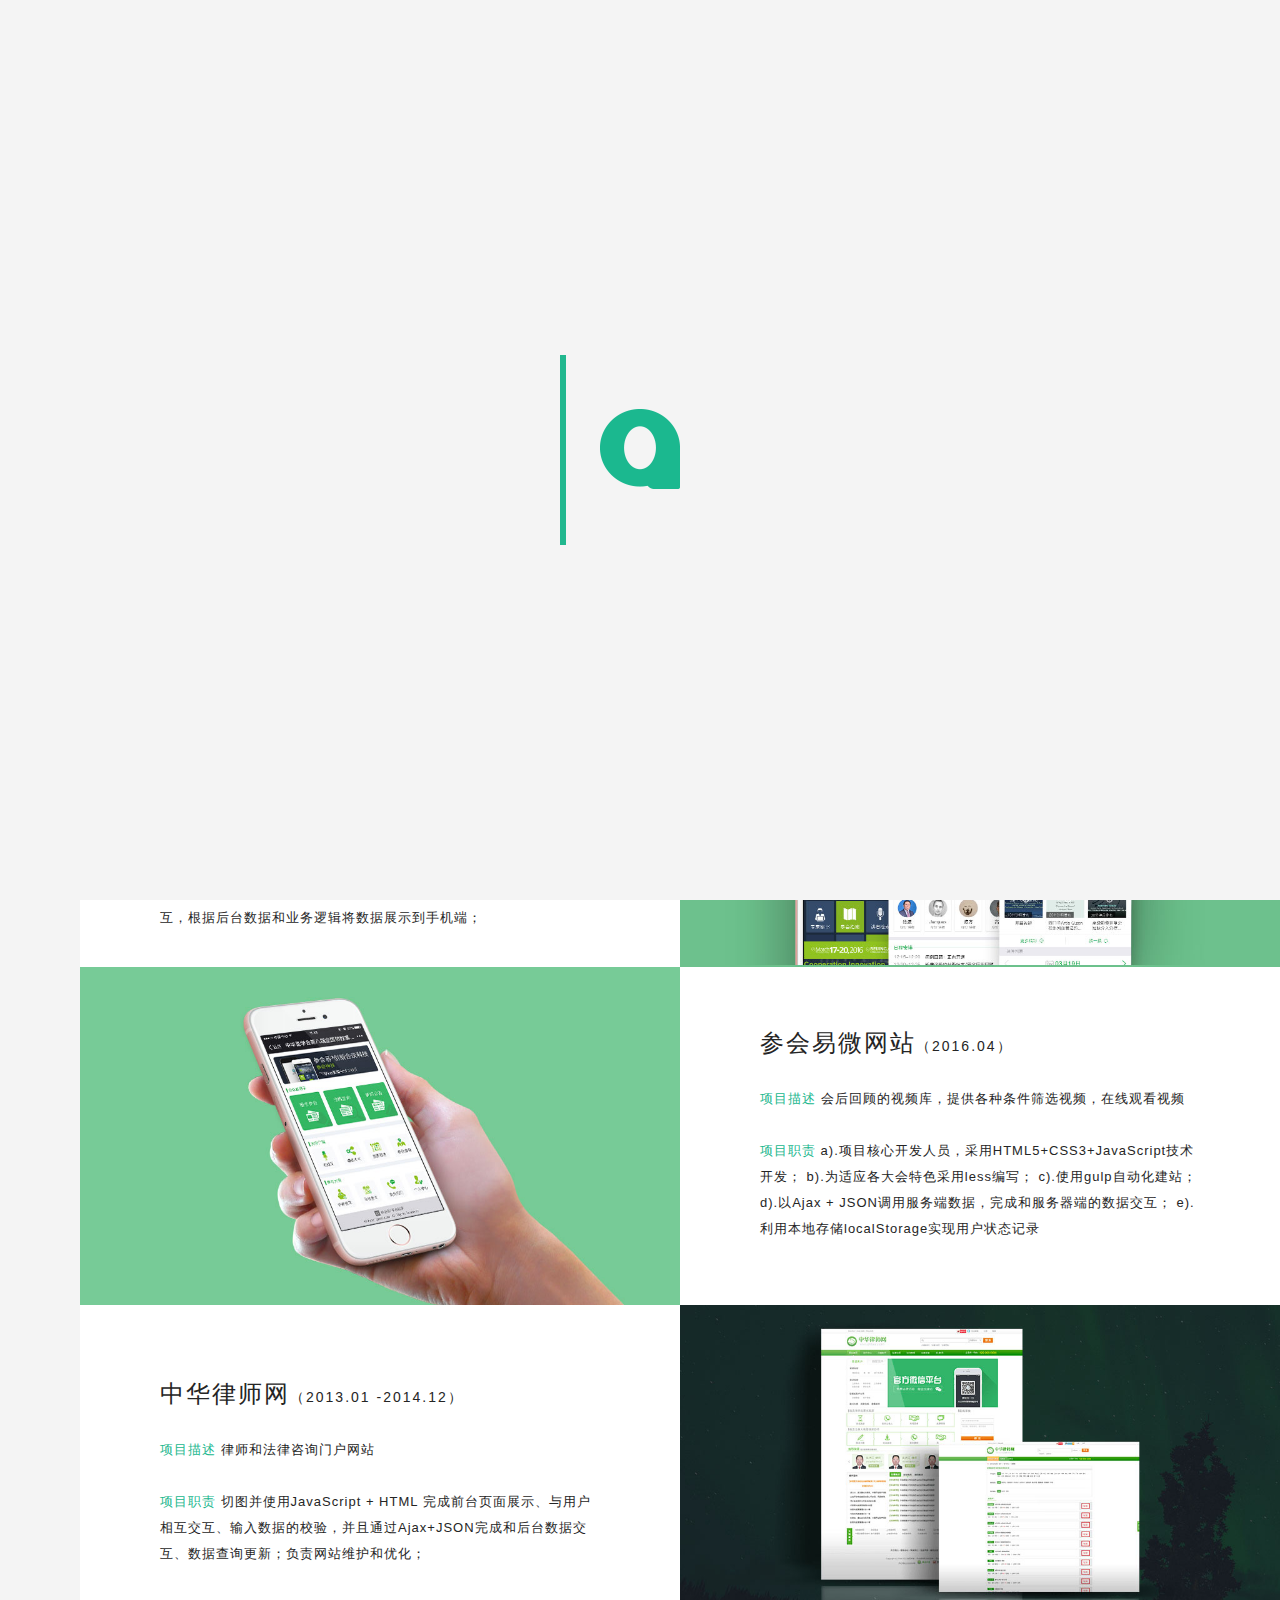
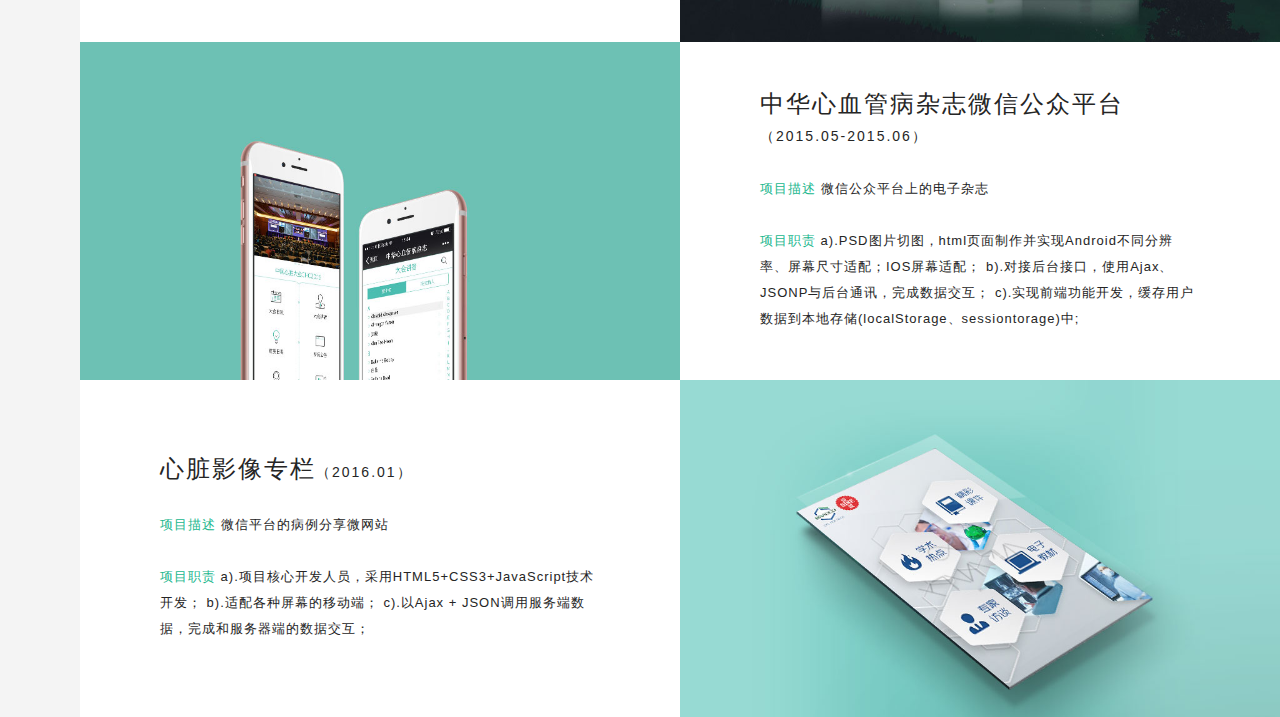
==== commit 0aa4e0ab: "init" ====
--- a/experience.html
+++ b/experience.html
@@ -1 +1 @@
-<!DOCTYPE html><html><head><meta charset="UTF-8"><title>仇学宁的个人网站</title><link rel="icon" href="img/favicon.ico"><script src="js/jquery-2.1.1.min.js" type="text/javascript"></script><script src="js/experience.min.js" type="text/javascript"></script><link href="css/common.min.css" rel="stylesheet"><link href="css/reset.min.css" rel="stylesheet"><link href="css/experience.min.css" rel="stylesheet"></head><body><div class="m-loader" id="m-loader"><div class="loader_img-outer"><p class="loader_img loader_img--first"><img src="img/logo_g.png" width="80" height="80" alt=""></p><p class="loader_img loader_img--last" style=""><img src="img/logo_w.png" width="80" height="80" alt=""></p></div></div><div class="g-wrap"><div class="site-content"><section id="04" class="sec"><div class="sec_inner"><div class="js-lazy sec_head" style="transition-timing-function: cubic-bezier(0.41, 0, 0.18, 1); -webkit-transition-timing-function: cubic-bezier(0.41, 0, 0.18, 1); transition-property: opacity, transform; -webkit-transition-property: opacity, transform; opacity: 1; transform: translateY(0px) scale(1)"><p class="sec_ttl">2015~2016年</p><h2 class="sec_subttl">从实习到工作的部分项目经验</h2></div><div class="sec_body"><div class="featrue"><div id="kv01" class="credo_row"><div class="js-lazy credo_img" data-delay="0.00" style="transition-timing-function: cubic-bezier(0.41, 0, 0.18, 1); -webkit-transition-timing-function: cubic-bezier(0.41, 0, 0.18, 1); transition-property: opacity, transform; -webkit-transition-property: opacity, transform; opacity: 1; transform: translateY(0px) scale(1)"><img src="img/credo01.jpg" alt=""></div><div class="js-lazy credo_caption" data-delay="0.1" style="transition-timing-function: cubic-bezier(0.41, 0, 0.18, 1); -webkit-transition-timing-function: cubic-bezier(0.41, 0, 0.18, 1); transition-property: opacity, transform; -webkit-transition-property: opacity, transform; opacity: 1; transform: translateY(0px) scale(1); transition-delay: 0.1s; -webkit-transition-delay: 0.1s"><h3 class="credo_ttl">视频网站<span>（2016.05）</span></h3><p class="credo_txt"><span>项目描述</span>&nbsp;会后回顾的视频库，提供各种条件筛选视频，在线观看视频<br><br><span>项目职责</span>&nbsp;a).项目核心开发人员，采用HTML5+CSS3+JavaScript技术开发； b).以Ajax + JSON调用服务端数据，完成和服务器端的数据交互； c).使用Video.js开发播放组件</p></div></div><div id="kv02" class="credo_row"><div class="js-lazy credo_caption" data-delay="0.00" style="transition-timing-function: cubic-bezier(0.41, 0, 0.18, 1); -webkit-transition-timing-function: cubic-bezier(0.41, 0, 0.18, 1); transition-property: opacity, transform; -webkit-transition-property: opacity, transform; opacity: 1; transform: translateY(0px) scale(1)"><h3 class="credo_ttl">CIT App<span>（2015.12~2016.03）</span></h3><p class="credo_txt"><span>项目描述</span>&nbsp;CIT App<br><br><span>项目职责</span>&nbsp; a).项目开发人员，采用WebView + HTML5 + JavaScript混合开发模式开发； b).实现页面UI使用HTML5+CSS3实现接近原生App的界面及用户体验，接口调用、部分功能实现采用ajax； c).JavaScript + Ajax，实现客户录入信息的校验、友善地用户操作提示； d).以Ajax + JSON调用服务端数据，完成和服务器端的数据交互，根据后台数据和业务逻辑将数据展示到手机端；</p></div><div class="js-lazy credo_img" data-delay="0.1" style="transition-timing-function: cubic-bezier(0.41, 0, 0.18, 1); -webkit-transition-timing-function: cubic-bezier(0.41, 0, 0.18, 1); transition-property: opacity, transform; -webkit-transition-property: opacity, transform; opacity: 1; transform: translateY(0px) scale(1); transition-delay: 0.1s; -webkit-transition-delay: 0.1s"><img src="img/kv02.jpg" alt=""></div></div><div id="kv03" class="credo_row"><div class="js-lazy credo_img" data-delay="0.00" style="transition-timing-function: cubic-bezier(0.41, 0, 0.18, 1); -webkit-transition-timing-function: cubic-bezier(0.41, 0, 0.18, 1); transition-property: opacity, transform; -webkit-transition-property: opacity, transform; opacity: 1; transform: translateY(0px) scale(1)"><img src="img/kv03.jpg" alt=""></div><div class="js-lazy credo_caption" data-delay="0.1" style="transition-timing-function: cubic-bezier(0.41, 0, 0.18, 1); -webkit-transition-timing-function: cubic-bezier(0.41, 0, 0.18, 1); transition-property: opacity, transform; -webkit-transition-property: opacity, transform; opacity: 1; transform: translateY(0px) scale(1); transition-delay: 0.1s; -webkit-transition-delay: 0.1s"><h3 class="credo_ttl">参会易微网站<span>（2016.04）</span></h3><p class="credo_txt"><span>项目描述</span>&nbsp;会后回顾的视频库，提供各种条件筛选视频，在线观看视频<br><br><span>项目职责</span>&nbsp;a).项目核心开发人员，采用HTML5+CSS3+JavaScript技术开发； b).为适应各大会特色采用less编写； c).使用gulp自动化建站； d).以Ajax + JSON调用服务端数据，完成和服务器端的数据交互； e).利用本地存储localStorage实现用户状态记录</p></div></div><div id="kv04" class="credo_row"><div class="js-lazy credo_caption" data-delay="0.00" style="transition-timing-function: cubic-bezier(0.41, 0, 0.18, 1); -webkit-transition-timing-function: cubic-bezier(0.41, 0, 0.18, 1); transition-property: opacity, transform; -webkit-transition-property: opacity, transform; opacity: 1; transform: translateY(0px) scale(1)"><h3 class="credo_ttl">中华律师网<span>（2013.01 -2014.12）</span></h3><p class="credo_txt"><span>项目描述</span>&nbsp;律师和法律咨询门户网站<br><br><span>项目职责</span>&nbsp;切图并使用JavaScript + HTML 完成前台页面展示、与用户相互交互、输入数据的校验，并且通过Ajax+JSON完成和后台数据交互、数据查询更新；负责网站维护和优化；</p></div><div class="js-lazy credo_img" data-delay="0.1" style="transition-timing-function: cubic-bezier(0.41, 0, 0.18, 1); -webkit-transition-timing-function: cubic-bezier(0.41, 0, 0.18, 1); transition-property: opacity, transform; -webkit-transition-property: opacity, transform; opacity: 1; transform: translateY(0px) scale(1); transition-delay: 0.1s; -webkit-transition-delay: 0.1s"><img src="img/credo04.jpg" alt=""></div></div><div id="kv05" class="credo_row"><div class="js-lazy credo_img" data-delay="0.00" style="transition-timing-function: cubic-bezier(0.41, 0, 0.18, 1); -webkit-transition-timing-function: cubic-bezier(0.41, 0, 0.18, 1); transition-property: opacity, transform; -webkit-transition-property: opacity, transform; opacity: 1; transform: translateY(0px) scale(1)"><img src="img/kv05.jpg" alt=""></div><div class="js-lazy credo_caption" data-delay="0.1" style="transition-timing-function: cubic-bezier(0.41, 0, 0.18, 1); -webkit-transition-timing-function: cubic-bezier(0.41, 0, 0.18, 1); transition-property: opacity, transform; -webkit-transition-property: opacity, transform; opacity: 1; transform: translateY(0px) scale(1); transition-delay: 0.1s; -webkit-transition-delay: 0.1s"><h3 class="credo_ttl">中华心血管病杂志微信公众平台<span>（2015.05-2015.06）</span></h3><p class="credo_txt"><span>项目描述</span>&nbsp;微信公众平台上的电子杂志<br><br><span>项目职责</span>&nbsp;a).PSD图片切图，html页面制作并实现Android不同分辨率、屏幕尺寸适配；IOS屏幕适配； b).对接后台接口，使用Ajax、JSONP与后台通讯，完成数据交互； c).实现前端功能开发，缓存用户数据到本地存储(localStorage、sessiontorage)中;</p></div></div><div id="kv06" class="credo_row"><div class="js-lazy credo_caption" data-delay="0.00" style="transition-timing-function: cubic-bezier(0.41, 0, 0.18, 1); -webkit-transition-timing-function: cubic-bezier(0.41, 0, 0.18, 1); transition-property: opacity, transform; -webkit-transition-property: opacity, transform; opacity: 1; transform: translateY(0px) scale(1)"><h3 class="credo_ttl">心脏影像专栏<span>（2016.01）</span></h3><p class="credo_txt"><span>项目描述</span>&nbsp;微信平台的病例分享微网站<br><br><span>项目职责</span>&nbsp;a).项目核心开发人员，采用HTML5+CSS3+JavaScript技术开发； b).适配各种屏幕的移动端； c).以Ajax + JSON调用服务端数据，完成和服务器端的数据交互；</p></div><div class="js-lazy credo_img" data-delay="0.1" style="transition-timing-function: cubic-bezier(0.41, 0, 0.18, 1); -webkit-transition-timing-function: cubic-bezier(0.41, 0, 0.18, 1); transition-property: opacity, transform; -webkit-transition-property: opacity, transform; opacity: 1; transform: translateY(0px) scale(1); transition-delay: 0.1s; -webkit-transition-delay: 0.1s"><img src="img/kv06.jpg" alt=""></div></div></div></div></div></section></div><header class="site-header" style=""><a href="index.html" class="h_logo"><span class="h_logo_img"></span></a><div class="h_nav-outer"><nav class="h_nav"><a href="#" class="h_link" style="transition-delay: 0ms; -webkit-transition-delay: 0ms">个人简介</a> <a href="experience.html" class="h_link" style="transition-delay: 22ms; -webkit-transition-delay: 22ms">工作经历</a> <a href="#" class="js-h-link h_link" data-target=".nav--01" style="transition-delay: 44ms; -webkit-transition-delay: 44ms">专业技能</a></nav></div></header></div><aside class="g-contact show" style=""><a href="#contact" class="js-side-contact side_btn side_btn-contact" data-open=".contact"><div class="i_contact"><p>联系我</p><p>contact</p></div></a><div class="contact_info-outer"><div class="contact_info contact_info-inner"><p class="contact_info-title">01/<span>工作地点</span></p><p class="contact_info-msg">仅限杭州市区</p></div><div class="contact_info contact_info-inner"><p class="contact_info-title">02/<span>邮箱地址</span></p><p class="contact_info-msg">499561967@qq.com</p></div><div class="contact_info contact_info-inner"><p class="contact_info-title">03/<span>手机号</span></p><p class="contact_info-msg">18268932173</p></div></div></aside><div class="js-side-overlay side_overlay"></div></body></html>+<!DOCTYPE html><html><head><meta charset="UTF-8"><title>仇学宁的个人网站</title><link rel="icon" href="img/favicon.ico"><script src="js/jquery-2.1.1.min.js" type="text/javascript"></script><script src="js/experience.min.js" type="text/javascript"></script><link href="css/common.min.css" rel="stylesheet"><link href="css/reset.min.css" rel="stylesheet"><link href="css/experience.min.css" rel="stylesheet"></head><body><div class="m-loader" id="m-loader"><div class="loader_img-outer"><p class="loader_img loader_img--first"><img src="img/logo_g.png" width="80" height="80" alt=""></p><p class="loader_img loader_img--last" style=""><img src="img/logo_w.png" width="80" height="80" alt=""></p></div></div><div class="g-wrap"><div class="site-content"><section id="04" class="sec"><div class="sec_inner"><div class="js-lazy sec_head" style="transition-timing-function: cubic-bezier(0.41, 0, 0.18, 1); -webkit-transition-timing-function: cubic-bezier(0.41, 0, 0.18, 1); transition-property: opacity, transform; -webkit-transition-property: opacity, transform; opacity: 1; transform: translateY(0px) scale(1)"><p class="sec_ttl">2013~2016年</p><h2 class="sec_subttl">从实习到工作的部分项目经验</h2></div><div class="sec_body"><div class="featrue"><div id="kv01" class="credo_row"><div class="js-lazy credo_img" data-delay="0.00" style="transition-timing-function: cubic-bezier(0.41, 0, 0.18, 1); -webkit-transition-timing-function: cubic-bezier(0.41, 0, 0.18, 1); transition-property: opacity, transform; -webkit-transition-property: opacity, transform; opacity: 1; transform: translateY(0px) scale(1)"><img src="img/credo01.jpg" alt=""></div><div class="js-lazy credo_caption" data-delay="0.1" style="transition-timing-function: cubic-bezier(0.41, 0, 0.18, 1); -webkit-transition-timing-function: cubic-bezier(0.41, 0, 0.18, 1); transition-property: opacity, transform; -webkit-transition-property: opacity, transform; opacity: 1; transform: translateY(0px) scale(1); transition-delay: 0.1s; -webkit-transition-delay: 0.1s"><h3 class="credo_ttl">视频网站<span>（2016.05）</span></h3><p class="credo_txt"><span>项目描述</span>&nbsp;会后回顾的视频库，提供各种条件筛选视频，在线观看视频<br><br><span>项目职责</span>&nbsp;a).项目核心开发人员，采用HTML5+CSS3+JavaScript技术开发； b).以Ajax + JSON调用服务端数据，完成和服务器端的数据交互； c).使用Video.js开发播放组件</p></div></div><div id="kv02" class="credo_row"><div class="js-lazy credo_caption" data-delay="0.00" style="transition-timing-function: cubic-bezier(0.41, 0, 0.18, 1); -webkit-transition-timing-function: cubic-bezier(0.41, 0, 0.18, 1); transition-property: opacity, transform; -webkit-transition-property: opacity, transform; opacity: 1; transform: translateY(0px) scale(1)"><h3 class="credo_ttl">CIT App<span>（2015.12~2016.03）</span></h3><p class="credo_txt"><span>项目描述</span>&nbsp;CIT App<br><br><span>项目职责</span>&nbsp; a).项目开发人员，采用WebView + HTML5 + JavaScript混合开发模式开发； b).实现页面UI使用HTML5+CSS3实现接近原生App的界面及用户体验，接口调用、部分功能实现采用ajax； c).JavaScript + Ajax，实现客户录入信息的校验、友善地用户操作提示； d).以Ajax + JSON调用服务端数据，完成和服务器端的数据交互，根据后台数据和业务逻辑将数据展示到手机端；</p></div><div class="js-lazy credo_img" data-delay="0.1" style="transition-timing-function: cubic-bezier(0.41, 0, 0.18, 1); -webkit-transition-timing-function: cubic-bezier(0.41, 0, 0.18, 1); transition-property: opacity, transform; -webkit-transition-property: opacity, transform; opacity: 1; transform: translateY(0px) scale(1); transition-delay: 0.1s; -webkit-transition-delay: 0.1s"><img src="img/kv02.jpg" alt=""></div></div><div id="kv03" class="credo_row"><div class="js-lazy credo_img" data-delay="0.00" style="transition-timing-function: cubic-bezier(0.41, 0, 0.18, 1); -webkit-transition-timing-function: cubic-bezier(0.41, 0, 0.18, 1); transition-property: opacity, transform; -webkit-transition-property: opacity, transform; opacity: 1; transform: translateY(0px) scale(1)"><img src="img/kv03.jpg" alt=""></div><div class="js-lazy credo_caption" data-delay="0.1" style="transition-timing-function: cubic-bezier(0.41, 0, 0.18, 1); -webkit-transition-timing-function: cubic-bezier(0.41, 0, 0.18, 1); transition-property: opacity, transform; -webkit-transition-property: opacity, transform; opacity: 1; transform: translateY(0px) scale(1); transition-delay: 0.1s; -webkit-transition-delay: 0.1s"><h3 class="credo_ttl">参会易微网站<span>（2016.04）</span></h3><p class="credo_txt"><span>项目描述</span>&nbsp;会后回顾的视频库，提供各种条件筛选视频，在线观看视频<br><br><span>项目职责</span>&nbsp;a).项目核心开发人员，采用HTML5+CSS3+JavaScript技术开发； b).为适应各大会特色采用less编写； c).使用gulp自动化建站； d).以Ajax + JSON调用服务端数据，完成和服务器端的数据交互； e).利用本地存储localStorage实现用户状态记录</p></div></div><div id="kv04" class="credo_row"><div class="js-lazy credo_caption" data-delay="0.00" style="transition-timing-function: cubic-bezier(0.41, 0, 0.18, 1); -webkit-transition-timing-function: cubic-bezier(0.41, 0, 0.18, 1); transition-property: opacity, transform; -webkit-transition-property: opacity, transform; opacity: 1; transform: translateY(0px) scale(1)"><h3 class="credo_ttl">中华律师网<span>（2013.01 -2014.12）</span></h3><p class="credo_txt"><span>项目描述</span>&nbsp;律师和法律咨询门户网站<br><br><span>项目职责</span>&nbsp;切图并使用JavaScript + HTML 完成前台页面展示、与用户相互交互、输入数据的校验，并且通过Ajax+JSON完成和后台数据交互、数据查询更新；负责网站维护和优化；</p></div><div class="js-lazy credo_img" data-delay="0.1" style="transition-timing-function: cubic-bezier(0.41, 0, 0.18, 1); -webkit-transition-timing-function: cubic-bezier(0.41, 0, 0.18, 1); transition-property: opacity, transform; -webkit-transition-property: opacity, transform; opacity: 1; transform: translateY(0px) scale(1); transition-delay: 0.1s; -webkit-transition-delay: 0.1s"><img src="img/credo04.jpg" alt=""></div></div><div id="kv05" class="credo_row"><div class="js-lazy credo_img" data-delay="0.00" style="transition-timing-function: cubic-bezier(0.41, 0, 0.18, 1); -webkit-transition-timing-function: cubic-bezier(0.41, 0, 0.18, 1); transition-property: opacity, transform; -webkit-transition-property: opacity, transform; opacity: 1; transform: translateY(0px) scale(1)"><img src="img/kv05.jpg" alt=""></div><div class="js-lazy credo_caption" data-delay="0.1" style="transition-timing-function: cubic-bezier(0.41, 0, 0.18, 1); -webkit-transition-timing-function: cubic-bezier(0.41, 0, 0.18, 1); transition-property: opacity, transform; -webkit-transition-property: opacity, transform; opacity: 1; transform: translateY(0px) scale(1); transition-delay: 0.1s; -webkit-transition-delay: 0.1s"><h3 class="credo_ttl">中华心血管病杂志微信公众平台<span>（2015.05-2015.06）</span></h3><p class="credo_txt"><span>项目描述</span>&nbsp;微信公众平台上的电子杂志<br><br><span>项目职责</span>&nbsp;a).PSD图片切图，html页面制作并实现Android不同分辨率、屏幕尺寸适配；IOS屏幕适配； b).对接后台接口，使用Ajax、JSONP与后台通讯，完成数据交互； c).实现前端功能开发，缓存用户数据到本地存储(localStorage、sessiontorage)中;</p></div></div><div id="kv06" class="credo_row"><div class="js-lazy credo_caption" data-delay="0.00" style="transition-timing-function: cubic-bezier(0.41, 0, 0.18, 1); -webkit-transition-timing-function: cubic-bezier(0.41, 0, 0.18, 1); transition-property: opacity, transform; -webkit-transition-property: opacity, transform; opacity: 1; transform: translateY(0px) scale(1)"><h3 class="credo_ttl">心脏影像专栏<span>（2016.01）</span></h3><p class="credo_txt"><span>项目描述</span>&nbsp;微信平台的病例分享微网站<br><br><span>项目职责</span>&nbsp;a).项目核心开发人员，采用HTML5+CSS3+JavaScript技术开发； b).适配各种屏幕的移动端； c).以Ajax + JSON调用服务端数据，完成和服务器端的数据交互；</p></div><div class="js-lazy credo_img" data-delay="0.1" style="transition-timing-function: cubic-bezier(0.41, 0, 0.18, 1); -webkit-transition-timing-function: cubic-bezier(0.41, 0, 0.18, 1); transition-property: opacity, transform; -webkit-transition-property: opacity, transform; opacity: 1; transform: translateY(0px) scale(1); transition-delay: 0.1s; -webkit-transition-delay: 0.1s"><img src="img/kv06.jpg" alt=""></div></div></div></div></div></section></div><header class="site-header" style=""><a href="index.html" class="h_logo"><span class="h_logo_img"></span></a><div class="h_nav-outer"><nav class="h_nav"><a href="#" class="h_link" style="transition-delay: 0ms; -webkit-transition-delay: 0ms">个人简介</a> <a href="experience.html" class="h_link" style="transition-delay: 22ms; -webkit-transition-delay: 22ms">工作经历</a> <a href="#" class="js-h-link h_link" data-target=".nav--01" style="transition-delay: 44ms; -webkit-transition-delay: 44ms">专业技能</a></nav></div></header></div><aside class="g-contact show" style=""><a href="#contact" class="js-side-contact side_btn side_btn-contact" data-open=".contact"><div class="i_contact"><p>联系我</p><p>contact</p></div></a><div class="contact_info-outer"><div class="contact_info contact_info-inner"><p class="contact_info-title">01/<span>工作地点</span></p><p class="contact_info-msg">仅限杭州市区</p></div><div class="contact_info contact_info-inner"><p class="contact_info-title">02/<span>邮箱地址</span></p><p class="contact_info-msg">499561967@qq.com</p></div><div class="contact_info contact_info-inner"><p class="contact_info-title">03/<span>手机号</span></p><p class="contact_info-msg">18268932173</p></div></div></aside><div class="js-side-overlay side_overlay"></div></body></html>